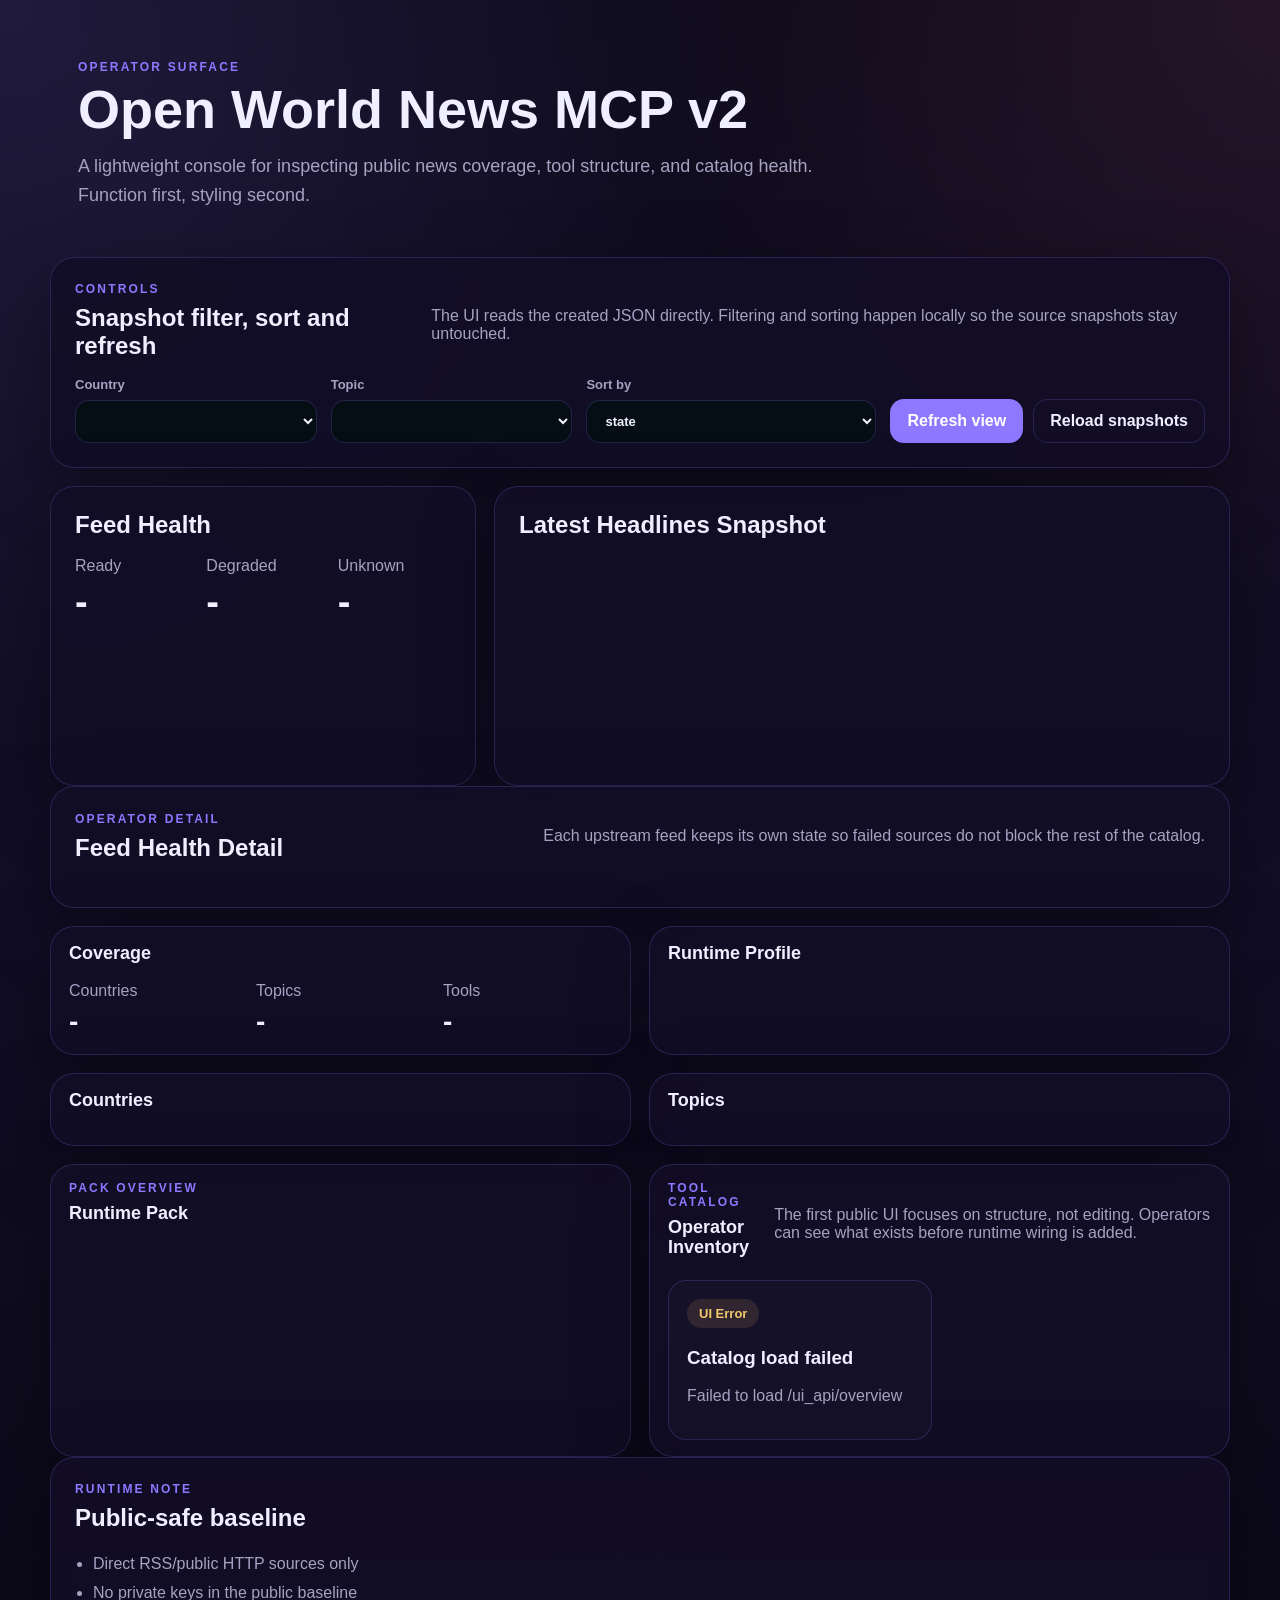
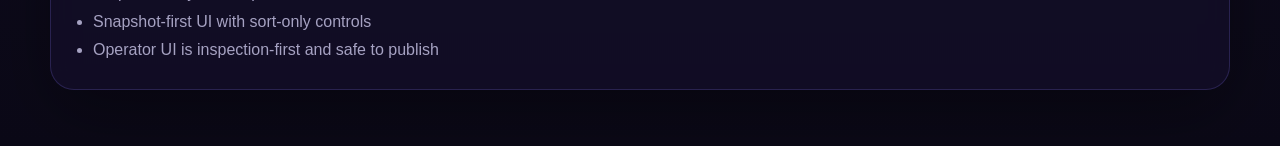
==== site/index.html @ a444a915 "Initialize Open World News MCP Public Showcase repository with Docs, Site, and Tool Stubs" ====
<!DOCTYPE html>
<html lang="en">
  <head>
    <meta charset="utf-8" />
    <meta name="viewport" content="width=device-width, initial-scale=1" />
    <title>Open World News MCP v2 Operator UI</title>
    <link rel="stylesheet" href="styles.css?v=2.0.1" />
  </head>
  <body>
    <main class="shell">
      <section class="hero">
        <p class="eyebrow">Operator Surface</p>
        <h1>Open World News MCP v2</h1>
        <p class="lede">
          A lightweight console for inspecting public news coverage, tool structure,
          and catalog health. Function first, styling second.
        </p>
      </section>

      <section class="panel panel-controls">
        <div class="section-head">
          <div>
            <p class="eyebrow">Controls</p>
            <h2>Snapshot filter, sort and refresh</h2>
          </div>
          <p class="section-copy">
            The UI reads the created JSON directly. Filtering and sorting happen
            locally so the source snapshots stay untouched.
          </p>
        </div>
        <div class="control-grid">
          <label class="control-field">
            <span>Country</span>
            <select id="country-filter"></select>
          </label>
          <label class="control-field">
            <span>Topic</span>
            <select id="topic-filter"></select>
          </label>
          <label class="control-field control-span">
            <span>Sort by</span>
            <select id="sort-mode">
              <option value="state">state</option>
              <option value="country">country</option>
              <option value="topic">topic</option>
              <option value="source">source</option>
              <option value="latest">latest update</option>
            </select>
          </label>
          <div class="control-actions">
            <button id="refresh-button" type="button">Refresh view</button>
            <button id="status-button" type="button" class="secondary">Reload snapshots</button>
          </div>
        </div>
      </section>

      <section class="grid grid-live">
        <article class="panel panel-live">
          <h2>Feed Health</h2>
          <div class="stat-row">
            <div>
              <span class="label">Ready</span>
              <strong id="feed-ready-count">-</strong>
            </div>
            <div>
              <span class="label">Degraded</span>
              <strong id="feed-degraded-count">-</strong>
            </div>
            <div>
              <span class="label">Unknown</span>
              <strong id="feed-unknown-count">-</strong>
            </div>
          </div>
          <div id="feed-status-meta" class="meta-strip"></div>
        </article>

        <article class="panel panel-live">
          <h2>Latest Headlines Snapshot</h2>
          <div id="headline-status-meta" class="meta-strip"></div>
          <div id="headline-preview" class="stack"></div>
        </article>
      </section>

      <section class="panel">
        <div class="section-head">
          <div>
            <p class="eyebrow">Operator Detail</p>
            <h2>Feed Health Detail</h2>
          </div>
          <p class="section-copy">
            Each upstream feed keeps its own state so failed sources do not block the
            rest of the catalog.
          </p>
        </div>
        <div id="feed-detail" class="feed-detail"></div>
      </section>

      <section class="grid">
        <article class="panel panel-compact">
          <h2>Coverage</h2>
          <div class="stat-row">
            <div>
              <span class="label">Countries</span>
              <strong id="country-count">-</strong>
            </div>
            <div>
              <span class="label">Topics</span>
              <strong id="topic-count">-</strong>
            </div>
            <div>
              <span class="label">Tools</span>
              <strong id="tool-count">-</strong>
            </div>
          </div>
        </article>

        <article class="panel panel-compact">
          <h2>Runtime Profile</h2>
          <div id="runtime-profile" class="stack"></div>
        </article>
      </section>

      <section class="grid">
        <article class="panel panel-compact">
          <h2>Countries</h2>
          <div id="countries" class="chip-list"></div>
        </article>

        <article class="panel panel-compact">
          <h2>Topics</h2>
          <div id="topics" class="chip-list"></div>
        </article>
      </section>

      <section class="grid">
        <article class="panel panel-compact">
          <div class="section-head">
            <div>
              <p class="eyebrow">Pack Overview</p>
              <h2>Runtime Pack</h2>
            </div>
          </div>
          <div id="pack-summary" class="stack"></div>
        </article>

        <article class="panel panel-compact">
          <div class="section-head">
            <div>
              <p class="eyebrow">Tool Catalog</p>
              <h2>Operator Inventory</h2>
            </div>
            <p class="section-copy">
              The first public UI focuses on structure, not editing. Operators can see
              what exists before runtime wiring is added.
            </p>
          </div>
          <div id="tool-cards" class="card-grid"></div>
        </article>
      </section>

      <section class="panel">
        <div class="section-head">
          <div>
            <p class="eyebrow">Runtime Note</p>
            <h2>Public-safe baseline</h2>
          </div>
        </div>
        <ul class="plain-list">
          <li>Direct RSS/public HTTP sources only</li>
          <li>No private keys in the public baseline</li>
          <li>Snapshot-first UI with sort-only controls</li>
          <li>Operator UI is inspection-first and safe to publish</li>
        </ul>
      </section>
    </main>

    <script src="app.js"></script>
  </body>
</html>
---- site/styles.css ----
:root {
  --bg: #0d0a1a;
  --bg-soft: #16122b;
  --panel: rgba(18, 14, 38, 0.9);
  --panel-strong: rgba(22, 17, 46, 0.98);
  --line: rgba(142, 120, 255, 0.2);
  --text: #f0efff;
  --muted: #a6a2c2;
  --accent: #8e78ff;
  --accent-soft: rgba(142, 120, 255, 0.15);
  --warn: #f2c76e;
  --shadow: 0 24px 70px rgba(0, 0, 0, 0.35);
}

* {
  box-sizing: border-box;
}

body {
  margin: 0;
  min-height: 100vh;
  font-family: "Segoe UI", "Helvetica Neue", Arial, sans-serif;
  color: var(--text);
  background:
    radial-gradient(circle at top left, rgba(142, 120, 255, 0.15), transparent 35%),
    radial-gradient(circle at top right, rgba(255, 112, 164, 0.1), transparent 30%),
    linear-gradient(180deg, #0d0a1a 0%, #120e26 48%, #0b0917 100%);
}

.shell {
  width: min(1180px, calc(100% - 32px));
  margin: 0 auto;
  padding: 36px 0 56px;
}

.hero {
  padding: 24px 28px 10px;
}

.eyebrow {
  margin: 0 0 8px;
  color: var(--accent);
  font-size: 12px;
  font-weight: 700;
  letter-spacing: 0.18em;
  text-transform: uppercase;
}

h1,
h2 {
  margin: 0;
}

h1 {
  font-size: clamp(34px, 5vw, 54px);
  line-height: 1.03;
}

h2 {
  font-size: 24px;
  line-height: 1.15;
}

.lede,
.section-copy,
.label,
.pack-note,
.tool-meta,
.tool-status {
  color: var(--muted);
}

.lede {
  max-width: 760px;
  margin-top: 14px;
  font-size: 18px;
  line-height: 1.65;
}

.grid {
  display: grid;
  grid-template-columns: repeat(2, minmax(0, 1fr));
  gap: 18px;
  margin-top: 18px;
}

.grid-live {
  grid-template-columns: 1.1fr 1.9fr;
}

.panel {
  padding: 24px;
  border: 1px solid var(--line);
  border-radius: 24px;
  background: var(--panel);
  box-shadow: var(--shadow);
  backdrop-filter: blur(12px);
}

.panel-controls {
  margin-top: 18px;
}

.panel-live {
  min-height: 300px;
}

.panel-compact {
  padding: 16px 18px;
}

.panel-compact h2 {
  font-size: 18px;
}

.panel-compact .stat-row strong {
  font-size: 28px;
}

.panel-compact .chip {
  padding: 8px 10px;
  font-size: 13px;
}

.panel-accent {
  background:
    linear-gradient(135deg, rgba(95, 208, 165, 0.12), transparent 46%),
    var(--panel-strong);
}

.stat-row {
  display: grid;
  grid-template-columns: repeat(3, minmax(0, 1fr));
  gap: 18px;
  margin-top: 18px;
}

.stat-row strong {
  display: block;
  margin-top: 6px;
  font-size: 38px;
}

.stack {
  display: grid;
  gap: 14px;
  margin-top: 18px;
}

.pack-card,
.tool-card {
  padding: 18px;
  border: 1px solid var(--line);
  border-radius: 18px;
  background: rgba(255, 255, 255, 0.02);
}

.headline-card {
  padding: 14px 16px;
  border-radius: 16px;
  border: 1px solid var(--line);
  background: rgba(255, 255, 255, 0.025);
}

.headline-card h3 {
  margin: 0 0 8px;
  font-size: 16px;
  line-height: 1.4;
}

.headline-title {
  margin: 0 0 8px;
  font-size: 16px;
  line-height: 1.4;
}

.headline-title a {
  color: var(--text);
  text-decoration: none;
}

.headline-title a:hover {
  color: var(--accent);
  text-decoration: underline;
}

.headline-meta {
  color: var(--muted);
  font-size: 13px;
}

.headline-summary {
  margin: 10px 0 0;
  color: var(--text);
  font-size: 14px;
  line-height: 1.6;
}

.headline-url {
  margin: 10px 0 0;
  font-size: 12px;
  line-height: 1.5;
  display: flex;
  flex-wrap: wrap;
  gap: 8px;
  align-items: baseline;
}

.headline-url a {
  color: var(--accent);
  text-decoration: none;
}

.headline-url a:hover {
  text-decoration: underline;
}

.headline-url-sep {
  color: var(--muted);
}

.headline-url-text {
  font-family: Consolas, "Courier New", monospace;
  word-break: break-all;
}

.chip-list {
  display: flex;
  flex-wrap: wrap;
  gap: 10px;
  margin-top: 18px;
}

.chip {
  padding: 10px 14px;
  border-radius: 999px;
  border: 1px solid var(--line);
  background: rgba(255, 255, 255, 0.03);
  color: var(--text);
  font-size: 14px;
}

.card-grid {
  display: grid;
  grid-template-columns: repeat(2, minmax(0, 1fr));
  gap: 16px;
  margin-top: 22px;
}

.section-head {
  display: flex;
  gap: 18px;
  justify-content: space-between;
  align-items: end;
}

.control-grid {
  display: grid;
  grid-template-columns: 1fr 1fr 1.2fr auto;
  gap: 14px;
  margin-top: 18px;
  align-items: end;
}

.control-span {
  min-width: 240px;
}

.control-field {
  display: grid;
  gap: 8px;
  color: var(--muted);
  font-size: 13px;
  font-weight: 700;
}

.control-field select,
.control-field input {
  width: 100%;
  padding: 12px 14px;
  border: 1px solid var(--line);
  border-radius: 14px;
  background: rgba(4, 14, 20, 0.88);
  color: var(--text);
  font: inherit;
}

.control-field select option {
  background: #07141d;
  color: var(--text);
}

.control-actions {
  display: flex;
  flex-wrap: wrap;
  gap: 10px;
  justify-content: flex-end;
}

.control-actions button {
  border: 1px solid transparent;
  border-radius: 14px;
  padding: 12px 16px;
  background: var(--accent);
  color: #ffffff;
  font: inherit;
  font-weight: 800;
  cursor: pointer;
}

.control-actions button.secondary {
  background: transparent;
  border-color: var(--line);
  color: var(--text);
}

.plain-list {
  margin: 18px 0 0;
  padding-left: 18px;
  color: var(--muted);
  line-height: 1.8;
}

.meta-strip {
  margin-top: 18px;
  color: var(--muted);
  font-size: 14px;
  line-height: 1.7;
}

.runtime-card {
  padding: 18px;
  border: 1px solid var(--line);
  border-radius: 18px;
  background: rgba(255, 255, 255, 0.025);
}

.runtime-grid {
  display: grid;
  gap: 10px;
  margin-top: 14px;
}

.runtime-grid span {
  color: var(--muted);
}

.feed-detail {
  margin-top: 22px;
  display: grid;
  gap: 12px;
}

.feed-row {
  padding: 16px 18px;
  border-radius: 18px;
  border: 1px solid var(--line);
  background: rgba(255, 255, 255, 0.02);
}

.feed-row-top {
  display: flex;
  gap: 16px;
  justify-content: space-between;
  align-items: start;
}

.feed-row h3 {
  margin: 0 0 6px;
  font-size: 17px;
}

.feed-subtitle,
.feed-note {
  color: var(--muted);
  font-size: 14px;
  line-height: 1.6;
}

.feed-note {
  margin-top: 10px;
}

.feed-tags {
  display: flex;
  flex-wrap: wrap;
  gap: 8px;
  margin-top: 12px;
}

.feed-tag {
  padding: 8px 10px;
  border-radius: 999px;
  border: 1px solid var(--line);
  background: rgba(255, 255, 255, 0.025);
  color: var(--muted);
  font-size: 12px;
}

.status-pill {
  display: inline-flex;
  align-items: center;
  gap: 8px;
  padding: 7px 12px;
  border-radius: 999px;
  background: var(--accent-soft);
  color: var(--accent);
  font-size: 13px;
  font-weight: 700;
}

.status-pill.planned {
  background: rgba(242, 199, 110, 0.12);
  color: var(--warn);
}

.status-pill.ready {
  background: rgba(95, 208, 165, 0.12);
  color: var(--accent);
}

.status-pill.live {
  background: rgba(95, 208, 165, 0.12);
  color: var(--accent);
}

.status-pill.degraded {
  background: rgba(242, 199, 110, 0.12);
  color: var(--warn);
}

.status-pill.failed {
  background: rgba(240, 107, 116, 0.12);
  color: #f06b74;
}

.status-pill.unknown {
  background: rgba(154, 172, 190, 0.12);
  color: var(--muted);
}

@media (max-width: 900px) {
  .grid,
  .card-grid,
  .stat-row,
  .control-grid {
    grid-template-columns: 1fr;
  }

  .grid-live {
    grid-template-columns: 1fr;
  }

  .control-actions {
    justify-content: flex-start;
  }

  .section-head {
    flex-direction: column;
    align-items: start;
  }

  .feed-row-top {
    flex-direction: column;
  }
}
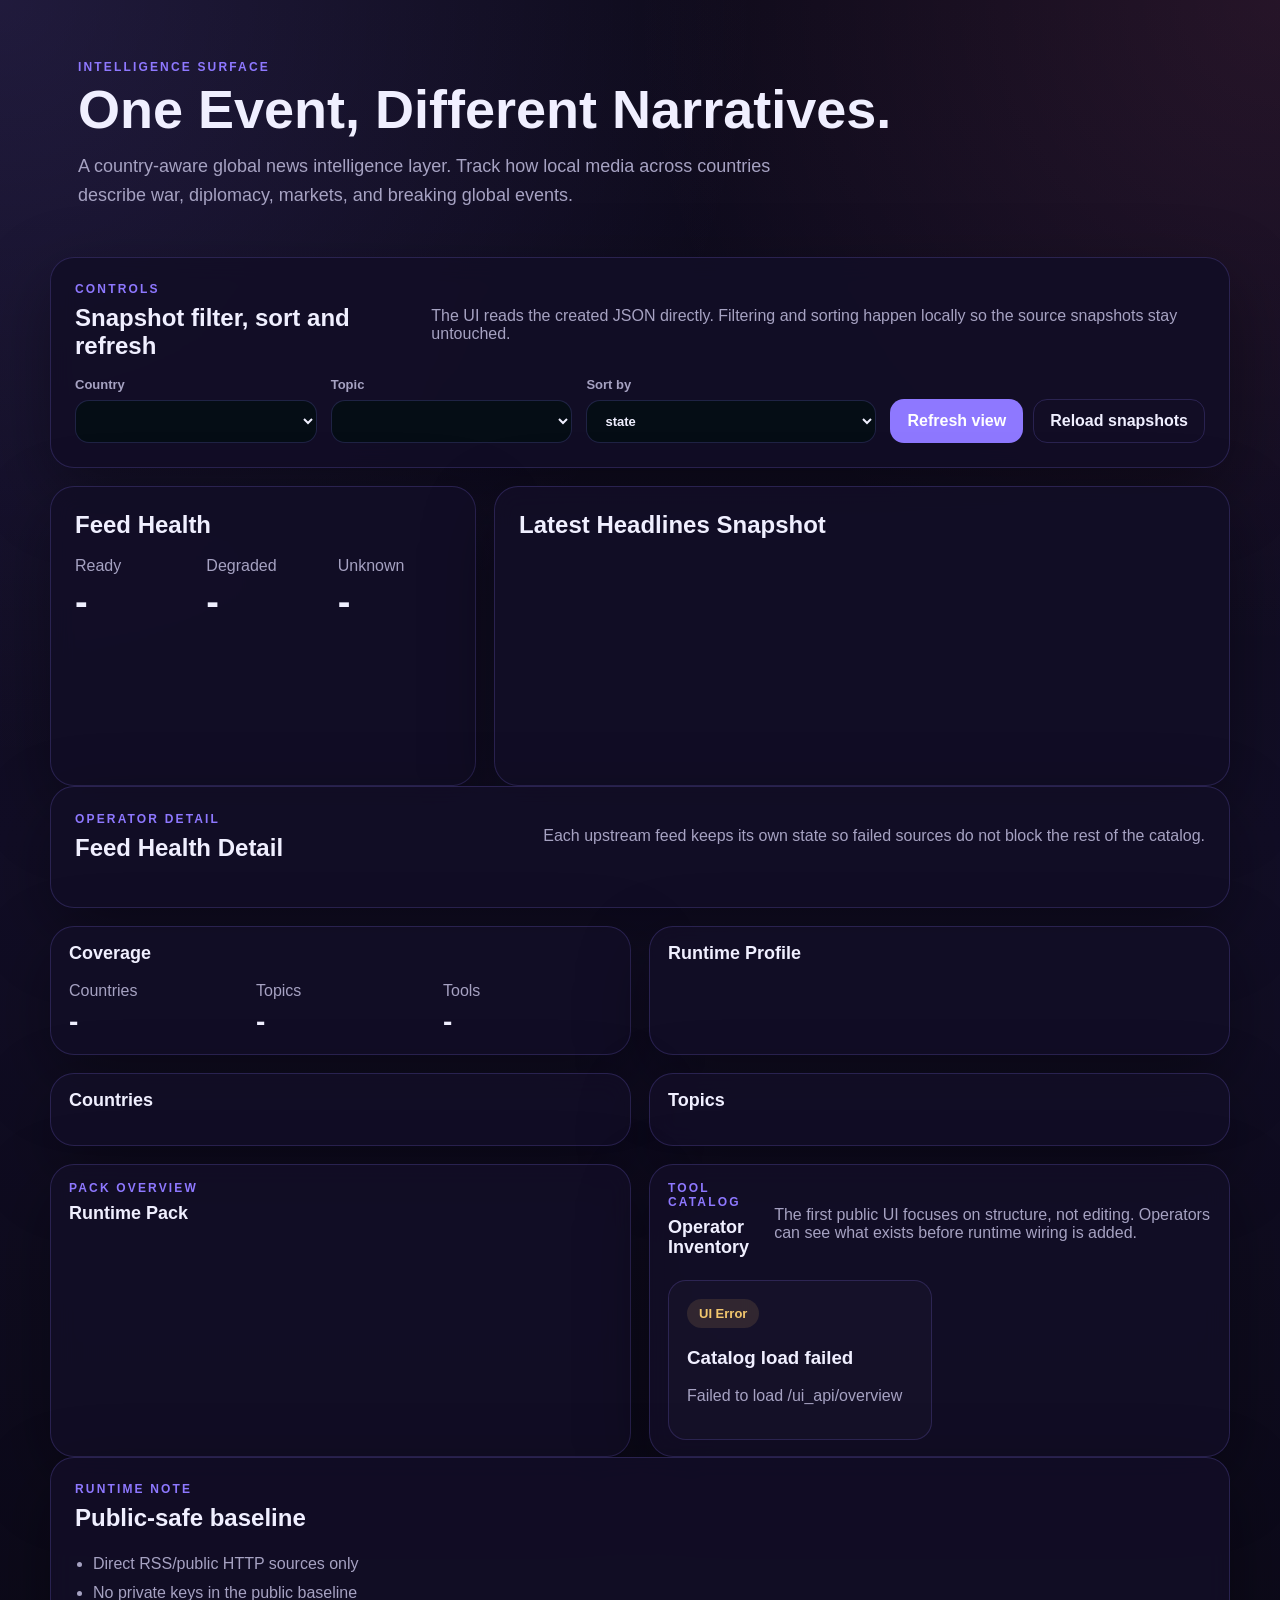
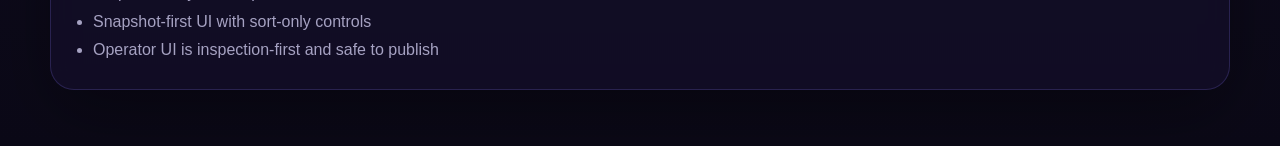
==== commit 76dac791: "Strategic Refinement: Positioned as Global Intelligence Interface for comparing national narratives" ====
--- a/site/index.html
+++ b/site/index.html
@@ -3,17 +3,17 @@
   <head>
     <meta charset="utf-8" />
     <meta name="viewport" content="width=device-width, initial-scale=1" />
-    <title>Open World News MCP v2 Operator UI</title>
+    <title>Open World News MCP: Global Intelligence Interface</title>
     <link rel="stylesheet" href="styles.css?v=2.0.1" />
   </head>
   <body>
     <main class="shell">
       <section class="hero">
-        <p class="eyebrow">Operator Surface</p>
-        <h1>Open World News MCP v2</h1>
+        <p class="eyebrow">Intelligence Surface</p>
+        <h1>One Event, Different Narratives.</h1>
         <p class="lede">
-          A lightweight console for inspecting public news coverage, tool structure,
-          and catalog health. Function first, styling second.
+          A country-aware global news intelligence layer. Track how local media across 
+          countries describe war, diplomacy, markets, and breaking global events.
         </p>
       </section>
 
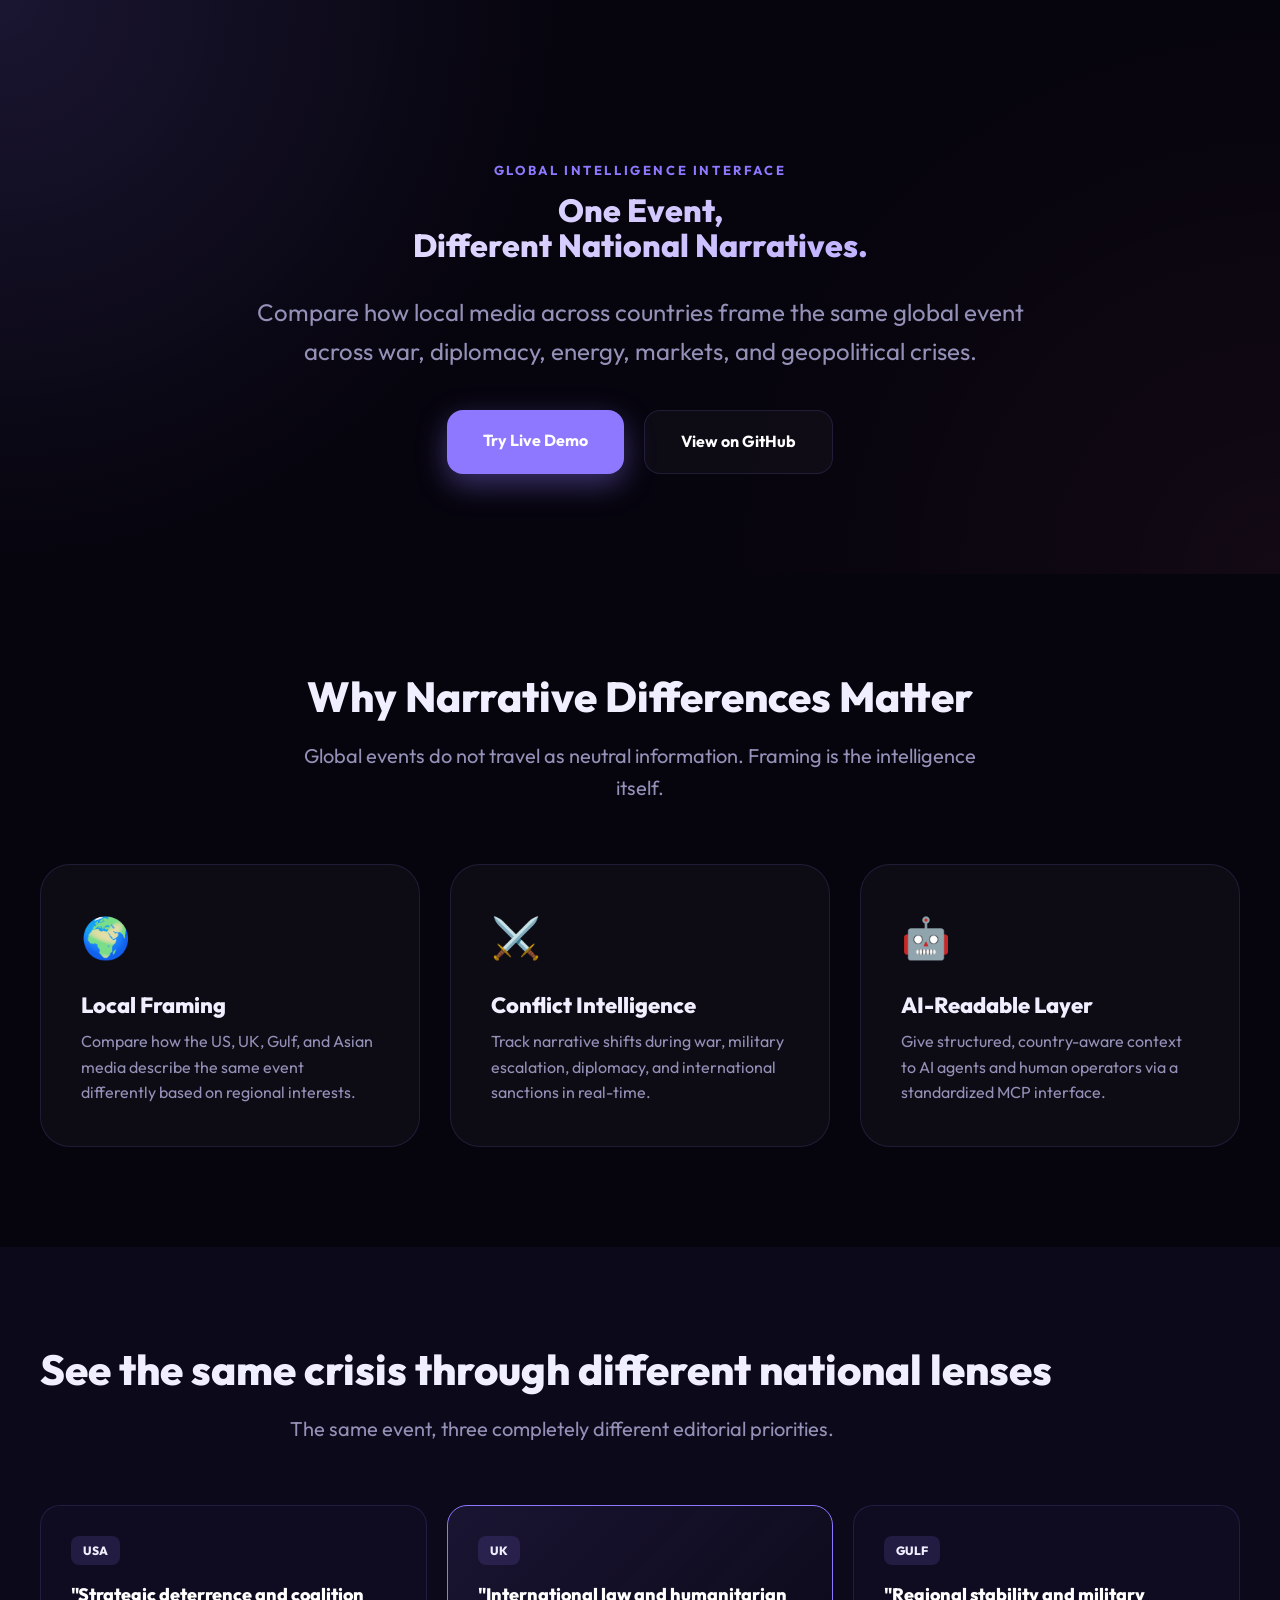
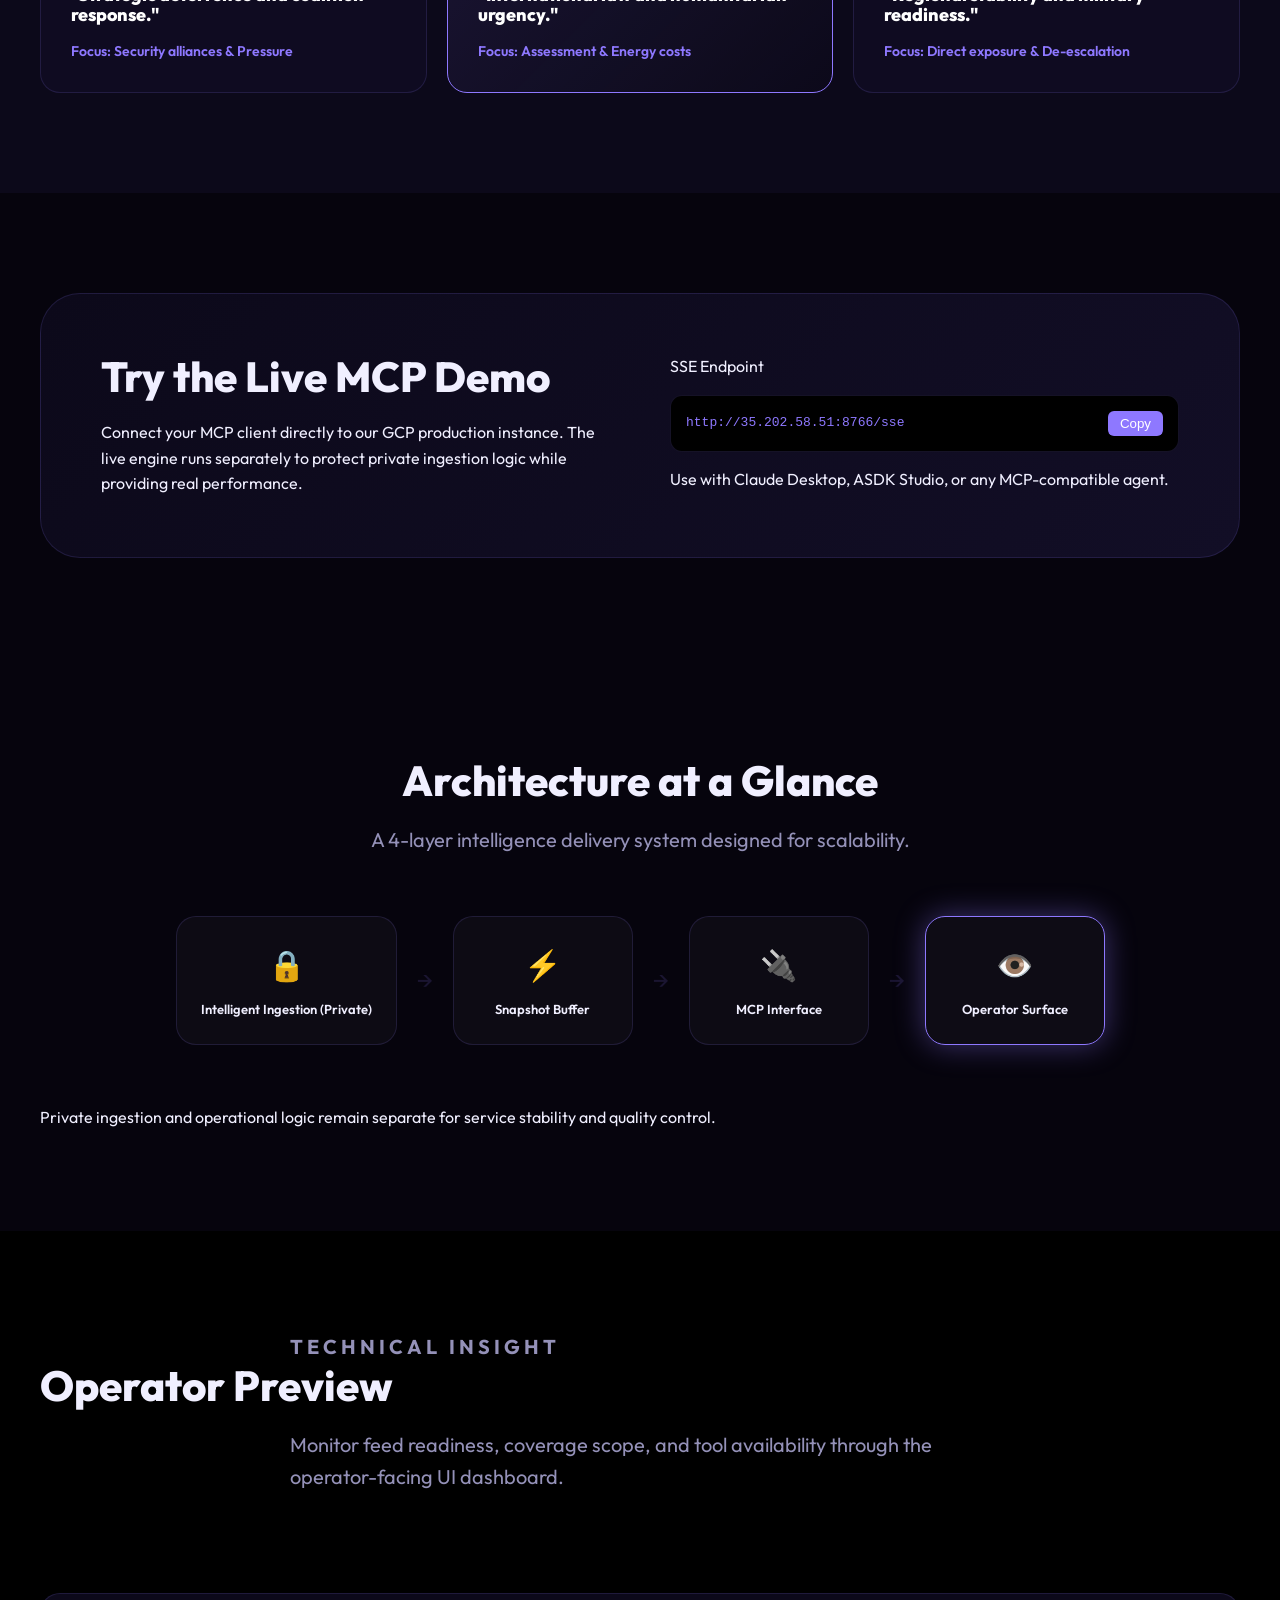
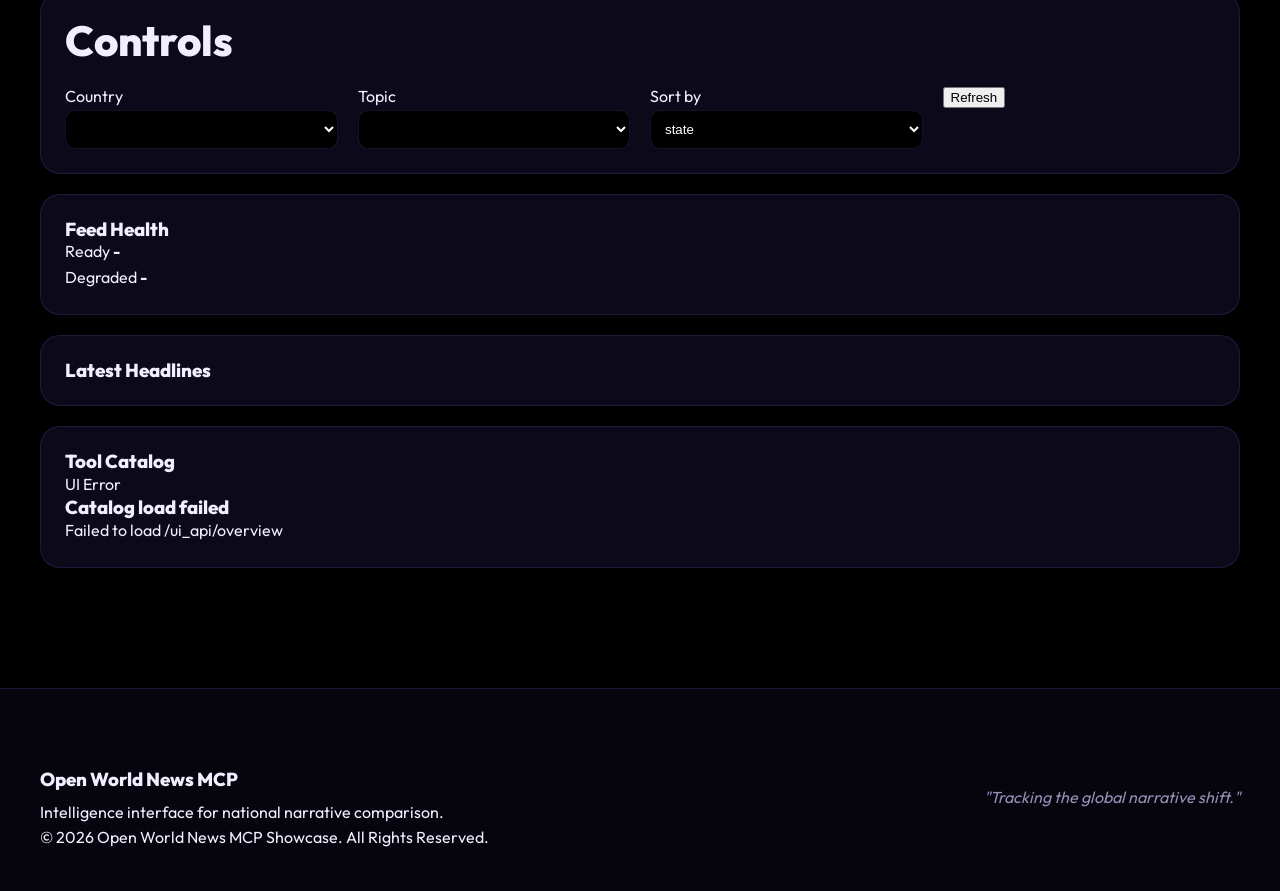
==== commit d2405e49: "Strategic Overhaul: Transformed site into a premium marketing landing page highlighting Intelligence" ====
--- a/site/index.html
+++ b/site/index.html
@@ -3,176 +3,217 @@
   <head>
     <meta charset="utf-8" />
     <meta name="viewport" content="width=device-width, initial-scale=1" />
-    <title>Open World News MCP: Global Intelligence Interface</title>
-    <link rel="stylesheet" href="styles.css?v=2.0.1" />
+    <title>Open World News MCP | Global Intelligence Interface</title>
+    <link rel="stylesheet" href="styles.css?v=2.2.0" />
+    <link rel="preconnect" href="https://fonts.googleapis.com">
+    <link rel="preconnect" href="https://fonts.gstatic.com" crossorigin>
+    <link href="https://fonts.googleapis.com/css2?family=Outfit:wght@300;400;600;800&display=swap" rel="stylesheet">
   </head>
   <body>
-    <main class="shell">
-      <section class="hero">
-        <p class="eyebrow">Intelligence Surface</p>
-        <h1>One Event, Different Narratives.</h1>
-        <p class="lede">
-          A country-aware global news intelligence layer. Track how local media across 
-          countries describe war, diplomacy, markets, and breaking global events.
+    <!-- Landing Page: Hero Section -->
+    <header class="hero-landing">
+      <div class="container">
+        <p class="eyebrow highlight">Global Intelligence Interface</p>
+        <h1 class="gradient-text">One Event,<br>Different National Narratives.</h1>
+        <p class="lede-marketing">
+          Compare how local media across countries frame the same global event across 
+          war, diplomacy, energy, markets, and geopolitical crises.
         </p>
-      </section>
-
-      <section class="panel panel-controls">
-        <div class="section-head">
-          <div>
-            <p class="eyebrow">Controls</p>
-            <h2>Snapshot filter, sort and refresh</h2>
-          </div>
-          <p class="section-copy">
-            The UI reads the created JSON directly. Filtering and sorting happen
-            locally so the source snapshots stay untouched.
-          </p>
-        </div>
-        <div class="control-grid">
-          <label class="control-field">
-            <span>Country</span>
-            <select id="country-filter"></select>
-          </label>
-          <label class="control-field">
-            <span>Topic</span>
-            <select id="topic-filter"></select>
-          </label>
-          <label class="control-field control-span">
-            <span>Sort by</span>
-            <select id="sort-mode">
-              <option value="state">state</option>
-              <option value="country">country</option>
-              <option value="topic">topic</option>
-              <option value="source">source</option>
-              <option value="latest">latest update</option>
-            </select>
-          </label>
-          <div class="control-actions">
-            <button id="refresh-button" type="button">Refresh view</button>
-            <button id="status-button" type="button" class="secondary">Reload snapshots</button>
-          </div>
-        </div>
-      </section>
-
-      <section class="grid grid-live">
-        <article class="panel panel-live">
-          <h2>Feed Health</h2>
-          <div class="stat-row">
-            <div>
-              <span class="label">Ready</span>
-              <strong id="feed-ready-count">-</strong>
+        <div class="cta-group">
+          <a href="#demo" class="btn btn-primary">Try Live Demo</a>
+          <a href="https://github.com/lim-asdk/open-world-news-mcp" target="_blank" class="btn btn-secondary">View on GitHub</a>
+        </div>
+      </div>
+    </header>
+
+    <!-- Value Proposition -->
+    <section class="section section-why">
+      <div class="container">
+        <div class="section-header center">
+          <h2>Why Narrative Differences Matter</h2>
+          <p>Global events do not travel as neutral information. Framing is the intelligence itself.</p>
+        </div>
+        <div class="card-grid-marketing">
+          <article class="feature-card">
+            <div class="icon">🌍</div>
+            <h3>Local Framing</h3>
+            <p>Compare how the US, UK, Gulf, and Asian media describe the same event differently based on regional interests.</p>
+          </article>
+          <article class="feature-card">
+            <div class="icon">⚔️</div>
+            <h3>Conflict Intelligence</h3>
+            <p>Track narrative shifts during war, military escalation, diplomacy, and international sanctions in real-time.</p>
+          </article>
+          <article class="feature-card">
+            <div class="icon">🤖</div>
+            <h3>AI-Readable Layer</h3>
+            <p>Give structured, country-aware context to AI agents and human operators via a standardized MCP interface.</p>
+          </article>
+        </div>
+      </div>
+    </section>
+
+    <!-- Comparison Example -->
+    <section class="section section-compare bg-soft">
+      <div class="container">
+        <div class="section-header">
+          <h2>See the same crisis through different national lenses</h2>
+          <p>The same event, three completely different editorial priorities.</p>
+        </div>
+        <div class="comparison-grid">
+          <div class="compare-card">
+            <div class="card-tag">USA</div>
+            <h4>"Strategic deterrence and coalition response."</h4>
+            <p class="card-footer">Focus: Security alliances & Pressure</p>
+          </div>
+          <div class="compare-card highlight">
+            <div class="card-tag">UK</div>
+            <h4>"International law and humanitarian urgency."</h4>
+            <p class="card-footer">Focus: Assessment & Energy costs</p>
+          </div>
+          <div class="compare-card">
+            <div class="card-tag">GULF</div>
+            <h4>"Regional stability and military readiness."</h4>
+            <p class="card-footer">Focus: Direct exposure & De-escalation</p>
+          </div>
+        </div>
+      </div>
+    </section>
+
+    <!-- Live Demo -->
+    <section id="demo" class="section section-demo">
+      <div class="container">
+        <div class="demo-box glass">
+          <div class="demo-info">
+            <h2>Try the Live MCP Demo</h2>
+            <p>Connect your MCP client directly to our GCP production instance. The live engine runs separately to protect private ingestion logic while providing real performance.</p>
+          </div>
+          <div class="demo-endpoint">
+            <label>SSE Endpoint</label>
+            <div class="url-bar">
+              <code id="endpoint-url">http://35.202.58.51:8766/sse</code>
+              <button onclick="navigator.clipboard.writeText('http://35.202.58.51:8766/sse')" class="btn-copy">Copy</button>
             </div>
-            <div>
-              <span class="label">Degraded</span>
-              <strong id="feed-degraded-count">-</strong>
+            <p class="hint">Use with Claude Desktop, ASDK Studio, or any MCP-compatible agent.</p>
+          </div>
+        </div>
+      </div>
+    </section>
+
+    <!-- Architecture -->
+    <section class="section section-arch">
+      <div class="container">
+        <div class="section-header center">
+          <h2>Architecture at a Glance</h2>
+          <p>A 4-layer intelligence delivery system designed for scalability.</p>
+        </div>
+        <div class="arch-visual">
+          <div class="arch-step">
+            <div class="step-icon">🔒</div>
+            <div class="step-label">Intelligent Ingestion (Private)</div>
+          </div>
+          <div class="arch-arrow">→</div>
+          <div class="arch-step">
+            <div class="step-icon">⚡</div>
+            <div class="step-label">Snapshot Buffer</div>
+          </div>
+          <div class="arch-arrow">→</div>
+          <div class="arch-step">
+            <div class="step-icon">🔌</div>
+            <div class="step-label">MCP Interface</div>
+          </div>
+          <div class="arch-arrow">→</div>
+          <div class="arch-step highlight">
+            <div class="step-icon">👁️</div>
+            <div class="step-label">Operator Surface</div>
+          </div>
+        </div>
+        <p class="arch-note center">Private ingestion and operational logic remain separate for service stability and quality control.</p>
+      </div>
+    </section>
+
+    <!-- Technical Preview (Old Dashboard) -->
+    <section class="section section-preview bg-black">
+      <div class="container">
+        <div class="section-header">
+          <p class="eyebrow">Technical Insight</p>
+          <h2>Operator Preview</h2>
+          <p>Monitor feed readiness, coverage scope, and tool availability through the operator-facing UI dashboard.</p>
+        </div>
+        
+        <!-- Original Dashboard Content: nested -->
+        <main class="shell operator-ui">
+          <section class="panel panel-controls">
+            <div class="section-head">
+              <div>
+                <h2>Controls</h2>
+              </div>
             </div>
-            <div>
-              <span class="label">Unknown</span>
-              <strong id="feed-unknown-count">-</strong>
+            <div class="control-grid">
+              <label class="control-field">
+                <span>Country</span>
+                <select id="country-filter"></select>
+              </label>
+              <label class="control-field">
+                <span>Topic</span>
+                <select id="topic-filter"></select>
+              </label>
+              <label class="control-field control-span">
+                <span>Sort by</span>
+                <select id="sort-mode">
+                  <option value="state">state</option>
+                  <option value="country">country</option>
+                  <option value="topic">topic</option>
+                  <option value="source">source</option>
+                  <option value="latest">latest update</option>
+                </select>
+              </label>
+              <div class="control-actions">
+                <button id="refresh-button" type="button">Refresh</button>
+              </div>
             </div>
-          </div>
-          <div id="feed-status-meta" class="meta-strip"></div>
-        </article>
-
-        <article class="panel panel-live">
-          <h2>Latest Headlines Snapshot</h2>
-          <div id="headline-status-meta" class="meta-strip"></div>
-          <div id="headline-preview" class="stack"></div>
-        </article>
-      </section>
-
-      <section class="panel">
-        <div class="section-head">
-          <div>
-            <p class="eyebrow">Operator Detail</p>
-            <h2>Feed Health Detail</h2>
-          </div>
-          <p class="section-copy">
-            Each upstream feed keeps its own state so failed sources do not block the
-            rest of the catalog.
-          </p>
-        </div>
-        <div id="feed-detail" class="feed-detail"></div>
-      </section>
-
-      <section class="grid">
-        <article class="panel panel-compact">
-          <h2>Coverage</h2>
-          <div class="stat-row">
-            <div>
-              <span class="label">Countries</span>
-              <strong id="country-count">-</strong>
-            </div>
-            <div>
-              <span class="label">Topics</span>
-              <strong id="topic-count">-</strong>
-            </div>
-            <div>
-              <span class="label">Tools</span>
-              <strong id="tool-count">-</strong>
-            </div>
-          </div>
-        </article>
-
-        <article class="panel panel-compact">
-          <h2>Runtime Profile</h2>
-          <div id="runtime-profile" class="stack"></div>
-        </article>
-      </section>
-
-      <section class="grid">
-        <article class="panel panel-compact">
-          <h2>Countries</h2>
-          <div id="countries" class="chip-list"></div>
-        </article>
-
-        <article class="panel panel-compact">
-          <h2>Topics</h2>
-          <div id="topics" class="chip-list"></div>
-        </article>
-      </section>
-
-      <section class="grid">
-        <article class="panel panel-compact">
-          <div class="section-head">
-            <div>
-              <p class="eyebrow">Pack Overview</p>
-              <h2>Runtime Pack</h2>
-            </div>
-          </div>
-          <div id="pack-summary" class="stack"></div>
-        </article>
-
-        <article class="panel panel-compact">
-          <div class="section-head">
-            <div>
-              <p class="eyebrow">Tool Catalog</p>
-              <h2>Operator Inventory</h2>
-            </div>
-            <p class="section-copy">
-              The first public UI focuses on structure, not editing. Operators can see
-              what exists before runtime wiring is added.
-            </p>
-          </div>
-          <div id="tool-cards" class="card-grid"></div>
-        </article>
-      </section>
-
-      <section class="panel">
-        <div class="section-head">
-          <div>
-            <p class="eyebrow">Runtime Note</p>
-            <h2>Public-safe baseline</h2>
-          </div>
-        </div>
-        <ul class="plain-list">
-          <li>Direct RSS/public HTTP sources only</li>
-          <li>No private keys in the public baseline</li>
-          <li>Snapshot-first UI with sort-only controls</li>
-          <li>Operator UI is inspection-first and safe to publish</li>
-        </ul>
-      </section>
-    </main>
+          </section>
+
+          <section class="grid grid-live">
+            <article class="panel panel-live">
+              <h3>Feed Health</h3>
+              <div class="stat-row-compact">
+                <div><span class="label">Ready</span> <strong id="feed-ready-count">-</strong></div>
+                <div><span class="label">Degraded</span> <strong id="feed-degraded-count">-</strong></div>
+              </div>
+              <div id="feed-status-meta" class="meta-strip"></div>
+            </article>
+
+            <article class="panel panel-live">
+              <h3>Latest Headlines</h3>
+              <div id="headline-preview" class="stack"></div>
+            </article>
+          </section>
+
+          <article class="panel panel-compact mt-20">
+            <h3>Tool Catalog</h3>
+            <div id="tool-cards" class="card-grid"></div>
+          </article>
+        </main>
+      </div>
+    </section>
+
+    <footer class="footer">
+      <div class="container">
+        <div class="footer-content">
+          <div class="footer-brand">
+            <h3>Open World News MCP</h3>
+            <p>Intelligence interface for national narrative comparison.</p>
+          </div>
+          <div class="footer-quote">
+            <p>"Tracking the global narrative shift."</p>
+          </div>
+        </div>
+        <div class="footer-bottom">
+          <p>&copy; 2026 Open World News MCP Showcase. All Rights Reserved.</p>
+        </div>
+      </div>
+    </footer>
 
     <script src="app.js"></script>
   </body>
--- a/site/styles.css
+++ b/site/styles.css
@@ -1,466 +1,281 @@
+@import url('https://fonts.googleapis.com/css2?family=Outfit:wght@300;400;600;800&display=swap');
+
 :root {
-  --bg: #0d0a1a;
-  --bg-soft: #16122b;
-  --panel: rgba(18, 14, 38, 0.9);
-  --panel-strong: rgba(22, 17, 46, 0.98);
-  --line: rgba(142, 120, 255, 0.2);
+  --bg: #06040d;
+  --bg-soft: #0c091a;
+  --accent: #8e78ff;
+  --accent-glow: rgba(142, 120, 255, 0.4);
   --text: #f0efff;
-  --muted: #a6a2c2;
-  --accent: #8e78ff;
-  --accent-soft: rgba(142, 120, 255, 0.15);
-  --warn: #f2c76e;
-  --shadow: 0 24px 70px rgba(0, 0, 0, 0.35);
+  --muted: #9491b8;
+  --line: rgba(142, 120, 255, 0.15);
+  --panel: rgba(18, 14, 38, 0.7);
+  --glass: rgba(255, 255, 255, 0.03);
+  --shadow: 0 30px 60px rgba(0, 0, 0, 0.5);
 }
 
 * {
   box-sizing: border-box;
 }
 
+html {
+  scroll-behavior: smooth;
+}
+
 body {
   margin: 0;
-  min-height: 100vh;
-  font-family: "Segoe UI", "Helvetica Neue", Arial, sans-serif;
+  font-family: 'Outfit', sans-serif;
   color: var(--text);
-  background:
-    radial-gradient(circle at top left, rgba(142, 120, 255, 0.15), transparent 35%),
-    radial-gradient(circle at top right, rgba(255, 112, 164, 0.1), transparent 30%),
-    linear-gradient(180deg, #0d0a1a 0%, #120e26 48%, #0b0917 100%);
-}
-
-.shell {
-  width: min(1180px, calc(100% - 32px));
+  background: var(--bg);
+  line-height: 1.6;
+  overflow-x: hidden;
+}
+
+.container {
+  width: min(1200px, calc(100% - 40px));
   margin: 0 auto;
-  padding: 36px 0 56px;
-}
-
-.hero {
-  padding: 24px 28px 10px;
+}
+
+.bg-soft { background: var(--bg-soft); }
+.bg-black { background: #000; }
+.mt-20 { margin-top: 20px; }
+
+/* Typography */
+h1, h2, h3, h4 { margin: 0; font-weight: 800; line-height: 1.1; }
+h2 { font-size: clamp(28px, 4vw, 42px); margin-bottom: 20px; }
+p { margin: 0; }
+
+.gradient-text {
+  background: linear-gradient(135deg, #fff 0%, #a691ff 100%);
+  -webkit-background-clip: text;
+  -webkit-text-fill-color: transparent;
 }
 
 .eyebrow {
-  margin: 0 0 8px;
+  font-size: 13px;
+  font-weight: 700;
+  letter-spacing: 0.2em;
+  text-transform: uppercase;
   color: var(--accent);
+  margin-bottom: 12px;
+}
+
+/* Sections */
+.section {
+  padding: 100px 0;
+}
+
+.section-header {
+  margin-bottom: 60px;
+}
+
+.section-header.center {
+  text-align: center;
+}
+
+.section-header p {
+  font-size: 20px;
+  color: var(--muted);
+  max-width: 700px;
+  margin: 0 auto;
+}
+
+/* Hero Landing */
+.hero-landing {
+  padding: 160px 0 100px;
+  background: 
+    radial-gradient(circle at top left, rgba(142, 120, 255, 0.15), transparent 40%),
+    radial-gradient(circle at bottom right, rgba(255, 112, 164, 0.05), transparent 40%);
+  text-align: center;
+}
+
+.lede-marketing {
+  font-size: clamp(18px, 2vw, 24px);
+  color: var(--muted);
+  max-width: 840px;
+  margin: 30px auto 40px;
+}
+
+.cta-group {
+  display: flex;
+  gap: 20px;
+  justify-content: center;
+}
+
+/* Buttons */
+.btn {
+  padding: 18px 36px;
+  border-radius: 16px;
+  font-weight: 700;
+  text-decoration: none;
+  font-size: 16px;
+  transition: all 0.3s ease;
+  cursor: pointer;
+  display: inline-block;
+}
+
+.btn-primary {
+  background: var(--accent);
+  color: #fff;
+  box-shadow: 0 10px 30px var(--accent-glow);
+}
+
+.btn-primary:hover {
+  transform: translateY(-3px);
+  box-shadow: 0 15px 40px var(--accent-glow);
+}
+
+.btn-secondary {
+  border: 1px solid var(--line);
+  color: #fff;
+  background: var(--glass);
+}
+
+.btn-secondary:hover {
+  background: var(--line);
+}
+
+/* Feature Cards */
+.card-grid-marketing {
+  display: grid;
+  grid-template-columns: repeat(3, 1fr);
+  gap: 30px;
+}
+
+.feature-card {
+  padding: 40px;
+  border-radius: 30px;
+  border: 1px solid var(--line);
+  background: var(--glass) ;
+  transition: transform 0.3s ease;
+}
+
+.feature-card:hover { transform: translateY(-10px); }
+
+.feature-card .icon { font-size: 40px; margin-bottom: 24px; }
+.feature-card h3 { font-size: 22px; margin-bottom: 12px; }
+.feature-card p { color: var(--muted); }
+
+/* Comparison Cards */
+.comparison-grid {
+  display: grid;
+  grid-template-columns: repeat(3, 1fr);
+  gap: 20px;
+}
+
+.compare-card {
+  padding: 30px;
+  border-radius: 20px;
+  border: 1px solid var(--line);
+  background: var(--panel);
+}
+
+.compare-card.highlight {
+  border-color: var(--accent);
+  background: linear-gradient(135deg, rgba(142, 120, 255, 0.1), transparent);
+}
+
+.card-tag {
+  display: inline-block;
+  padding: 5px 12px;
+  border-radius: 8px;
+  background: var(--line);
   font-size: 12px;
-  font-weight: 700;
-  letter-spacing: 0.18em;
-  text-transform: uppercase;
-}
-
-h1,
-h2 {
-  margin: 0;
-}
-
-h1 {
-  font-size: clamp(34px, 5vw, 54px);
-  line-height: 1.03;
-}
-
-h2 {
-  font-size: 24px;
-  line-height: 1.15;
-}
-
-.lede,
-.section-copy,
-.label,
-.pack-note,
-.tool-meta,
-.tool-status {
-  color: var(--muted);
-}
-
-.lede {
-  max-width: 760px;
-  margin-top: 14px;
-  font-size: 18px;
-  line-height: 1.65;
-}
-
-.grid {
-  display: grid;
-  grid-template-columns: repeat(2, minmax(0, 1fr));
-  gap: 18px;
-  margin-top: 18px;
-}
-
-.grid-live {
-  grid-template-columns: 1.1fr 1.9fr;
+  font-weight: 800;
+  margin-bottom: 20px;
+}
+
+.compare-card h4 { font-size: 18px; margin-bottom: 15px; color: #fff; }
+.card-footer { font-size: 14px; color: var(--accent); font-weight: 600; }
+
+/* Demo Box */
+.demo-box {
+  display: grid;
+  grid-template-columns: 1fr 1fr;
+  gap: 60px;
+  padding: 60px;
+  border-radius: 40px;
+  border: 1px solid var(--line);
+  background: linear-gradient(135deg, var(--bg-soft), #120e26);
+}
+
+.url-bar {
+  display: flex;
+  background: #000;
+  padding: 15px;
+  border-radius: 12px;
+  border: 1px solid var(--line);
+  align-items: center;
+  margin: 15px 0;
+}
+
+.url-bar code { flex: 1; color: var(--accent); font-family: monospace; }
+.btn-copy { background: var(--accent); border: none; color: #fff; padding: 5px 12px; border-radius: 6px; cursor: pointer; }
+
+/* Architecture */
+.arch-visual {
+  display: flex;
+  align-items: center;
+  justify-content: center;
+  gap: 20px;
+  margin: 60px 0;
+}
+
+.arch-step {
+  padding: 24px;
+  border-radius: 20px;
+  background: var(--glass);
+  border: 1px solid var(--line);
+  text-align: center;
+  min-width: 180px;
+}
+
+.arch-step.highlight { border-color: var(--accent); box-shadow: 0 0 30px var(--accent-glow); }
+.step-icon { font-size: 30px; margin-bottom: 10px; }
+.step-label { font-size: 13px; font-weight: 600; }
+.arch-arrow { font-size: 24px; color: var(--line); }
+
+/* Operator UI (Reset for nesting) */
+.operator-ui {
+  padding-top: 40px;
 }
 
 .panel {
   padding: 24px;
   border: 1px solid var(--line);
-  border-radius: 24px;
+  border-radius: 20px;
   background: var(--panel);
-  box-shadow: var(--shadow);
-  backdrop-filter: blur(12px);
-}
-
-.panel-controls {
-  margin-top: 18px;
-}
-
-.panel-live {
-  min-height: 300px;
-}
-
-.panel-compact {
-  padding: 16px 18px;
-}
-
-.panel-compact h2 {
-  font-size: 18px;
-}
-
-.panel-compact .stat-row strong {
-  font-size: 28px;
-}
-
-.panel-compact .chip {
-  padding: 8px 10px;
-  font-size: 13px;
-}
-
-.panel-accent {
-  background:
-    linear-gradient(135deg, rgba(95, 208, 165, 0.12), transparent 46%),
-    var(--panel-strong);
-}
-
-.stat-row {
-  display: grid;
-  grid-template-columns: repeat(3, minmax(0, 1fr));
-  gap: 18px;
-  margin-top: 18px;
-}
-
-.stat-row strong {
-  display: block;
-  margin-top: 6px;
-  font-size: 38px;
-}
-
-.stack {
-  display: grid;
-  gap: 14px;
-  margin-top: 18px;
-}
-
-.pack-card,
-.tool-card {
-  padding: 18px;
-  border: 1px solid var(--line);
-  border-radius: 18px;
-  background: rgba(255, 255, 255, 0.02);
-}
-
-.headline-card {
-  padding: 14px 16px;
-  border-radius: 16px;
-  border: 1px solid var(--line);
-  background: rgba(255, 255, 255, 0.025);
-}
-
-.headline-card h3 {
-  margin: 0 0 8px;
-  font-size: 16px;
-  line-height: 1.4;
-}
-
-.headline-title {
-  margin: 0 0 8px;
-  font-size: 16px;
-  line-height: 1.4;
-}
-
-.headline-title a {
-  color: var(--text);
-  text-decoration: none;
-}
-
-.headline-title a:hover {
-  color: var(--accent);
-  text-decoration: underline;
-}
-
-.headline-meta {
-  color: var(--muted);
-  font-size: 13px;
-}
-
-.headline-summary {
-  margin: 10px 0 0;
-  color: var(--text);
-  font-size: 14px;
-  line-height: 1.6;
-}
-
-.headline-url {
-  margin: 10px 0 0;
-  font-size: 12px;
-  line-height: 1.5;
-  display: flex;
-  flex-wrap: wrap;
-  gap: 8px;
-  align-items: baseline;
-}
-
-.headline-url a {
-  color: var(--accent);
-  text-decoration: none;
-}
-
-.headline-url a:hover {
-  text-decoration: underline;
-}
-
-.headline-url-sep {
-  color: var(--muted);
-}
-
-.headline-url-text {
-  font-family: Consolas, "Courier New", monospace;
-  word-break: break-all;
-}
-
-.chip-list {
-  display: flex;
-  flex-wrap: wrap;
-  gap: 10px;
-  margin-top: 18px;
-}
-
-.chip {
-  padding: 10px 14px;
-  border-radius: 999px;
-  border: 1px solid var(--line);
-  background: rgba(255, 255, 255, 0.03);
-  color: var(--text);
-  font-size: 14px;
-}
-
-.card-grid {
-  display: grid;
-  grid-template-columns: repeat(2, minmax(0, 1fr));
-  gap: 16px;
-  margin-top: 22px;
-}
-
-.section-head {
-  display: flex;
-  gap: 18px;
+  margin-bottom: 20px;
+}
+
+.control-grid {
+  display: grid;
+  grid-template-columns: repeat(auto-fit, minmax(200px, 1fr));
+  gap: 20px;
+  margin-top: 20px;
+}
+
+.control-field select {
+  width: 100%; padding: 10px; border-radius: 10px; border: 1px solid var(--line); background: #000; color: #fff;
+}
+
+/* Footer */
+.footer {
+  padding: 80px 0 40px;
+  border-top: 1px solid var(--line);
+}
+
+.footer-content {
+  display: flex;
   justify-content: space-between;
-  align-items: end;
-}
-
-.control-grid {
-  display: grid;
-  grid-template-columns: 1fr 1fr 1.2fr auto;
-  gap: 14px;
-  margin-top: 18px;
-  align-items: end;
-}
-
-.control-span {
-  min-width: 240px;
-}
-
-.control-field {
-  display: grid;
-  gap: 8px;
-  color: var(--muted);
-  font-size: 13px;
-  font-weight: 700;
-}
-
-.control-field select,
-.control-field input {
-  width: 100%;
-  padding: 12px 14px;
-  border: 1px solid var(--line);
-  border-radius: 14px;
-  background: rgba(4, 14, 20, 0.88);
-  color: var(--text);
-  font: inherit;
-}
-
-.control-field select option {
-  background: #07141d;
-  color: var(--text);
-}
-
-.control-actions {
-  display: flex;
-  flex-wrap: wrap;
-  gap: 10px;
-  justify-content: flex-end;
-}
-
-.control-actions button {
-  border: 1px solid transparent;
-  border-radius: 14px;
-  padding: 12px 16px;
-  background: var(--accent);
-  color: #ffffff;
-  font: inherit;
-  font-weight: 800;
-  cursor: pointer;
-}
-
-.control-actions button.secondary {
-  background: transparent;
-  border-color: var(--line);
-  color: var(--text);
-}
-
-.plain-list {
-  margin: 18px 0 0;
-  padding-left: 18px;
-  color: var(--muted);
-  line-height: 1.8;
-}
-
-.meta-strip {
-  margin-top: 18px;
-  color: var(--muted);
-  font-size: 14px;
-  line-height: 1.7;
-}
-
-.runtime-card {
-  padding: 18px;
-  border: 1px solid var(--line);
-  border-radius: 18px;
-  background: rgba(255, 255, 255, 0.025);
-}
-
-.runtime-grid {
-  display: grid;
-  gap: 10px;
-  margin-top: 14px;
-}
-
-.runtime-grid span {
-  color: var(--muted);
-}
-
-.feed-detail {
-  margin-top: 22px;
-  display: grid;
-  gap: 12px;
-}
-
-.feed-row {
-  padding: 16px 18px;
-  border-radius: 18px;
-  border: 1px solid var(--line);
-  background: rgba(255, 255, 255, 0.02);
-}
-
-.feed-row-top {
-  display: flex;
-  gap: 16px;
-  justify-content: space-between;
-  align-items: start;
-}
-
-.feed-row h3 {
-  margin: 0 0 6px;
-  font-size: 17px;
-}
-
-.feed-subtitle,
-.feed-note {
-  color: var(--muted);
-  font-size: 14px;
-  line-height: 1.6;
-}
-
-.feed-note {
-  margin-top: 10px;
-}
-
-.feed-tags {
-  display: flex;
-  flex-wrap: wrap;
-  gap: 8px;
-  margin-top: 12px;
-}
-
-.feed-tag {
-  padding: 8px 10px;
-  border-radius: 999px;
-  border: 1px solid var(--line);
-  background: rgba(255, 255, 255, 0.025);
-  color: var(--muted);
-  font-size: 12px;
-}
-
-.status-pill {
-  display: inline-flex;
   align-items: center;
-  gap: 8px;
-  padding: 7px 12px;
-  border-radius: 999px;
-  background: var(--accent-soft);
-  color: var(--accent);
-  font-size: 13px;
-  font-weight: 700;
-}
-
-.status-pill.planned {
-  background: rgba(242, 199, 110, 0.12);
-  color: var(--warn);
-}
-
-.status-pill.ready {
-  background: rgba(95, 208, 165, 0.12);
-  color: var(--accent);
-}
-
-.status-pill.live {
-  background: rgba(95, 208, 165, 0.12);
-  color: var(--accent);
-}
-
-.status-pill.degraded {
-  background: rgba(242, 199, 110, 0.12);
-  color: var(--warn);
-}
-
-.status-pill.failed {
-  background: rgba(240, 107, 116, 0.12);
-  color: #f06b74;
-}
-
-.status-pill.unknown {
-  background: rgba(154, 172, 190, 0.12);
-  color: var(--muted);
-}
-
-@media (max-width: 900px) {
-  .grid,
-  .card-grid,
-  .stat-row,
-  .control-grid {
+}
+
+.footer-brand h3 { margin-bottom: 10px; }
+.footer-quote { color: var(--muted); font-style: italic; }
+
+@media (max-width: 1000px) {
+  .card-grid-marketing, .comparison-grid, .demo-box, .arch-visual {
     grid-template-columns: 1fr;
-  }
-
-  .grid-live {
-    grid-template-columns: 1fr;
-  }
-
-  .control-actions {
-    justify-content: flex-start;
-  }
-
-  .section-head {
-    flex-direction: column;
-    align-items: start;
-  }
-
-  .feed-row-top {
     flex-direction: column;
   }
 }
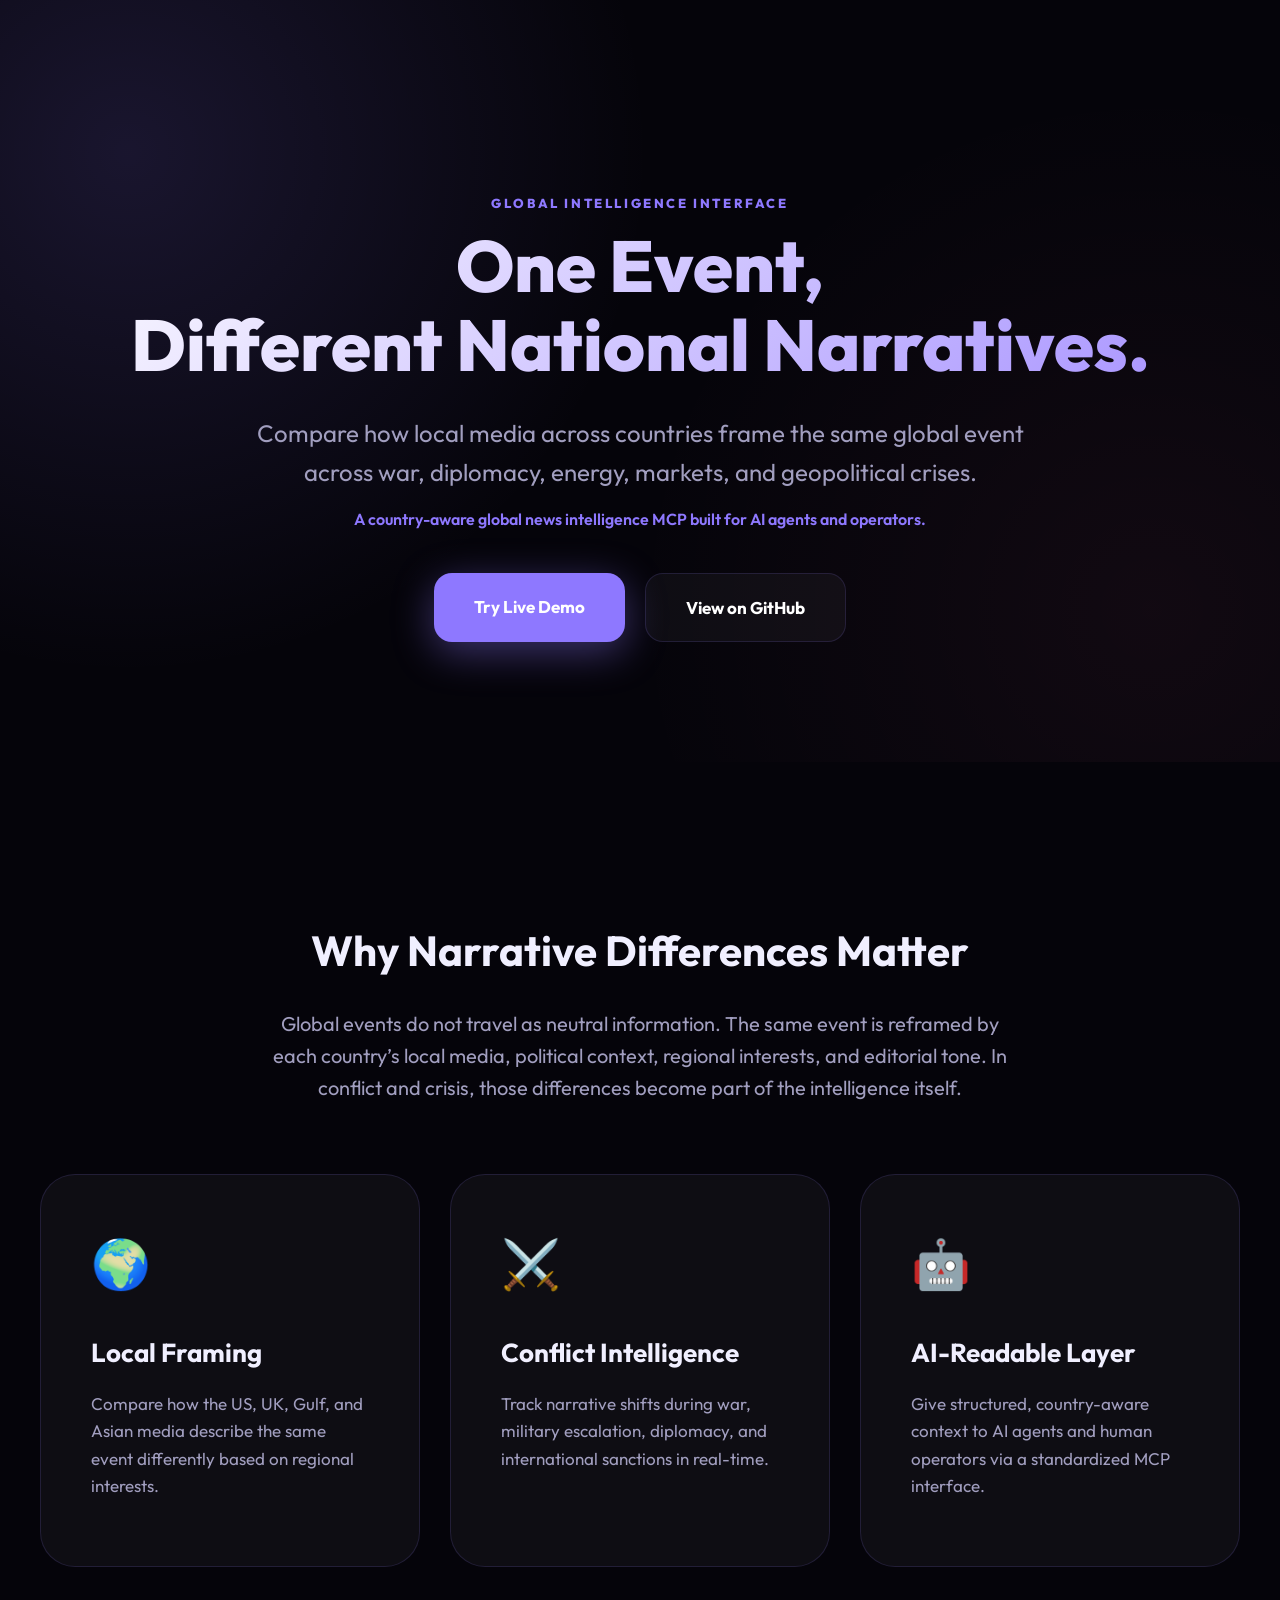
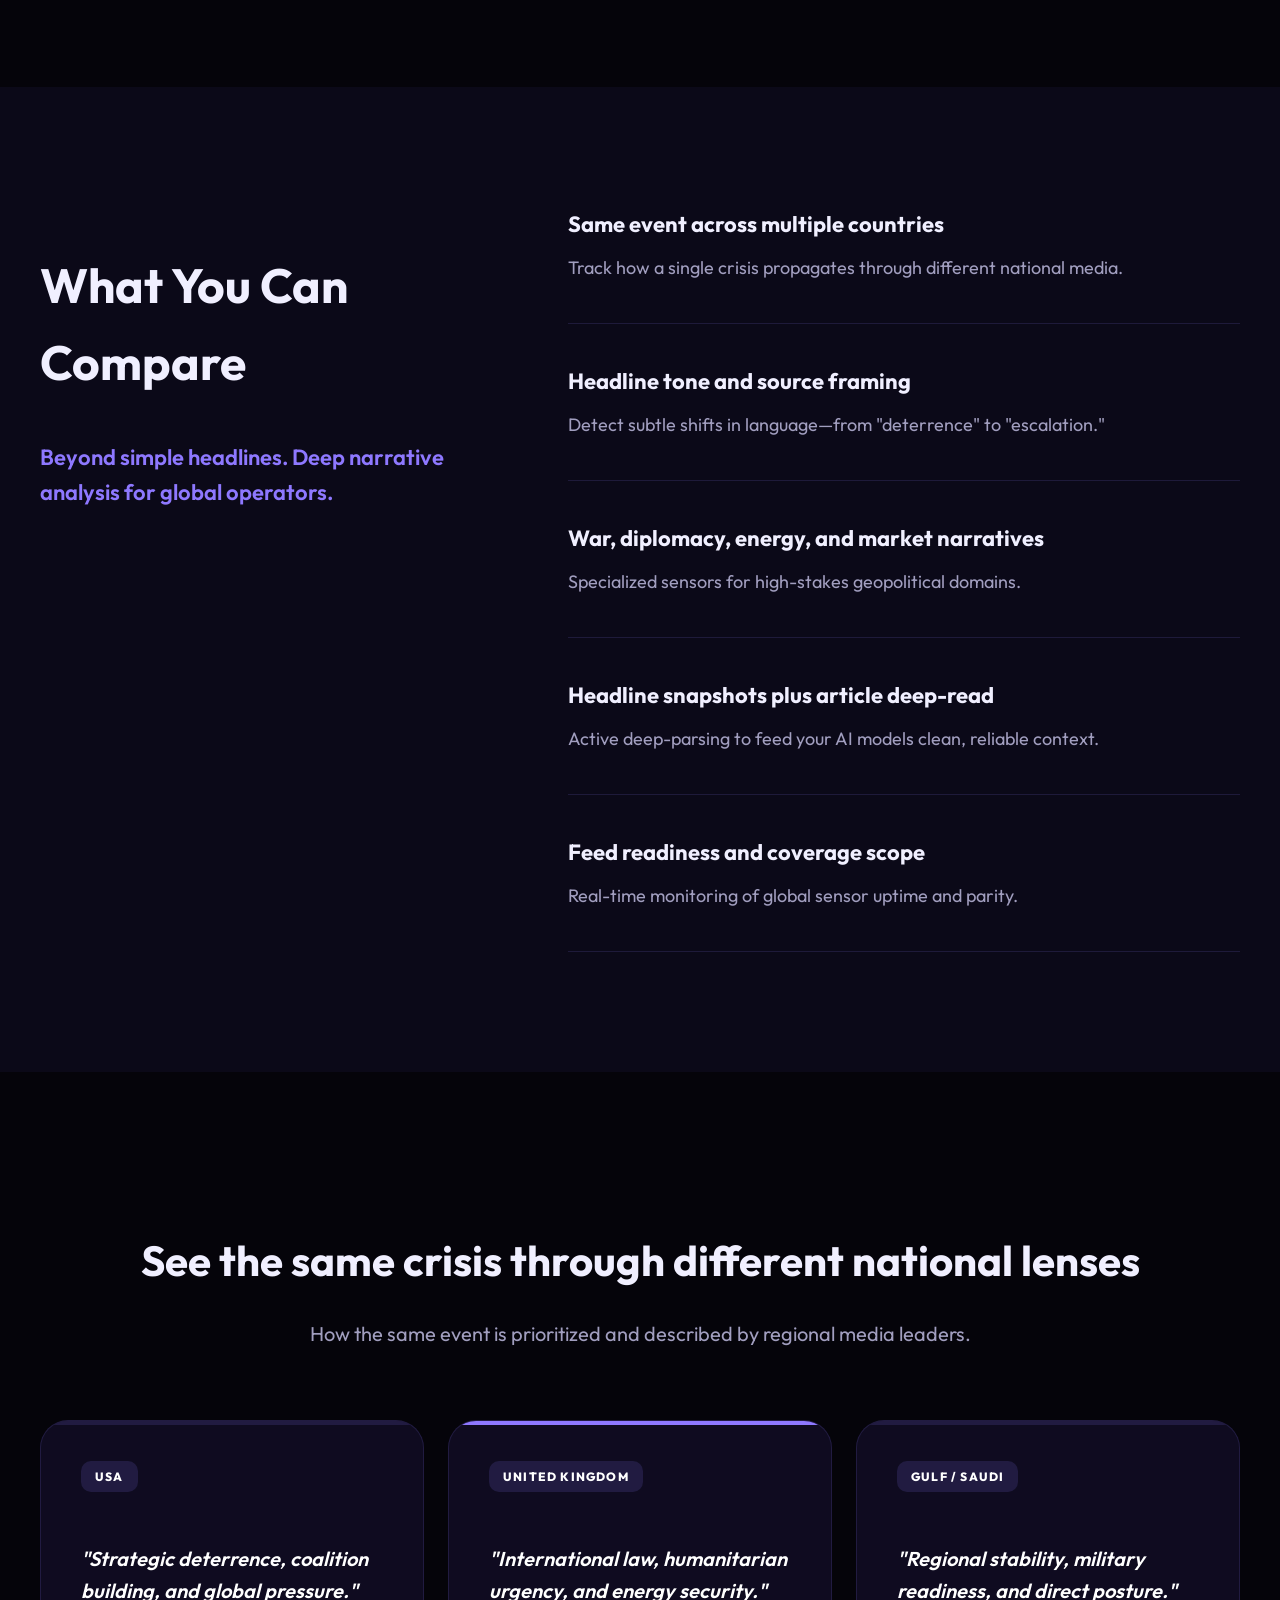
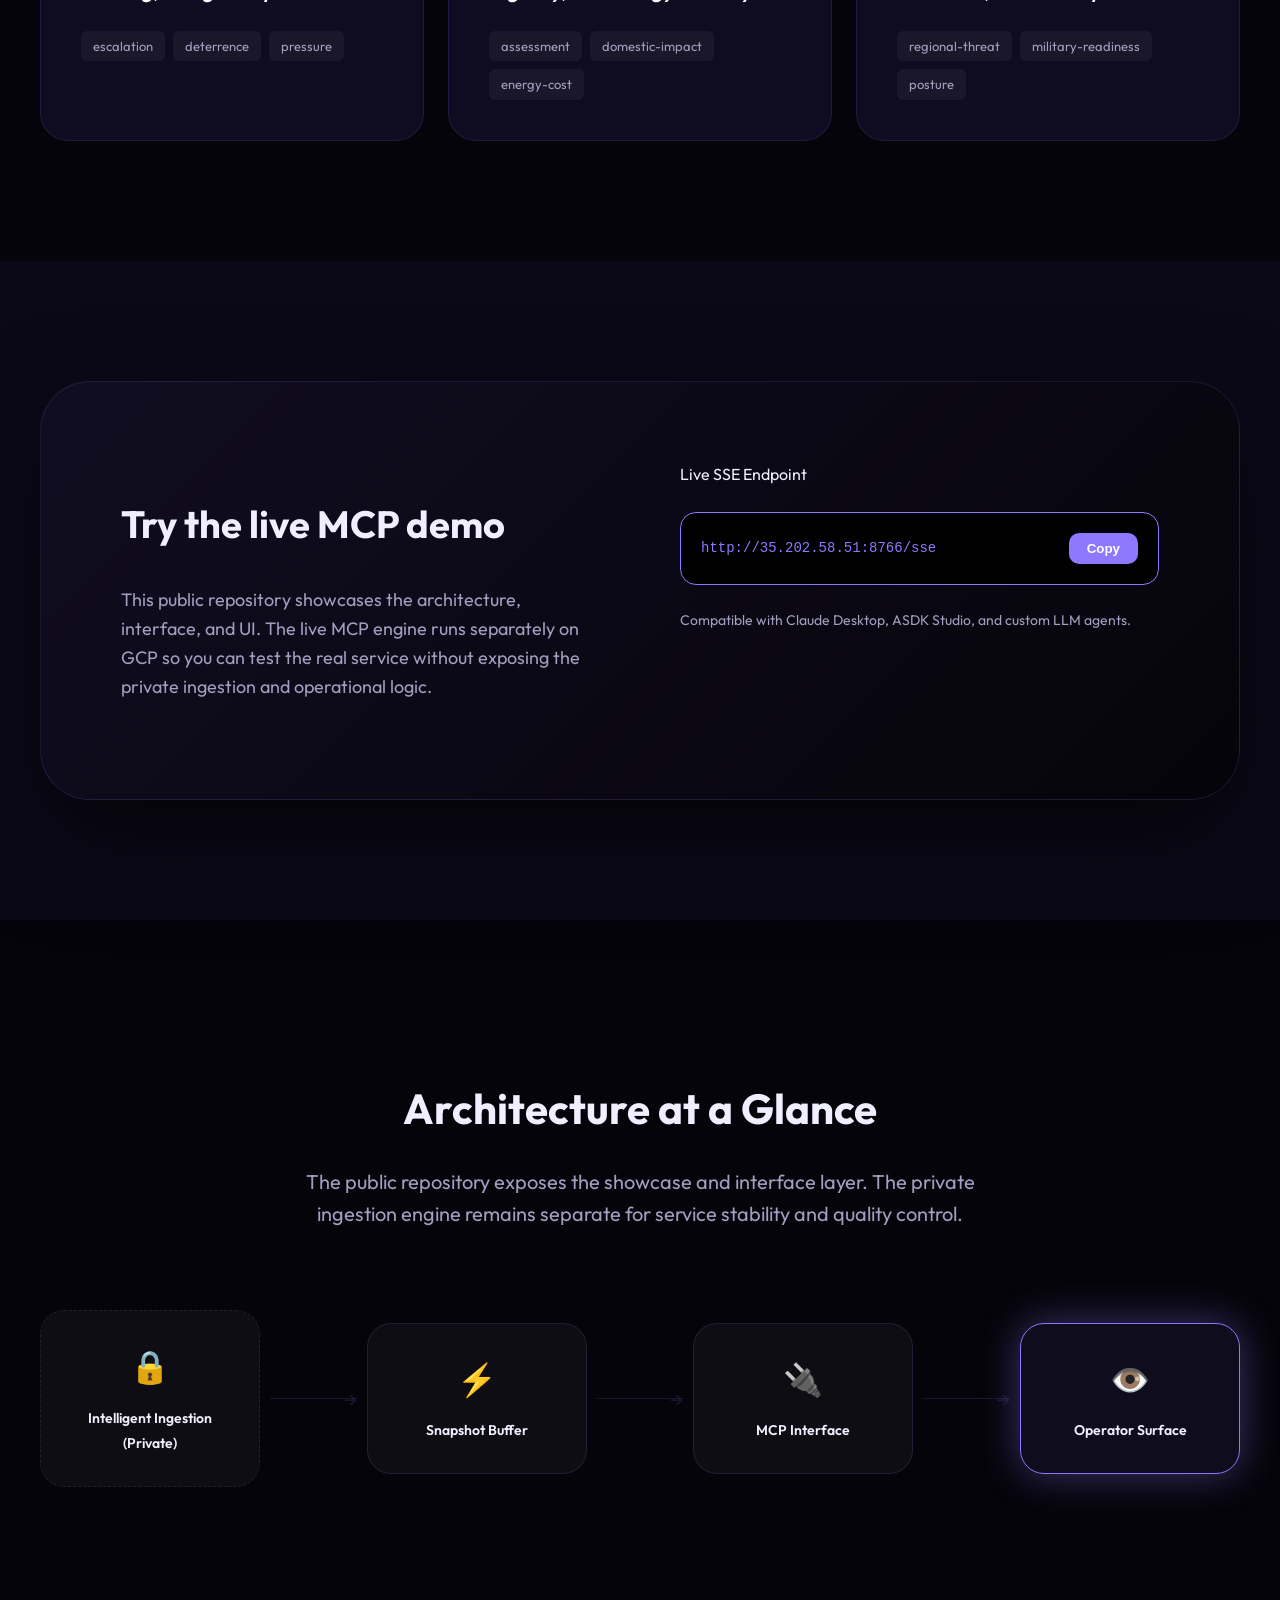
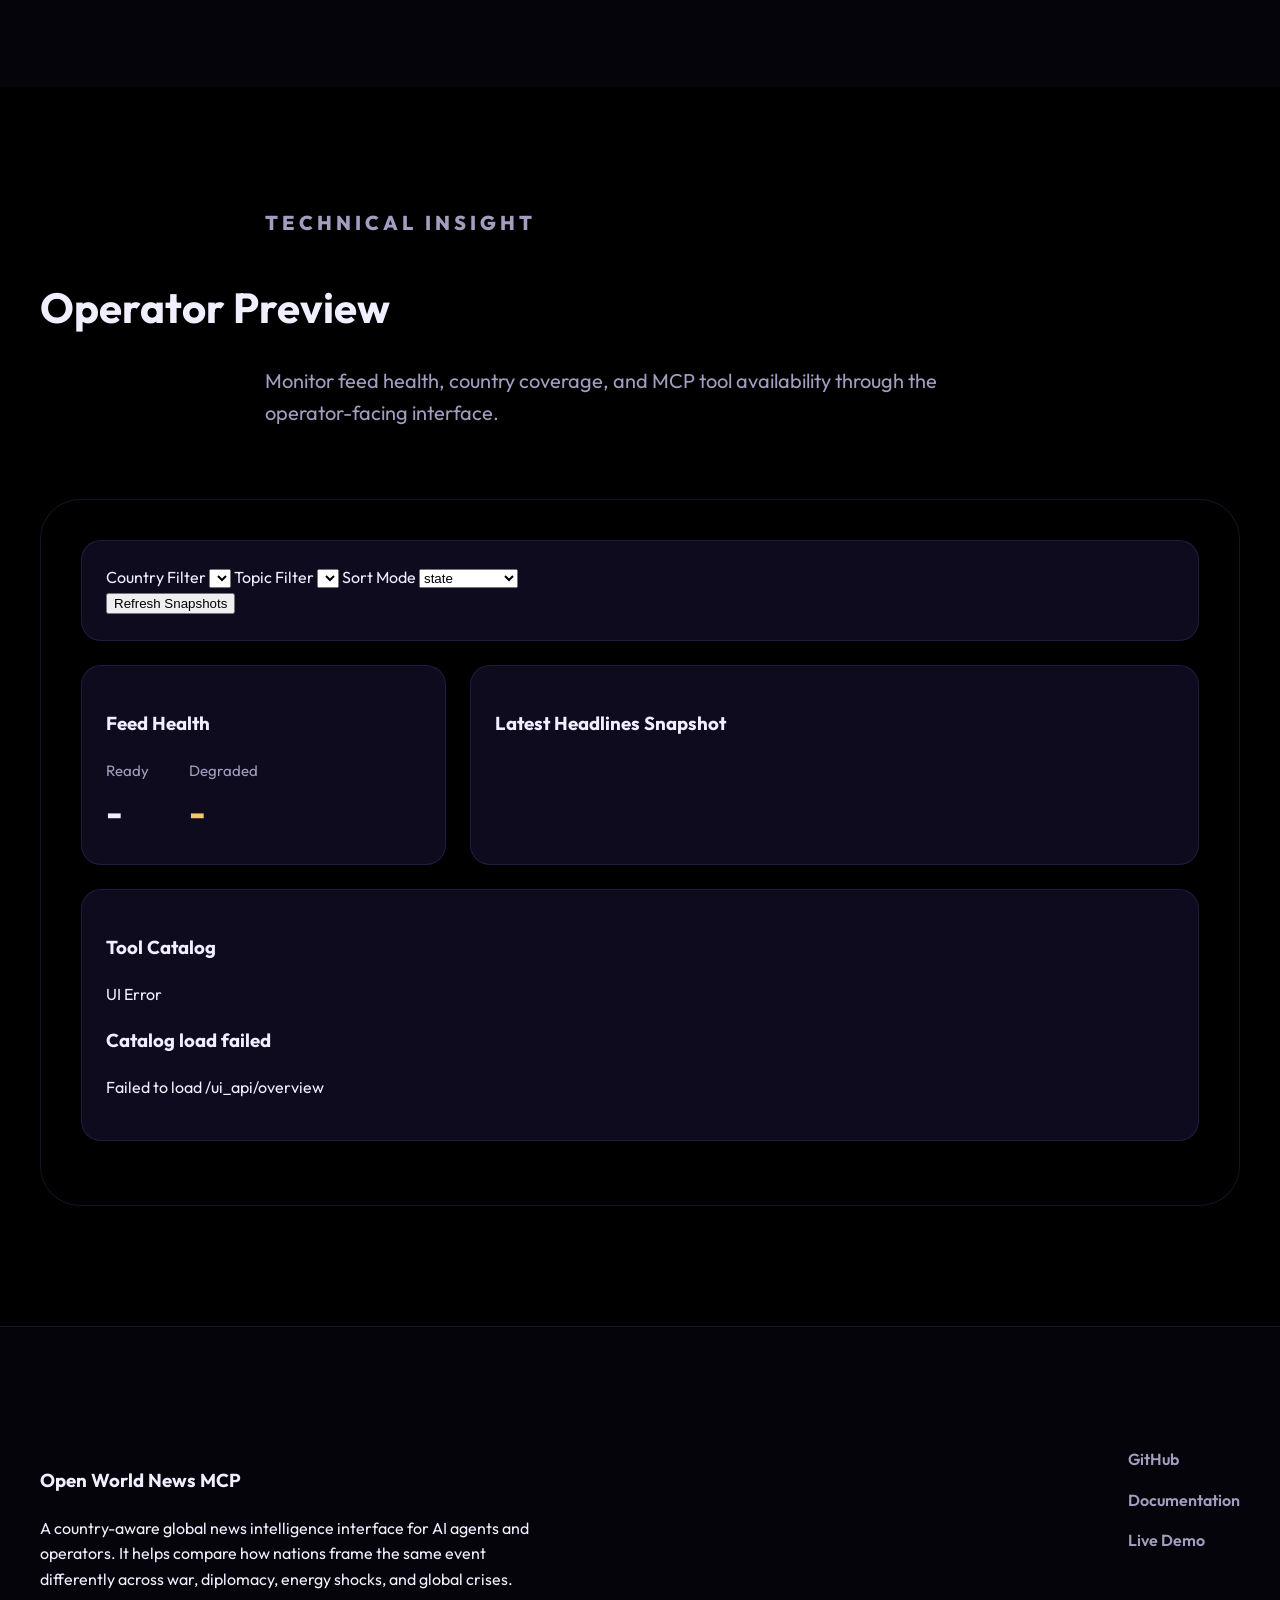
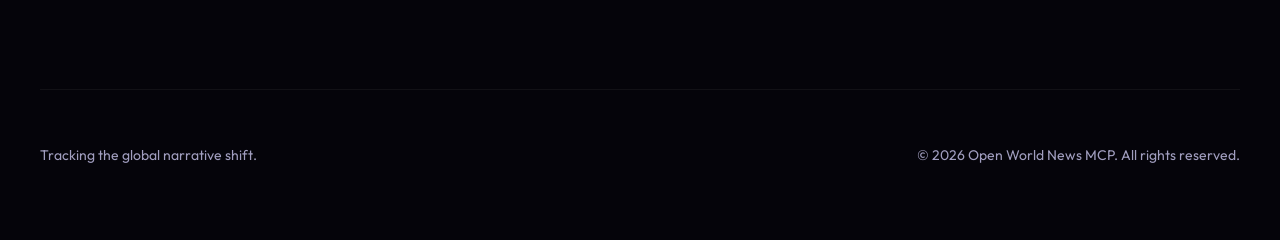
==== commit 39b17827: "Final Polish: Transformed into a full-scale Premium Intelligence Landing Page with narrative compari" ====
--- a/site/index.html
+++ b/site/index.html
@@ -4,13 +4,14 @@
     <meta charset="utf-8" />
     <meta name="viewport" content="width=device-width, initial-scale=1" />
     <title>Open World News MCP | Global Intelligence Interface</title>
-    <link rel="stylesheet" href="styles.css?v=2.2.0" />
+    <!-- Use the CSS from the same directory -->
+    <link rel="stylesheet" href="styles.css?v=2.3.5" />
     <link rel="preconnect" href="https://fonts.googleapis.com">
     <link rel="preconnect" href="https://fonts.gstatic.com" crossorigin>
     <link href="https://fonts.googleapis.com/css2?family=Outfit:wght@300;400;600;800&display=swap" rel="stylesheet">
   </head>
   <body>
-    <!-- Landing Page: Hero Section -->
+    <!-- [A] Hero Section -->
     <header class="hero-landing">
       <div class="container">
         <p class="eyebrow highlight">Global Intelligence Interface</p>
@@ -19,6 +20,7 @@
           Compare how local media across countries frame the same global event across 
           war, diplomacy, energy, markets, and geopolitical crises.
         </p>
+        <p class="sub-lede">A country-aware global news intelligence MCP built for AI agents and operators.</p>
         <div class="cta-group">
           <a href="#demo" class="btn btn-primary">Try Live Demo</a>
           <a href="https://github.com/lim-asdk/open-world-news-mcp" target="_blank" class="btn btn-secondary">View on GitHub</a>
@@ -26,12 +28,12 @@
       </div>
     </header>
 
-    <!-- Value Proposition -->
+    <!-- [B] Why This Matters -->
     <section class="section section-why">
       <div class="container">
         <div class="section-header center">
           <h2>Why Narrative Differences Matter</h2>
-          <p>Global events do not travel as neutral information. Framing is the intelligence itself.</p>
+          <p>Global events do not travel as neutral information. The same event is reframed by each country’s local media, political context, regional interests, and editorial tone. In conflict and crisis, those differences become part of the intelligence itself.</p>
         </div>
         <div class="card-grid-marketing">
           <article class="feature-card">
@@ -53,113 +55,151 @@
       </div>
     </section>
 
-    <!-- Comparison Example -->
-    <section class="section section-compare bg-soft">
-      <div class="container">
-        <div class="section-header">
+    <!-- [C] What You Can Compare -->
+    <section class="section section-benefits bg-soft">
+      <div class="container">
+        <div class="split-layout">
+          <div class="sticky-side">
+            <h2>What You Can Compare</h2>
+            <p>Beyond simple headlines. Deep narrative analysis for global operators.</p>
+          </div>
+          <ul class="benefit-list">
+            <li>
+              <strong>Same event across multiple countries</strong>
+              <span>Track how a single crisis propagates through different national media.</span>
+            </li>
+            <li>
+              <strong>Headline tone and source framing</strong>
+              <span>Detect subtle shifts in language—from "deterrence" to "escalation."</span>
+            </li>
+            <li>
+              <strong>War, diplomacy, energy, and market narratives</strong>
+              <span>Specialized sensors for high-stakes geopolitical domains.</span>
+            </li>
+            <li>
+              <strong>Headline snapshots plus article deep-read</strong>
+              <span>Active deep-parsing to feed your AI models clean, reliable context.</span>
+            </li>
+            <li>
+              <strong>Feed readiness and coverage scope</strong>
+              <span>Real-time monitoring of global sensor uptime and parity.</span>
+            </li>
+          </ul>
+        </div>
+      </div>
+    </section>
+
+    <!-- [D] Example Narratives (Ge Ge Geo-Policy Comparison) -->
+    <section class="section section-compare">
+      <div class="container">
+        <div class="section-header center">
           <h2>See the same crisis through different national lenses</h2>
-          <p>The same event, three completely different editorial priorities.</p>
+          <p>How the same event is prioritized and described by regional media leaders.</p>
         </div>
         <div class="comparison-grid">
-          <div class="compare-card">
+          <div class="compare-card country-usa">
             <div class="card-tag">USA</div>
-            <h4>"Strategic deterrence and coalition response."</h4>
-            <p class="card-footer">Focus: Security alliances & Pressure</p>
-          </div>
-          <div class="compare-card highlight">
-            <div class="card-tag">UK</div>
-            <h4>"International law and humanitarian urgency."</h4>
-            <p class="card-footer">Focus: Assessment & Energy costs</p>
-          </div>
-          <div class="compare-card">
-            <div class="card-tag">GULF</div>
-            <h4>"Regional stability and military readiness."</h4>
-            <p class="card-footer">Focus: Direct exposure & De-escalation</p>
-          </div>
-        </div>
-      </div>
-    </section>
-
-    <!-- Live Demo -->
-    <section id="demo" class="section section-demo">
+            <h4>"Strategic deterrence, coalition building, and global pressure."</h4>
+            <div class="keywords">
+              <span>escalation</span> <span>deterrence</span> <span>pressure</span>
+            </div>
+          </div>
+          <div class="compare-card country-uk highlight">
+            <div class="card-tag">UNITED KINGDOM</div>
+            <h4>"International law, humanitarian urgency, and energy security."</h4>
+            <div class="keywords">
+              <span>assessment</span> <span>domestic-impact</span> <span>energy-cost</span>
+            </div>
+          </div>
+          <div class="compare-card country-gulf">
+            <div class="card-tag">GULF / SAUDI</div>
+            <h4>"Regional stability, military readiness, and direct posture."</h4>
+            <div class="keywords">
+              <span>regional-threat</span> <span>military-readiness</span> <span>posture</span>
+            </div>
+          </div>
+        </div>
+      </div>
+    </section>
+
+    <!-- [E] Live Demo -->
+    <section id="demo" class="section section-demo bg-soft">
       <div class="container">
         <div class="demo-box glass">
           <div class="demo-info">
-            <h2>Try the Live MCP Demo</h2>
-            <p>Connect your MCP client directly to our GCP production instance. The live engine runs separately to protect private ingestion logic while providing real performance.</p>
+            <h2>Try the live MCP demo</h2>
+            <p>
+              This public repository showcases the architecture, interface, and UI. 
+              The live MCP engine runs separately on GCP so you can test the real service 
+              without exposing the private ingestion and operational logic.
+            </p>
           </div>
           <div class="demo-endpoint">
-            <label>SSE Endpoint</label>
+            <label>Live SSE Endpoint</label>
             <div class="url-bar">
               <code id="endpoint-url">http://35.202.58.51:8766/sse</code>
               <button onclick="navigator.clipboard.writeText('http://35.202.58.51:8766/sse')" class="btn-copy">Copy</button>
             </div>
-            <p class="hint">Use with Claude Desktop, ASDK Studio, or any MCP-compatible agent.</p>
-          </div>
-        </div>
-      </div>
-    </section>
-
-    <!-- Architecture -->
+            <p class="hint">Compatible with Claude Desktop, ASDK Studio, and custom LLM agents.</p>
+          </div>
+        </div>
+      </div>
+    </section>
+
+    <!-- [F] Architecture -->
     <section class="section section-arch">
       <div class="container">
         <div class="section-header center">
           <h2>Architecture at a Glance</h2>
-          <p>A 4-layer intelligence delivery system designed for scalability.</p>
-        </div>
-        <div class="arch-visual">
-          <div class="arch-step">
-            <div class="step-icon">🔒</div>
-            <div class="step-label">Intelligent Ingestion (Private)</div>
-          </div>
-          <div class="arch-arrow">→</div>
-          <div class="arch-step">
-            <div class="step-icon">⚡</div>
-            <div class="step-label">Snapshot Buffer</div>
-          </div>
-          <div class="arch-arrow">→</div>
-          <div class="arch-step">
-            <div class="step-icon">🔌</div>
-            <div class="step-label">MCP Interface</div>
-          </div>
-          <div class="arch-arrow">→</div>
-          <div class="arch-step highlight">
-            <div class="step-icon">👁️</div>
-            <div class="step-label">Operator Surface</div>
-          </div>
-        </div>
-        <p class="arch-note center">Private ingestion and operational logic remain separate for service stability and quality control.</p>
-      </div>
-    </section>
-
-    <!-- Technical Preview (Old Dashboard) -->
-    <section class="section section-preview bg-black">
+          <p>The public repository exposes the showcase and interface layer. The private ingestion engine remains separate for service stability and quality control.</p>
+        </div>
+        <div class="arch-visual-modern">
+          <div class="arch-box private">
+            <div class="arch-icon">🔒</div>
+            <span class="arch-label">Intelligent Ingestion<br>(Private)</span>
+          </div>
+          <div class="arch-line"></div>
+          <div class="arch-box">
+            <div class="arch-icon">⚡</div>
+            <span class="arch-label">Snapshot Buffer</span>
+          </div>
+          <div class="arch-line"></div>
+          <div class="arch-box">
+            <div class="arch-icon">🔌</div>
+            <span class="arch-label">MCP Interface</span>
+          </div>
+          <div class="arch-line"></div>
+          <div class="arch-box active">
+            <div class="arch-icon">👁️</div>
+            <span class="arch-label">Operator Surface</span>
+          </div>
+        </div>
+      </div>
+    </section>
+
+    <!-- [G] Operator Preview (Original UI moved here) -->
+    <section id="preview" class="section section-preview bg-black">
       <div class="container">
         <div class="section-header">
           <p class="eyebrow">Technical Insight</p>
           <h2>Operator Preview</h2>
-          <p>Monitor feed readiness, coverage scope, and tool availability through the operator-facing UI dashboard.</p>
+          <p>Monitor feed health, country coverage, and MCP tool availability through the operator-facing interface.</p>
         </div>
         
-        <!-- Original Dashboard Content: nested -->
-        <main class="shell operator-ui">
-          <section class="panel panel-controls">
-            <div class="section-head">
-              <div>
-                <h2>Controls</h2>
-              </div>
-            </div>
+        <div class="operator-ui-wrapper">
+          <!-- Nested Original Logic -->
+          <div class="panel panel-controls">
             <div class="control-grid">
               <label class="control-field">
-                <span>Country</span>
+                <span>Country Filter</span>
                 <select id="country-filter"></select>
               </label>
               <label class="control-field">
-                <span>Topic</span>
+                <span>Topic Filter</span>
                 <select id="topic-filter"></select>
               </label>
-              <label class="control-field control-span">
-                <span>Sort by</span>
+              <label class="control-field">
+                <span>Sort Mode</span>
                 <select id="sort-mode">
                   <option value="state">state</option>
                   <option value="country">country</option>
@@ -169,48 +209,51 @@
                 </select>
               </label>
               <div class="control-actions">
-                <button id="refresh-button" type="button">Refresh</button>
+                <button id="refresh-button" type="button">Refresh Snapshots</button>
               </div>
             </div>
-          </section>
-
-          <section class="grid grid-live">
-            <article class="panel panel-live">
+          </div>
+
+          <div class="grid-preview">
+            <div class="panel">
               <h3>Feed Health</h3>
-              <div class="stat-row-compact">
-                <div><span class="label">Ready</span> <strong id="feed-ready-count">-</strong></div>
-                <div><span class="label">Degraded</span> <strong id="feed-degraded-count">-</strong></div>
+              <div class="stat-group">
+                <div class="stat">Ready <strong id="feed-ready-count">-</strong></div>
+                <div class="stat degraded">Degraded <strong id="feed-degraded-count">-</strong></div>
               </div>
               <div id="feed-status-meta" class="meta-strip"></div>
-            </article>
-
-            <article class="panel panel-live">
-              <h3>Latest Headlines</h3>
+            </div>
+            <div class="panel">
+              <h3>Latest Headlines Snapshot</h3>
               <div id="headline-preview" class="stack"></div>
-            </article>
-          </section>
-
-          <article class="panel panel-compact mt-20">
+            </div>
+          </div>
+
+          <div class="panel">
             <h3>Tool Catalog</h3>
-            <div id="tool-cards" class="card-grid"></div>
-          </article>
-        </main>
-      </div>
-    </section>
-
+            <div id="tool-cards" class="card-grid-small"></div>
+          </div>
+        </div>
+      </div>
+    </section>
+
+    <!-- [H] Footer -->
     <footer class="footer">
       <div class="container">
-        <div class="footer-content">
-          <div class="footer-brand">
+        <div class="footer-main">
+          <div class="footer-about">
             <h3>Open World News MCP</h3>
-            <p>Intelligence interface for national narrative comparison.</p>
-          </div>
-          <div class="footer-quote">
-            <p>"Tracking the global narrative shift."</p>
+            <p>A country-aware global news intelligence interface for AI agents and operators. It helps compare how nations frame the same event differently across war, diplomacy, energy shocks, and global crises.</p>
+          </div>
+          <div class="footer-links">
+            <a href="https://github.com/lim-asdk/open-world-news-mcp">GitHub</a>
+            <a href="https://github.com/lim-asdk/open-world-news-mcp/tree/master/docs">Documentation</a>
+            <a href="#demo">Live Demo</a>
           </div>
         </div>
         <div class="footer-bottom">
-          <p>&copy; 2026 Open World News MCP Showcase. All Rights Reserved.</p>
+          <p>Tracking the global narrative shift.</p>
+          <p>&copy; 2026 Open World News MCP. All rights reserved.</p>
         </div>
       </div>
     </footer>
--- a/site/styles.css
+++ b/site/styles.css
@@ -1,281 +1,134 @@
 @import url('https://fonts.googleapis.com/css2?family=Outfit:wght@300;400;600;800&display=swap');
 
 :root {
-  --bg: #06040d;
-  --bg-soft: #0c091a;
+  --bg: #05040a;
+  --bg-soft: #0b0918;
   --accent: #8e78ff;
   --accent-glow: rgba(142, 120, 255, 0.4);
   --text: #f0efff;
-  --muted: #9491b8;
+  --muted: #a19ebf;
   --line: rgba(142, 120, 255, 0.15);
-  --panel: rgba(18, 14, 38, 0.7);
-  --glass: rgba(255, 255, 255, 0.03);
-  --shadow: 0 30px 60px rgba(0, 0, 0, 0.5);
+  --panel: rgba(18, 14, 38, 0.8);
+  --glass: rgba(255, 255, 255, 0.04);
+  --shadow: 0 40px 100px rgba(0, 0, 0, 0.6);
 }
 
-* {
-  box-sizing: border-box;
+* { box-sizing: border-box; }
+html { scroll-behavior: smooth; }
+body {
+  margin: 0; font-family: 'Outfit', sans-serif; color: var(--text); background: var(--bg);
+  line-height: 1.6; overflow-x: hidden;
 }
 
-html {
-  scroll-behavior: smooth;
+.container { width: min(1200px, calc(100% - 40px)); margin: 0 auto; }
+.bg-soft { background: var(--bg-soft); }
+.bg-black { background: #000; }
+.eyebrow { font-size: 13px; font-weight: 800; letter-spacing: 0.2em; text-transform: uppercase; color: var(--accent); margin-bottom: 12px; }
+.highlight { position: relative; display: inline-block; padding: 0 5px; }
+
+/* Gradient Text */
+.gradient-text {
+  background: linear-gradient(135deg, #fff 0%, #a691ff 100%);
+  -webkit-background-clip: text; -webkit-text-fill-color: transparent;
 }
 
-body {
-  margin: 0;
-  font-family: 'Outfit', sans-serif;
-  color: var(--text);
-  background: var(--bg);
-  line-height: 1.6;
-  overflow-x: hidden;
-}
-
-.container {
-  width: min(1200px, calc(100% - 40px));
-  margin: 0 auto;
-}
-
-.bg-soft { background: var(--bg-soft); }
-.bg-black { background: #000; }
-.mt-20 { margin-top: 20px; }
-
-/* Typography */
-h1, h2, h3, h4 { margin: 0; font-weight: 800; line-height: 1.1; }
-h2 { font-size: clamp(28px, 4vw, 42px); margin-bottom: 20px; }
-p { margin: 0; }
-
-.gradient-text {
-  background: linear-gradient(135deg, #fff 0%, #a691ff 100%);
-  -webkit-background-clip: text;
-  -webkit-text-fill-color: transparent;
-}
-
-.eyebrow {
-  font-size: 13px;
-  font-weight: 700;
-  letter-spacing: 0.2em;
-  text-transform: uppercase;
-  color: var(--accent);
-  margin-bottom: 12px;
-}
-
-/* Sections */
-.section {
-  padding: 100px 0;
-}
-
-.section-header {
-  margin-bottom: 60px;
-}
-
-.section-header.center {
+/* Hero Section */
+.hero-landing {
+  padding: 180px 0 120px;
+  background: 
+    radial-gradient(circle at 10% 20%, rgba(142, 120, 255, 0.15), transparent 40%),
+    radial-gradient(circle at 90% 80%, rgba(255, 112, 164, 0.05), transparent 40%);
   text-align: center;
 }
 
-.section-header p {
-  font-size: 20px;
-  color: var(--muted);
-  max-width: 700px;
-  margin: 0 auto;
-}
+h1 { font-size: clamp(40px, 6vw, 72px); line-height: 1.1; margin: 0; font-weight: 800; }
+.lede-marketing { font-size: clamp(18px, 2.5vw, 24px); color: var(--muted); max-width: 800px; margin: 30px auto 10px; font-weight: 400; }
+.sub-lede { color: var(--accent); font-weight: 600; margin-bottom: 40px; }
 
-/* Hero Landing */
-.hero-landing {
-  padding: 160px 0 100px;
-  background: 
-    radial-gradient(circle at top left, rgba(142, 120, 255, 0.15), transparent 40%),
-    radial-gradient(circle at bottom right, rgba(255, 112, 164, 0.05), transparent 40%);
-  text-align: center;
-}
+.cta-group { display: flex; gap: 20px; justify-content: center; }
+.btn { padding: 20px 40px; border-radius: 18px; font-weight: 700; text-decoration: none; font-size: 17px; transition: all 0.3s cubic-bezier(0.175, 0.885, 0.32, 1.275); cursor: pointer; }
+.btn-primary { background: var(--accent); color: #fff; box-shadow: 0 10px 40px var(--accent-glow); }
+.btn-primary:hover { transform: translateY(-5px) scale(1.02); box-shadow: 0 20px 50px var(--accent-glow); }
+.btn-secondary { border: 1px solid var(--line); color: #fff; background: var(--glass); }
+.btn-secondary:hover { background: var(--line); }
 
-.lede-marketing {
-  font-size: clamp(18px, 2vw, 24px);
-  color: var(--muted);
-  max-width: 840px;
-  margin: 30px auto 40px;
-}
+/* Section Layouts */
+.section { padding: 120px 0; }
+.section-header { margin-bottom: 70px; }
+.section-header.center { text-align: center; }
+.section-header h2 { font-size: 42px; margin-bottom: 24px; }
+.section-header p { font-size: 20px; color: var(--muted); max-width: 750px; margin: 0 auto; }
 
-.cta-group {
-  display: flex;
-  gap: 20px;
-  justify-content: center;
-}
+/* Card Grid Marketing */
+.card-grid-marketing { display: grid; grid-template-columns: repeat(3, 1fr); gap: 30px; }
+.feature-card { padding: 50px; border-radius: 35px; border: 1px solid var(--line); background: var(--glass); transition: all 0.4s ease; }
+.feature-card:hover { transform: translateY(-15px); border-color: var(--accent); background: rgba(142, 120, 255, 0.05); }
+.feature-card .icon { font-size: 48px; margin-bottom: 30px; }
+.feature-card h3 { font-size: 26px; margin-bottom: 16px; font-weight: 700; }
+.feature-card p { color: var(--muted); font-size: 17px; line-height: 1.6; }
 
-/* Buttons */
-.btn {
-  padding: 18px 36px;
-  border-radius: 16px;
-  font-weight: 700;
-  text-decoration: none;
-  font-size: 16px;
-  transition: all 0.3s ease;
-  cursor: pointer;
-  display: inline-block;
-}
+/* Benefits Split Layout */
+.split-layout { display: grid; grid-template-columns: 1fr 1.5fr; gap: 80px; align-items: start; }
+.sticky-side { position: sticky; top: 100px; }
+.sticky-side h2 { font-size: 48px; }
+.sticky-side p { font-size: 22px; color: var(--accent); font-weight: 600; margin-top: 20px; }
 
-.btn-primary {
-  background: var(--accent);
-  color: #fff;
-  box-shadow: 0 10px 30px var(--accent-glow);
-}
+.benefit-list { list-style: none; padding: 0; margin: 0; display: grid; gap: 40px; }
+.benefit-list li { padding-bottom: 40px; border-bottom: 1px solid var(--line); }
+.benefit-list strong { display: block; font-size: 22px; margin-bottom: 12px; }
+.benefit-list span { color: var(--muted); font-size: 18px; }
 
-.btn-primary:hover {
-  transform: translateY(-3px);
-  box-shadow: 0 15px 40px var(--accent-glow);
-}
-
-.btn-secondary {
-  border: 1px solid var(--line);
-  color: #fff;
-  background: var(--glass);
-}
-
-.btn-secondary:hover {
-  background: var(--line);
-}
-
-/* Feature Cards */
-.card-grid-marketing {
-  display: grid;
-  grid-template-columns: repeat(3, 1fr);
-  gap: 30px;
-}
-
-.feature-card {
-  padding: 40px;
-  border-radius: 30px;
-  border: 1px solid var(--line);
-  background: var(--glass) ;
-  transition: transform 0.3s ease;
-}
-
-.feature-card:hover { transform: translateY(-10px); }
-
-.feature-card .icon { font-size: 40px; margin-bottom: 24px; }
-.feature-card h3 { font-size: 22px; margin-bottom: 12px; }
-.feature-card p { color: var(--muted); }
-
-/* Comparison Cards */
-.comparison-grid {
-  display: grid;
-  grid-template-columns: repeat(3, 1fr);
-  gap: 20px;
-}
-
-.compare-card {
-  padding: 30px;
-  border-radius: 20px;
-  border: 1px solid var(--line);
-  background: var(--panel);
-}
-
-.compare-card.highlight {
-  border-color: var(--accent);
-  background: linear-gradient(135deg, rgba(142, 120, 255, 0.1), transparent);
-}
-
-.card-tag {
-  display: inline-block;
-  padding: 5px 12px;
-  border-radius: 8px;
-  background: var(--line);
-  font-size: 12px;
-  font-weight: 800;
-  margin-bottom: 20px;
-}
-
-.compare-card h4 { font-size: 18px; margin-bottom: 15px; color: #fff; }
-.card-footer { font-size: 14px; color: var(--accent); font-weight: 600; }
+/* Comparison Grid */
+.comparison-grid { display: grid; grid-template-columns: repeat(3, 1fr); gap: 24px; }
+.compare-card { padding: 40px; border-radius: 28px; border: 1px solid var(--line); background: var(--panel); position: relative; overflow: hidden; }
+.compare-card::after { content: ''; position: absolute; top:0; left:0; right:0; height:4px; background: var(--line); }
+.compare-card.highlight::after { background: var(--accent); }
+.card-tag { display: inline-block; padding: 6px 14px; border-radius: 10px; background: var(--line); font-size: 12px; font-weight: 800; margin-bottom: 24px; letter-spacing: 0.1em; color: #fff; }
+.compare-card h4 { font-size: 20px; color: #fff; margin-bottom: 24px; font-weight: 600; font-style: italic; }
+.keywords { display: flex; gap: 8px; flex-wrap: wrap; }
+.keywords span { padding: 5px 12px; border-radius: 6px; background: rgba(255,255,255,0.05); font-size: 13px; color: var(--muted); }
 
 /* Demo Box */
-.demo-box {
-  display: grid;
-  grid-template-columns: 1fr 1fr;
-  gap: 60px;
-  padding: 60px;
-  border-radius: 40px;
-  border: 1px solid var(--line);
-  background: linear-gradient(135deg, var(--bg-soft), #120e26);
-}
+.demo-box { display: grid; grid-template-columns: 1fr 1fr; gap: 80px; padding: 80px; border-radius: 50px; border: 1px solid var(--line); background: linear-gradient(135deg, #110d21, #06040a); box-shadow: var(--shadow); }
+.demo-info h2 { font-size: 38px; }
+.demo-info p { font-size: 18px; color: var(--muted); margin-top: 24px; }
+.url-bar { display: flex; background: #000; padding: 20px; border-radius: 16px; border: 1px solid var(--accent); align-items: center; margin: 24px 0; }
+.url-bar code { flex: 1; color: var(--accent); font-family: 'Consolas', monospace; font-size: 14px; overflow-x: auto; }
+.btn-copy { background: var(--accent); border: none; color: #fff; padding: 8px 18px; border-radius: 10px; cursor: pointer; font-weight: 800; }
+.hint { font-size: 14px; color: var(--muted); }
 
-.url-bar {
-  display: flex;
-  background: #000;
-  padding: 15px;
-  border-radius: 12px;
-  border: 1px solid var(--line);
-  align-items: center;
-  margin: 15px 0;
-}
+/* Architecture Modern */
+.arch-visual-modern { display: flex; align-items: center; justify-content: space-between; gap: 10px; margin: 80px 0; position: relative; }
+.arch-box { width: 220px; padding: 30px; border-radius: 24px; background: var(--glass); border: 1px solid var(--line); text-align: center; }
+.arch-box.private { border-style: dashed; }
+.arch-box.active { border-color: var(--accent); background: rgba(142, 120, 255, 0.08); box-shadow: 0 0 40px var(--accent-glow); }
+.arch-icon { font-size: 32px; margin-bottom: 12px; }
+.arch-label { font-size: 14px; font-weight: 600; line-height: 1.4; }
+.arch-line { flex: 1; height: 1px; background: var(--line); position: relative; }
+.arch-line::after { content: '→'; position: absolute; right: 0; top: -14px; color: var(--line); font-size: 20px; }
 
-.url-bar code { flex: 1; color: var(--accent); font-family: monospace; }
-.btn-copy { background: var(--accent); border: none; color: #fff; padding: 5px 12px; border-radius: 6px; cursor: pointer; }
-
-/* Architecture */
-.arch-visual {
-  display: flex;
-  align-items: center;
-  justify-content: center;
-  gap: 20px;
-  margin: 60px 0;
-}
-
-.arch-step {
-  padding: 24px;
-  border-radius: 20px;
-  background: var(--glass);
-  border: 1px solid var(--line);
-  text-align: center;
-  min-width: 180px;
-}
-
-.arch-step.highlight { border-color: var(--accent); box-shadow: 0 0 30px var(--accent-glow); }
-.step-icon { font-size: 30px; margin-bottom: 10px; }
-.step-label { font-size: 13px; font-weight: 600; }
-.arch-arrow { font-size: 24px; color: var(--line); }
-
-/* Operator UI (Reset for nesting) */
-.operator-ui {
-  padding-top: 40px;
-}
-
-.panel {
-  padding: 24px;
-  border: 1px solid var(--line);
-  border-radius: 20px;
-  background: var(--panel);
-  margin-bottom: 20px;
-}
-
-.control-grid {
-  display: grid;
-  grid-template-columns: repeat(auto-fit, minmax(200px, 1fr));
-  gap: 20px;
-  margin-top: 20px;
-}
-
-.control-field select {
-  width: 100%; padding: 10px; border-radius: 10px; border: 1px solid var(--line); background: #000; color: #fff;
-}
+/* Operator Preview UI Fixes */
+.operator-ui-wrapper { padding: 40px; border-radius: 40px; background: rgba(0,0,0,0.4); border: 1px solid var(--line); }
+.panel { padding: 24px; border-radius: 20px; background: var(--panel); border: 1px solid var(--line); margin-bottom: 24px; }
+.grid-preview { display: grid; grid-template-columns: 1fr 2fr; gap: 24px; }
+.stat-group { display: flex; gap: 40px; margin-top: 20px; }
+.stat { font-size: 15px; color: var(--muted); }
+.stat strong { display: block; font-size: 36px; color: var(--text); }
+.stat.degraded strong { color: #f2c76e; }
 
 /* Footer */
-.footer {
-  padding: 80px 0 40px;
-  border-top: 1px solid var(--line);
-}
-
-.footer-content {
-  display: flex;
-  justify-content: space-between;
-  align-items: center;
-}
-
-.footer-brand h3 { margin-bottom: 10px; }
-.footer-quote { color: var(--muted); font-style: italic; }
+.footer { padding: 120px 0 60px; border-top: 1px solid var(--line); }
+.footer-main { display: flex; justify-content: space-between; gap: 60px; margin-bottom: 80px; }
+.footer-about { max-width: 500px; }
+.footer-about h3 { margin-bottom: 20px; }
+.footer-links { display: flex; flex-direction: column; gap: 15px; }
+.footer-links a { color: var(--muted); text-decoration: none; font-weight: 600; transition: color 0.3s; }
+.footer-links a:hover { color: var(--accent); }
+.footer-bottom { display: flex; justify-content: space-between; padding-top: 40px; border-top: 1px solid rgba(255,255,255,0.05); color: var(--muted); font-size: 14px; }
 
 @media (max-width: 1000px) {
-  .card-grid-marketing, .comparison-grid, .demo-box, .arch-visual {
-    grid-template-columns: 1fr;
-    flex-direction: column;
-  }
+  .card-grid-marketing, .comparison-grid, .demo-box, .split-layout, .grid-preview, .arch-visual-modern { grid-template-columns: 1fr; flex-direction: column; gap: 30px; }
+  .arch-line { display: none; }
+  .sticky-side { position: static; margin-bottom: 40px; }
+  .footer-main { flex-direction: column; }
 }
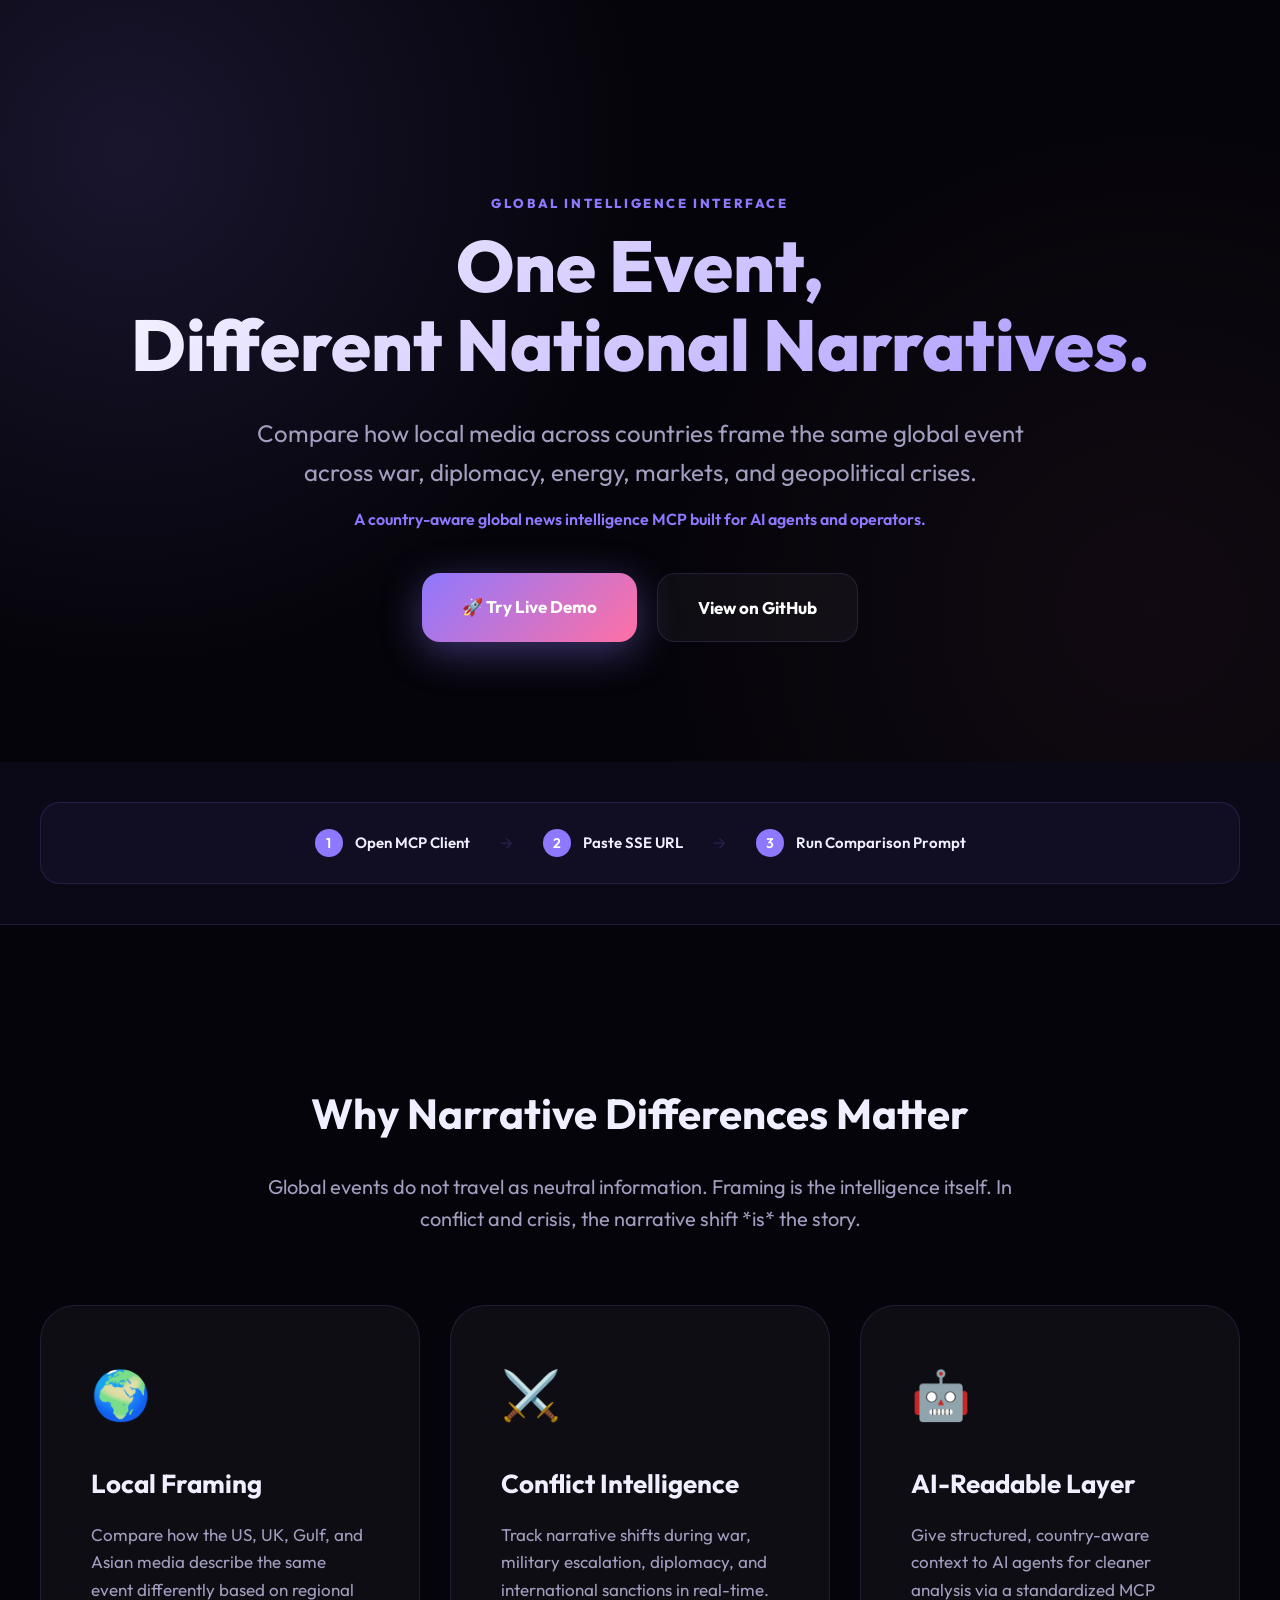
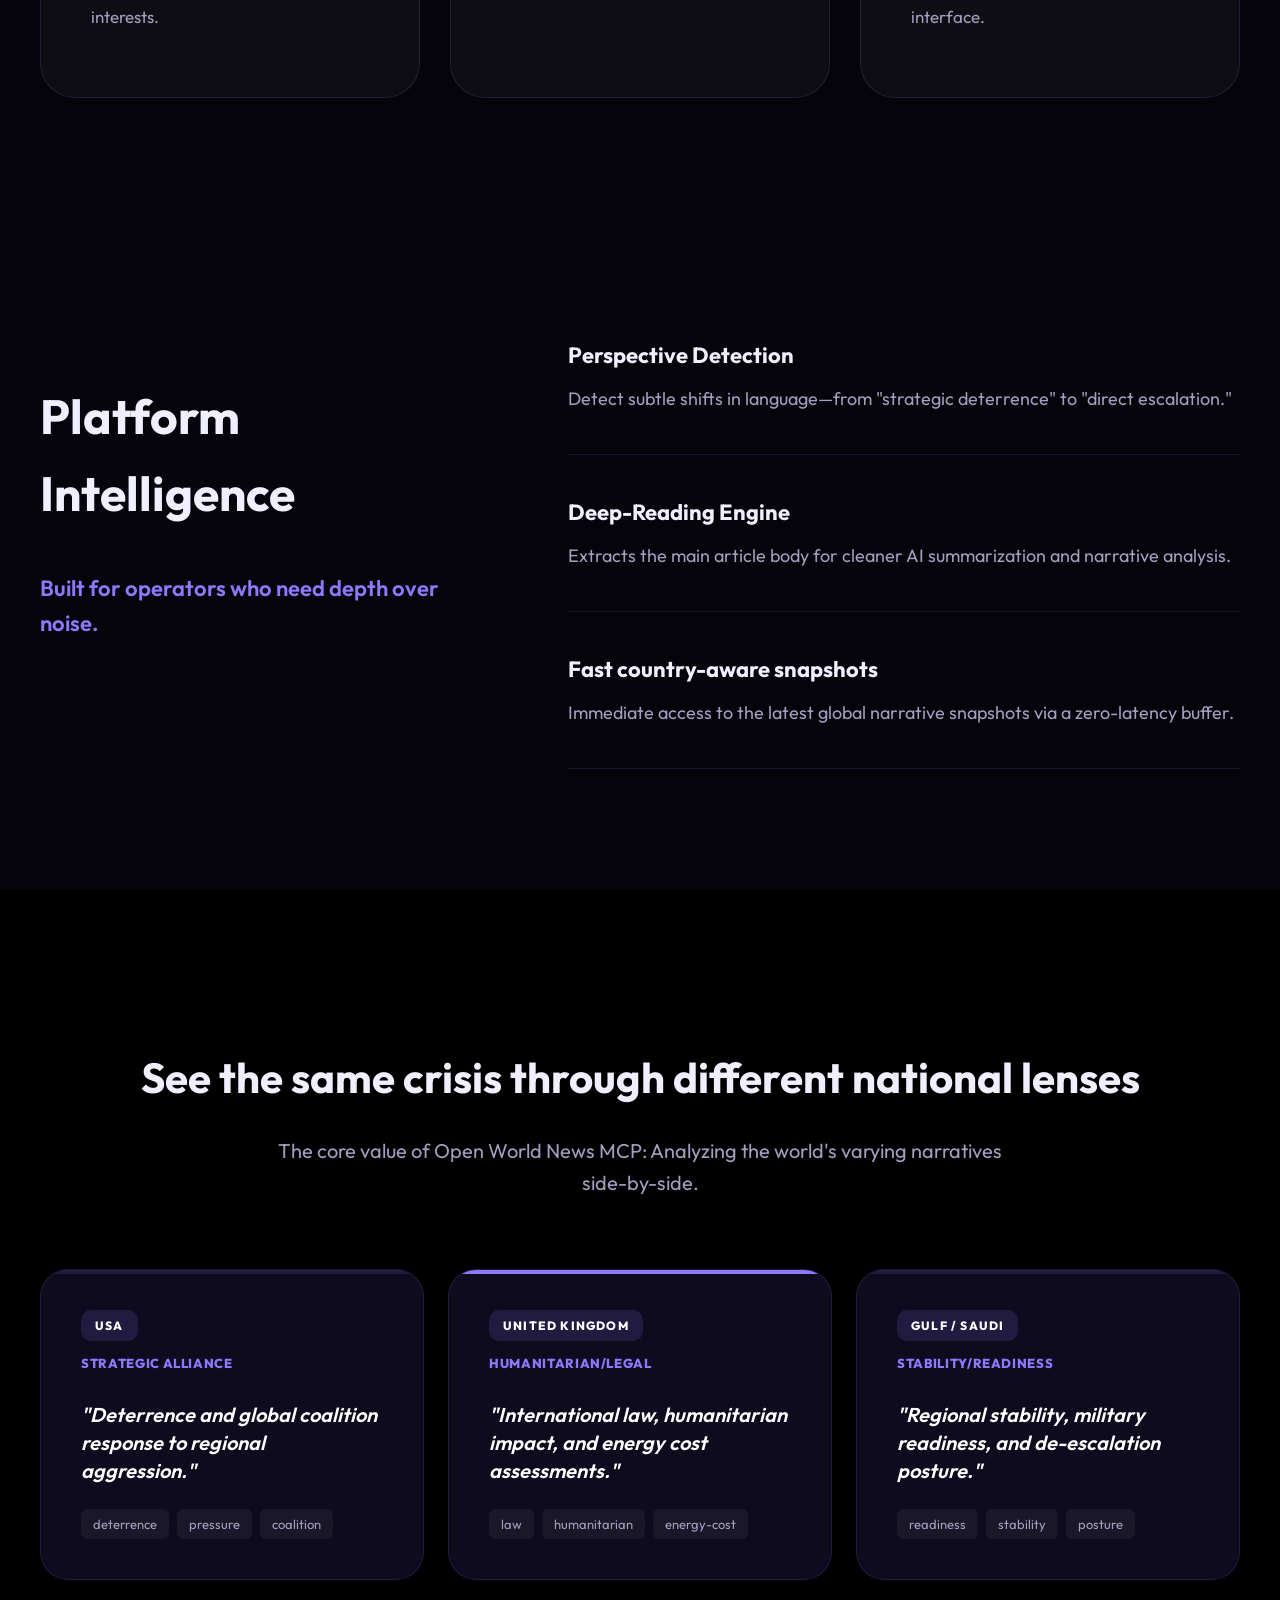
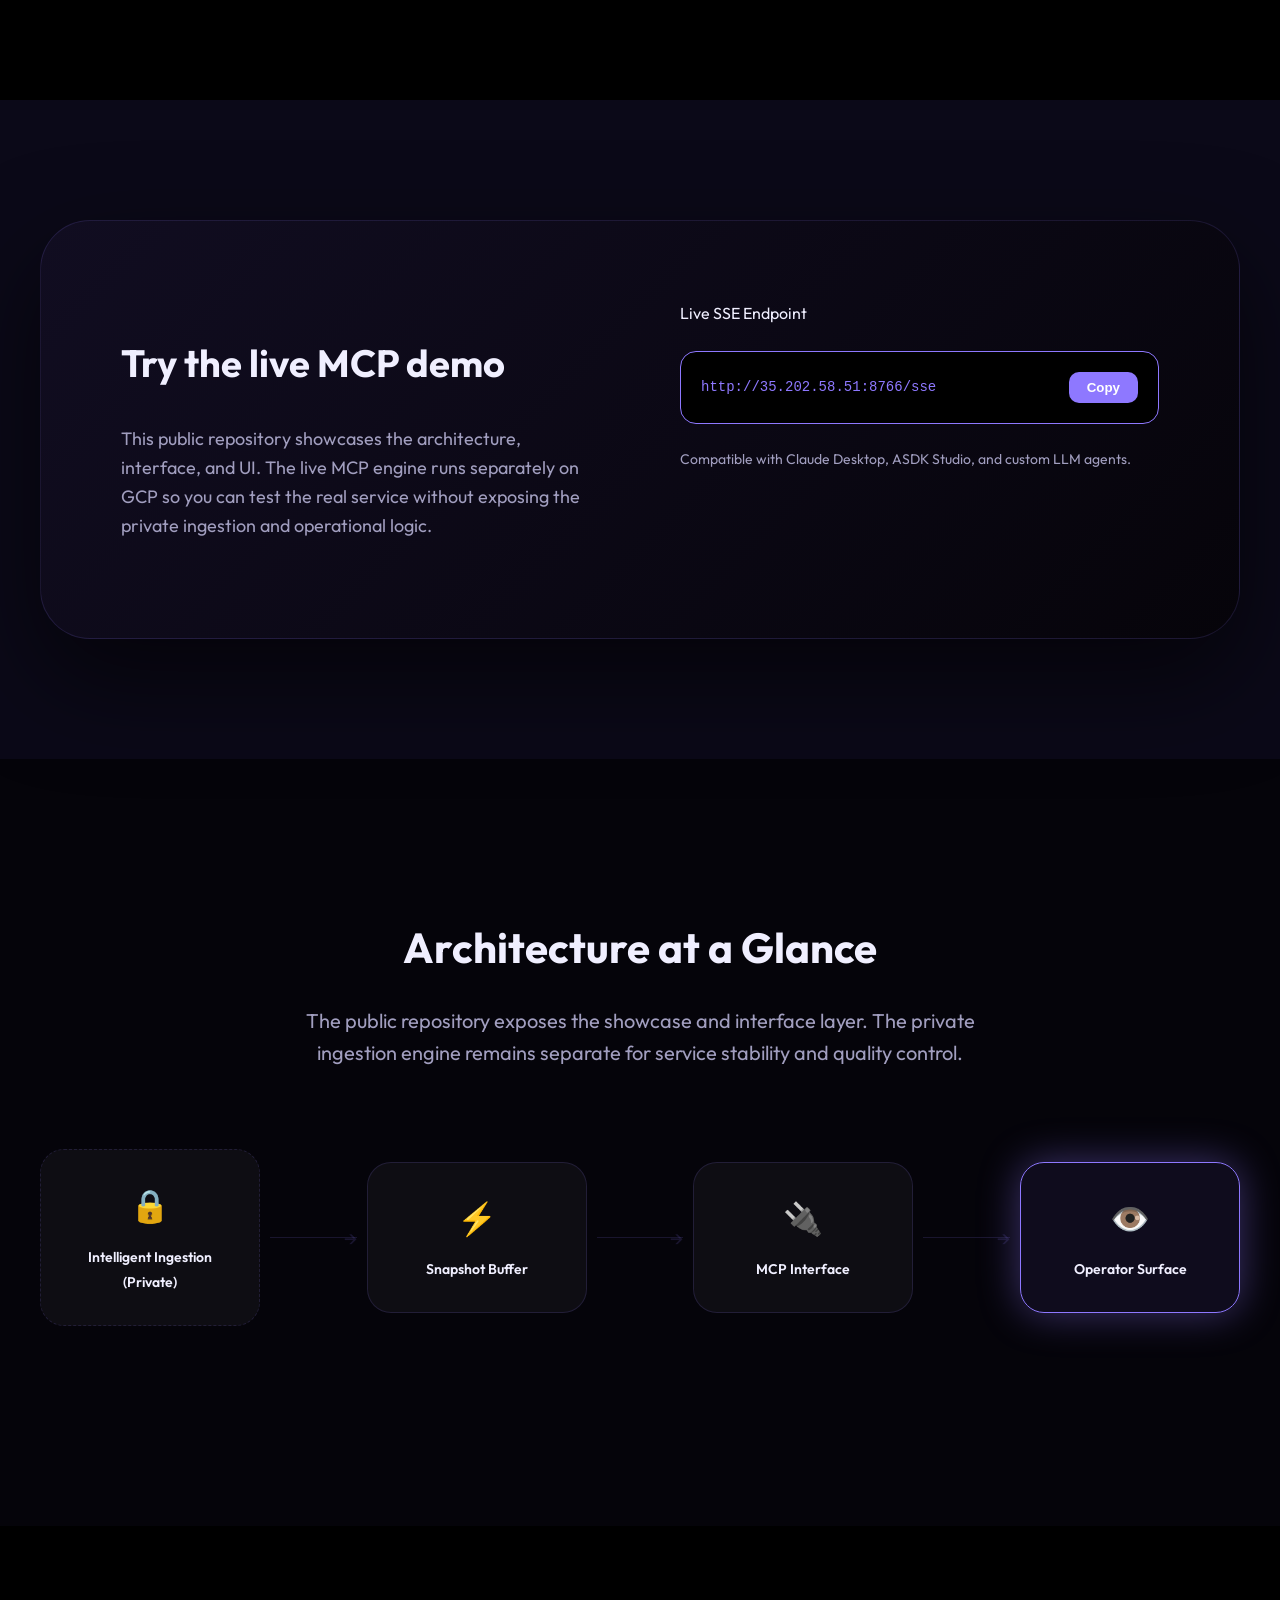
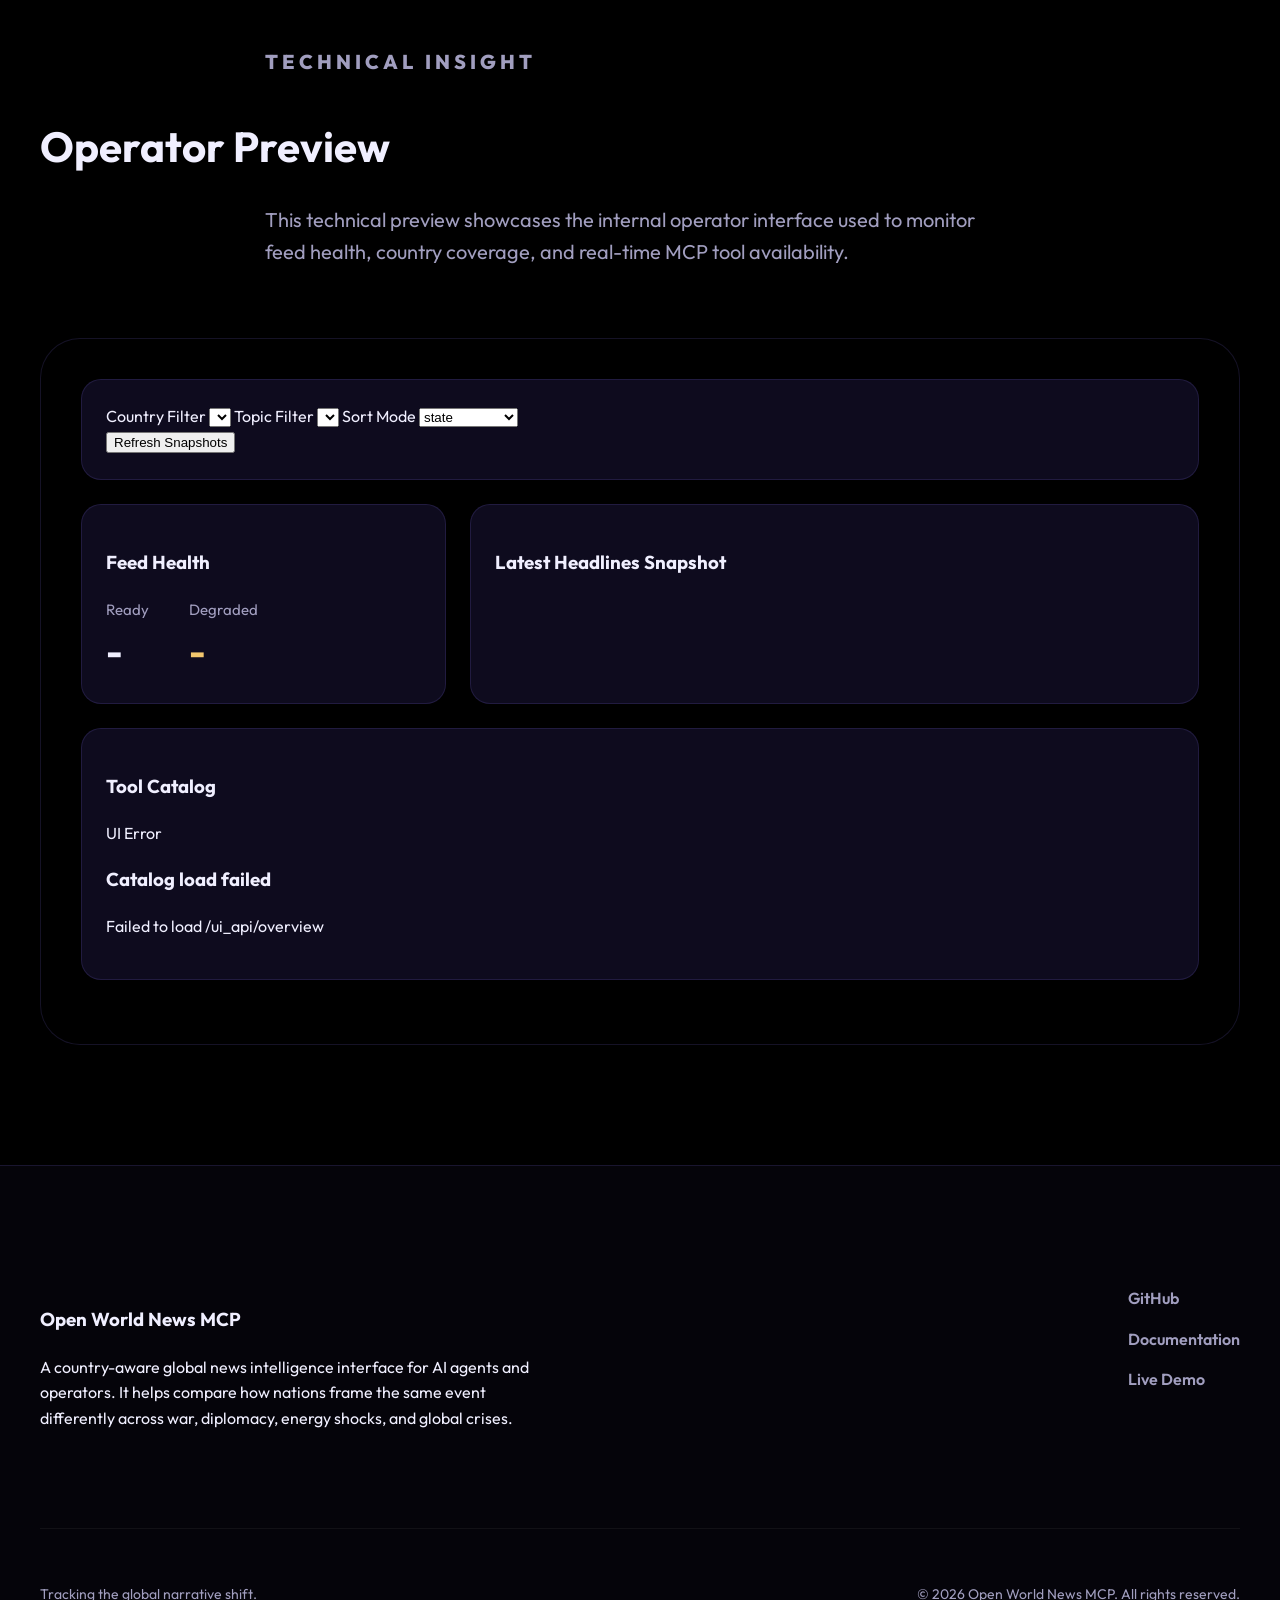
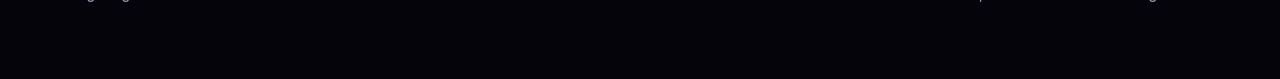
==== commit 041023b4: "UX Polish: Added Quick Start, refined narrative comparison cards, and updated platform intelligence " ====
--- a/site/index.html
+++ b/site/index.html
@@ -22,18 +22,31 @@
         </p>
         <p class="sub-lede">A country-aware global news intelligence MCP built for AI agents and operators.</p>
         <div class="cta-group">
-          <a href="#demo" class="btn btn-primary">Try Live Demo</a>
+          <a href="#demo" class="btn btn-primary highlight-btn">🚀 Try Live Demo</a>
           <a href="https://github.com/lim-asdk/open-world-news-mcp" target="_blank" class="btn btn-secondary">View on GitHub</a>
         </div>
       </div>
     </header>
+
+    <!-- [How to Try Box] -->
+    <section class="section-tiny bg-soft">
+      <div class="container">
+        <div class="try-steps-box">
+          <div class="step"><span>1</span> Open MCP Client</div>
+          <div class="step-arrow">→</div>
+          <div class="step"><span>2</span> Paste SSE URL</div>
+          <div class="step-arrow">→</div>
+          <div class="step"><span>3</span> Run Comparison Prompt</div>
+        </div>
+      </div>
+    </section>
 
     <!-- [B] Why This Matters -->
     <section class="section section-why">
       <div class="container">
         <div class="section-header center">
           <h2>Why Narrative Differences Matter</h2>
-          <p>Global events do not travel as neutral information. The same event is reframed by each country’s local media, political context, regional interests, and editorial tone. In conflict and crisis, those differences become part of the intelligence itself.</p>
+          <p>Global events do not travel as neutral information. Framing is the intelligence itself. In conflict and crisis, the narrative shift *is* the story.</p>
         </div>
         <div class="card-grid-marketing">
           <article class="feature-card">
@@ -49,73 +62,68 @@
           <article class="feature-card">
             <div class="icon">🤖</div>
             <h3>AI-Readable Layer</h3>
-            <p>Give structured, country-aware context to AI agents and human operators via a standardized MCP interface.</p>
+            <p>Give structured, country-aware context to AI agents for cleaner analysis via a standardized MCP interface.</p>
           </article>
         </div>
       </div>
     </section>
 
-    <!-- [C] What You Can Compare -->
-    <section class="section section-benefits bg-soft">
+    <!-- [C] Refined Features -->
+    <section class="section section-benefits">
       <div class="container">
         <div class="split-layout">
           <div class="sticky-side">
-            <h2>What You Can Compare</h2>
-            <p>Beyond simple headlines. Deep narrative analysis for global operators.</p>
+            <h2>Platform Intelligence</h2>
+            <p>Built for operators who need depth over noise.</p>
           </div>
           <ul class="benefit-list">
             <li>
-              <strong>Same event across multiple countries</strong>
-              <span>Track how a single crisis propagates through different national media.</span>
+              <strong>Perspective Detection</strong>
+              <span>Detect subtle shifts in language—from "strategic deterrence" to "direct escalation."</span>
             </li>
             <li>
-              <strong>Headline tone and source framing</strong>
-              <span>Detect subtle shifts in language—from "deterrence" to "escalation."</span>
+              <strong>Deep-Reading Engine</strong>
+              <span>Extracts the main article body for cleaner AI summarization and narrative analysis.</span>
             </li>
             <li>
-              <strong>War, diplomacy, energy, and market narratives</strong>
-              <span>Specialized sensors for high-stakes geopolitical domains.</span>
-            </li>
-            <li>
-              <strong>Headline snapshots plus article deep-read</strong>
-              <span>Active deep-parsing to feed your AI models clean, reliable context.</span>
-            </li>
-            <li>
-              <strong>Feed readiness and coverage scope</strong>
-              <span>Real-time monitoring of global sensor uptime and parity.</span>
+              <strong>Fast country-aware snapshots</strong>
+              <span>Immediate access to the latest global narrative snapshots via a zero-latency buffer.</span>
             </li>
           </ul>
         </div>
       </div>
     </section>
 
-    <!-- [D] Example Narratives (Ge Ge Geo-Policy Comparison) -->
-    <section class="section section-compare">
+    <!-- [D] Example Narratives Card Redesign -->
+    <section class="section section-compare bg-black">
       <div class="container">
         <div class="section-header center">
           <h2>See the same crisis through different national lenses</h2>
-          <p>How the same event is prioritized and described by regional media leaders.</p>
+          <p>The core value of Open World News MCP: Analyzing the world's varying narratives side-by-side.</p>
         </div>
         <div class="comparison-grid">
           <div class="compare-card country-usa">
             <div class="card-tag">USA</div>
-            <h4>"Strategic deterrence, coalition building, and global pressure."</h4>
+            <div class="focus-title">Strategic Alliance</div>
+            <h4>"Deterrence and global coalition response to regional aggression."</h4>
             <div class="keywords">
-              <span>escalation</span> <span>deterrence</span> <span>pressure</span>
-            </div>
-          </div>
-          <div class="compare-card country-uk highlight">
+              <span>deterrence</span> <span>pressure</span> <span>coalition</span>
+            </div>
+          </div>
+          <div class="compare-card highlight country-uk">
             <div class="card-tag">UNITED KINGDOM</div>
-            <h4>"International law, humanitarian urgency, and energy security."</h4>
+            <div class="focus-title">Humanitarian/Legal</div>
+            <h4>"International law, humanitarian impact, and energy cost assessments."</h4>
             <div class="keywords">
-              <span>assessment</span> <span>domestic-impact</span> <span>energy-cost</span>
+              <span>law</span> <span>humanitarian</span> <span>energy-cost</span>
             </div>
           </div>
           <div class="compare-card country-gulf">
             <div class="card-tag">GULF / SAUDI</div>
-            <h4>"Regional stability, military readiness, and direct posture."</h4>
+            <div class="focus-title">Stability/Readiness</div>
+            <h4>"Regional stability, military readiness, and de-escalation posture."</h4>
             <div class="keywords">
-              <span>regional-threat</span> <span>military-readiness</span> <span>posture</span>
+              <span>readiness</span> <span>stability</span> <span>posture</span>
             </div>
           </div>
         </div>
@@ -183,7 +191,7 @@
         <div class="section-header">
           <p class="eyebrow">Technical Insight</p>
           <h2>Operator Preview</h2>
-          <p>Monitor feed health, country coverage, and MCP tool availability through the operator-facing interface.</p>
+          <p>This technical preview showcases the internal operator interface used to monitor feed health, country coverage, and real-time MCP tool availability.</p>
         </div>
         
         <div class="operator-ui-wrapper">
--- a/site/styles.css
+++ b/site/styles.css
@@ -29,7 +29,9 @@
 /* Gradient Text */
 .gradient-text {
   background: linear-gradient(135deg, #fff 0%, #a691ff 100%);
-  -webkit-background-clip: text; -webkit-text-fill-color: transparent;
+  -webkit-background-clip: text;
+  background-clip: text;
+  -webkit-text-fill-color: transparent;
 }
 
 /* Hero Section */
@@ -49,8 +51,16 @@
 .btn { padding: 20px 40px; border-radius: 18px; font-weight: 700; text-decoration: none; font-size: 17px; transition: all 0.3s cubic-bezier(0.175, 0.885, 0.32, 1.275); cursor: pointer; }
 .btn-primary { background: var(--accent); color: #fff; box-shadow: 0 10px 40px var(--accent-glow); }
 .btn-primary:hover { transform: translateY(-5px) scale(1.02); box-shadow: 0 20px 50px var(--accent-glow); }
+.highlight-btn { background: linear-gradient(135deg, var(--accent) 0%, #ff70a4 100%); }
 .btn-secondary { border: 1px solid var(--line); color: #fff; background: var(--glass); }
 .btn-secondary:hover { background: var(--line); }
+
+/* How to Try Box */
+.section-tiny { padding: 40px 0; border-bottom: 1px solid var(--line); }
+.try-steps-box { display: flex; align-items: center; justify-content: center; gap: 30px; background: rgba(142, 120, 255, 0.05); padding: 24px; border-radius: 20px; border: 1px solid var(--line); }
+.step { display: flex; align-items: center; gap: 12px; font-weight: 600; font-size: 15px; }
+.step span { width: 28px; height: 28px; background: var(--accent); border-radius: 50%; display: flex; align-items: center; justify-content: center; font-size: 14px; color: #fff; }
+.step-arrow { color: var(--line); font-size: 20px; }
 
 /* Section Layouts */
 .section { padding: 120px 0; }
@@ -58,6 +68,7 @@
 .section-header.center { text-align: center; }
 .section-header h2 { font-size: 42px; margin-bottom: 24px; }
 .section-header p { font-size: 20px; color: var(--muted); max-width: 750px; margin: 0 auto; }
+.focus-title { font-size: 42px; margin-bottom: 24px; }
 
 /* Card Grid Marketing */
 .card-grid-marketing { display: grid; grid-template-columns: repeat(3, 1fr); gap: 30px; }
@@ -83,8 +94,9 @@
 .compare-card { padding: 40px; border-radius: 28px; border: 1px solid var(--line); background: var(--panel); position: relative; overflow: hidden; }
 .compare-card::after { content: ''; position: absolute; top:0; left:0; right:0; height:4px; background: var(--line); }
 .compare-card.highlight::after { background: var(--accent); }
-.card-tag { display: inline-block; padding: 6px 14px; border-radius: 10px; background: var(--line); font-size: 12px; font-weight: 800; margin-bottom: 24px; letter-spacing: 0.1em; color: #fff; }
-.compare-card h4 { font-size: 20px; color: #fff; margin-bottom: 24px; font-weight: 600; font-style: italic; }
+.card-tag { display: inline-block; padding: 6px 14px; border-radius: 10px; background: var(--line); font-size: 12px; font-weight: 800; margin-bottom: 12px; letter-spacing: 0.1em; color: #fff; }
+.focus-title { color: var(--accent); font-size: 13px; font-weight: 800; text-transform: uppercase; margin-bottom: 16px; letter-spacing: 0.05em; }
+.compare-card h4 { font-size: 20px; color: #fff; margin-bottom: 24px; font-weight: 600; font-style: italic; line-height: 1.4; }
 .keywords { display: flex; gap: 8px; flex-wrap: wrap; }
 .keywords span { padding: 5px 12px; border-radius: 6px; background: rgba(255,255,255,0.05); font-size: 13px; color: var(--muted); }
 
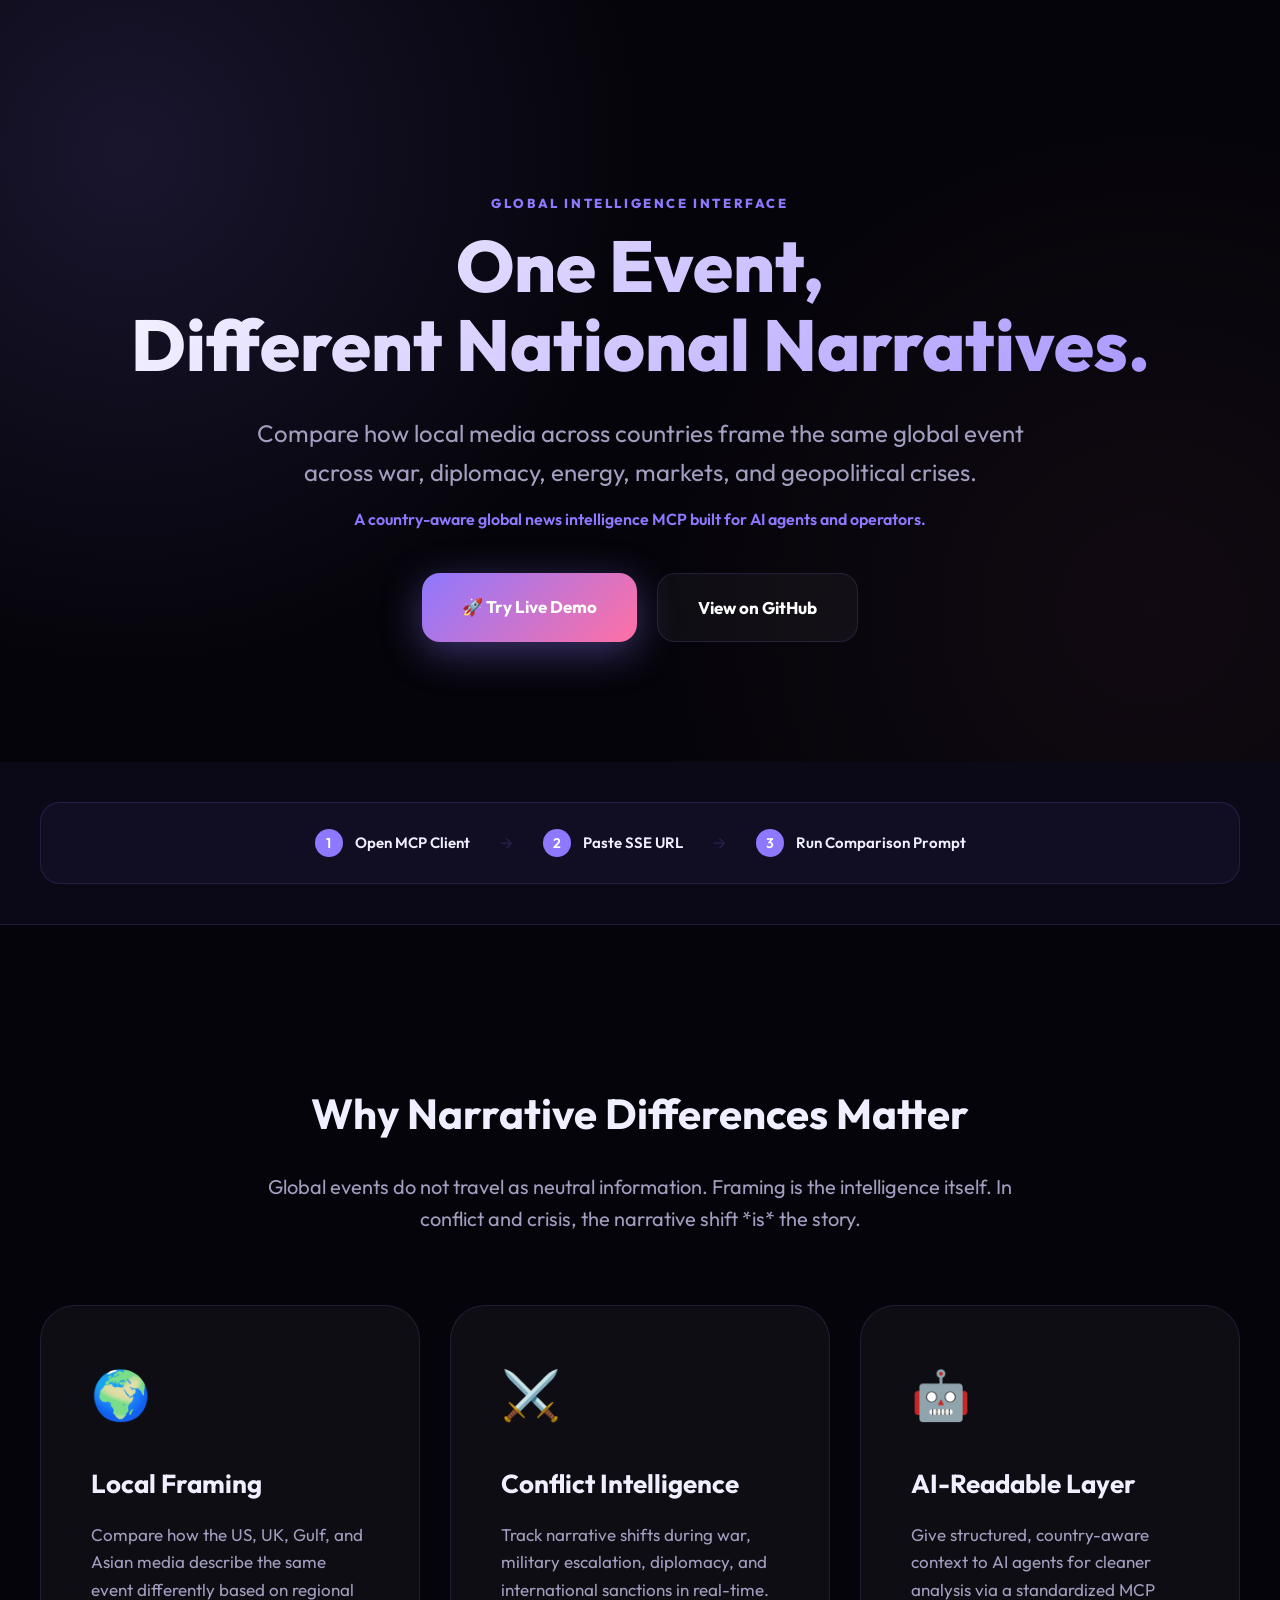
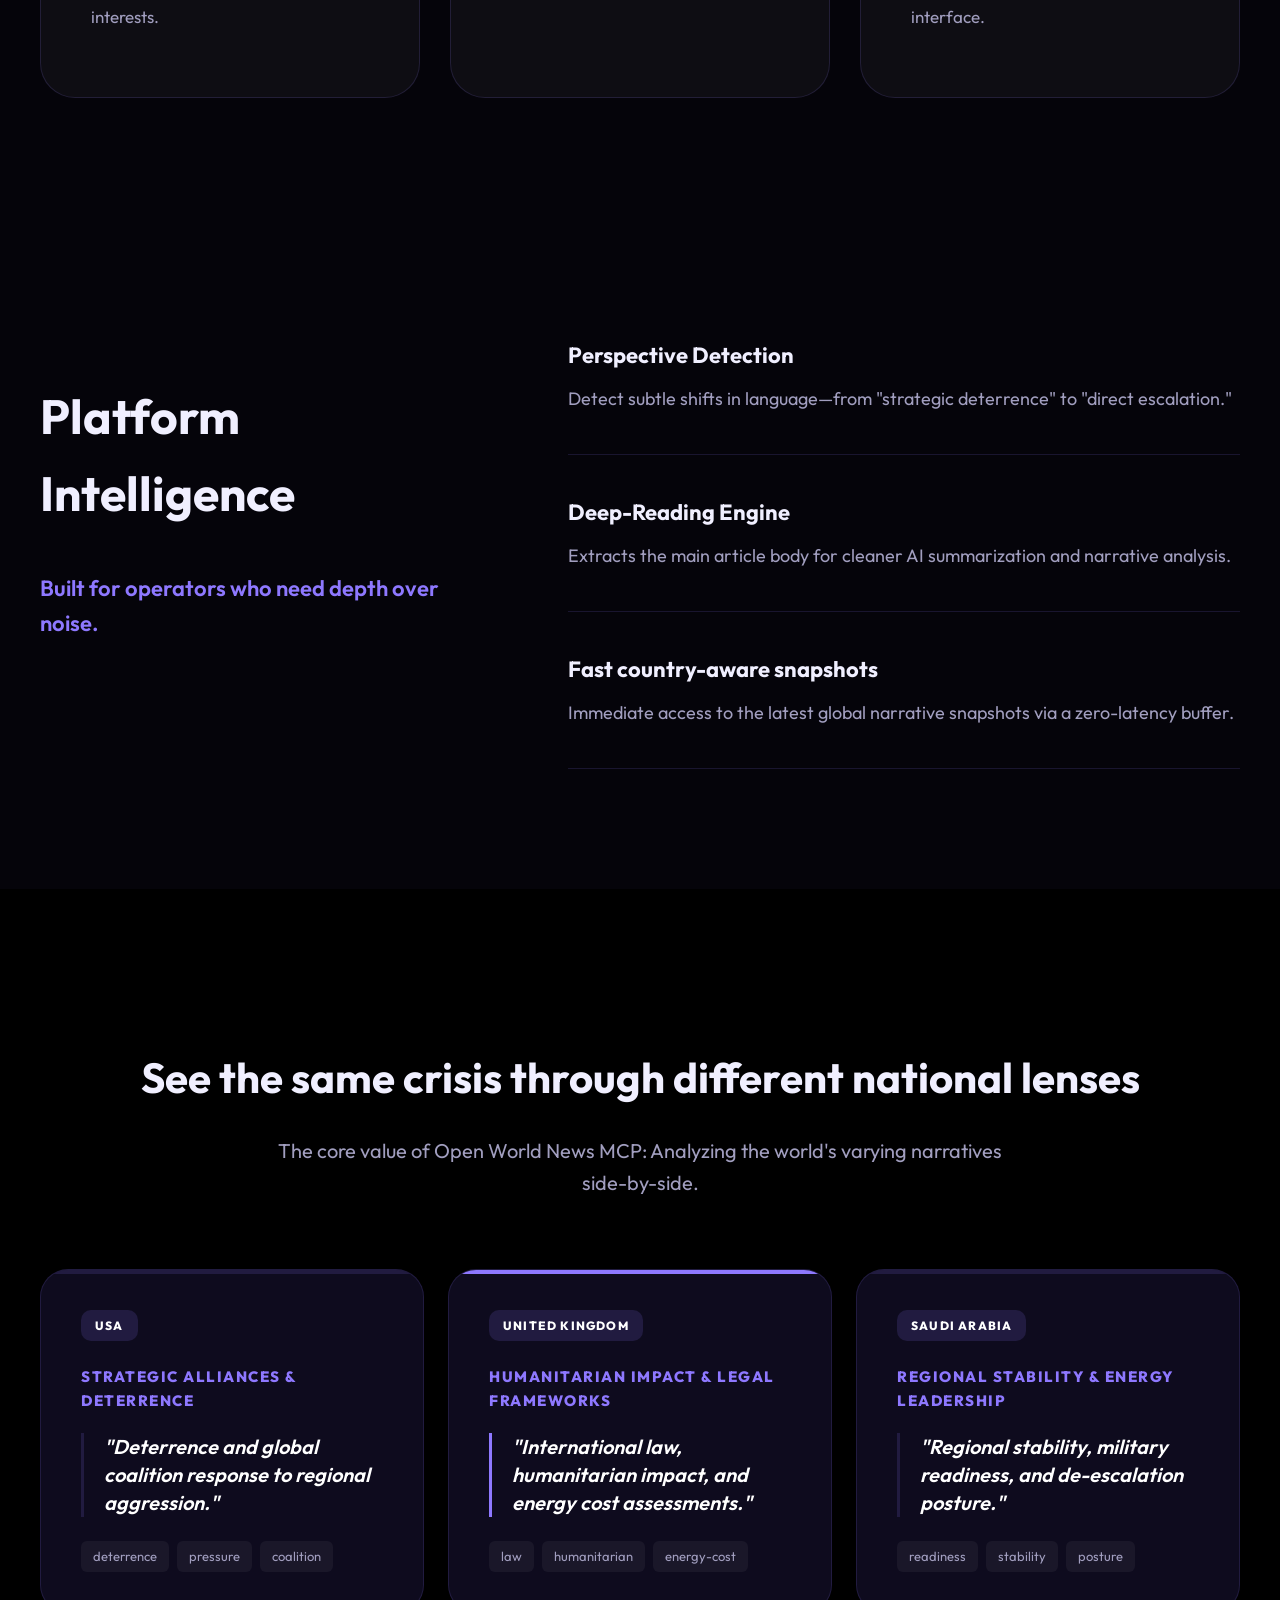
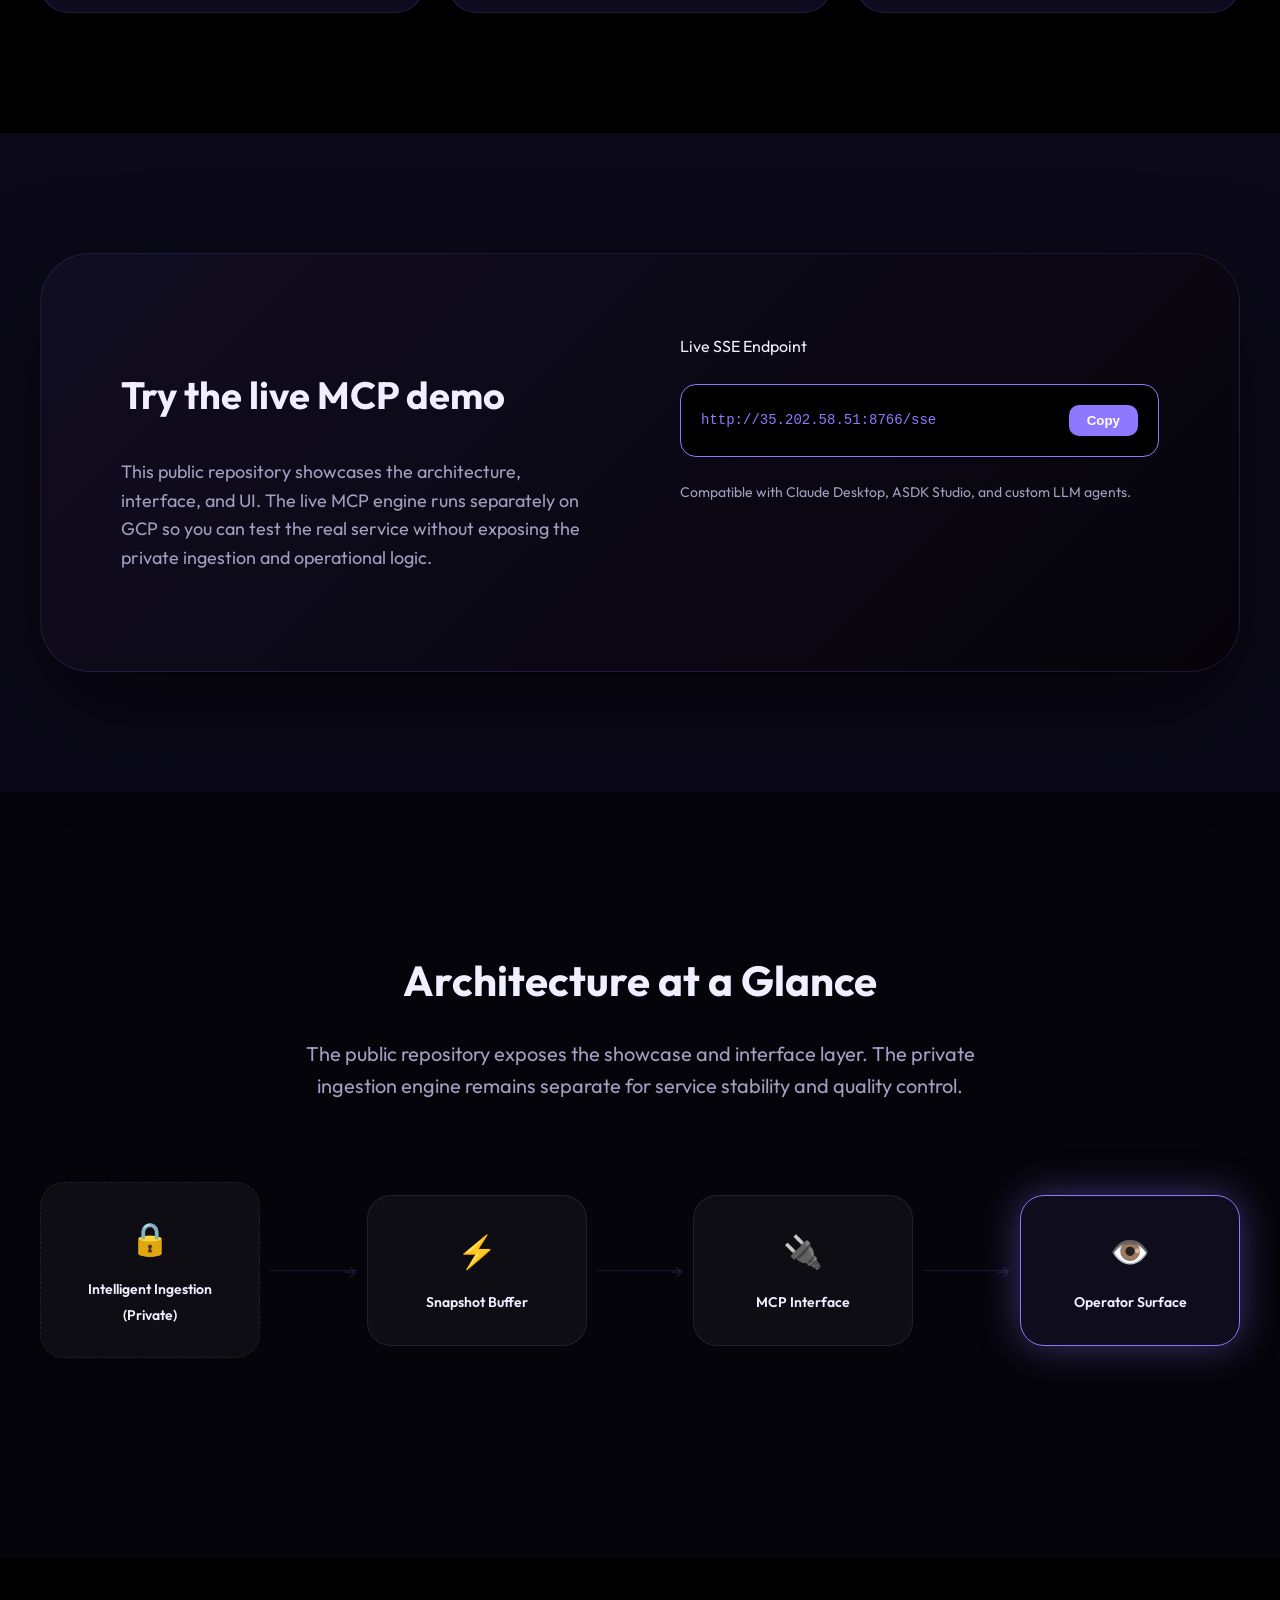
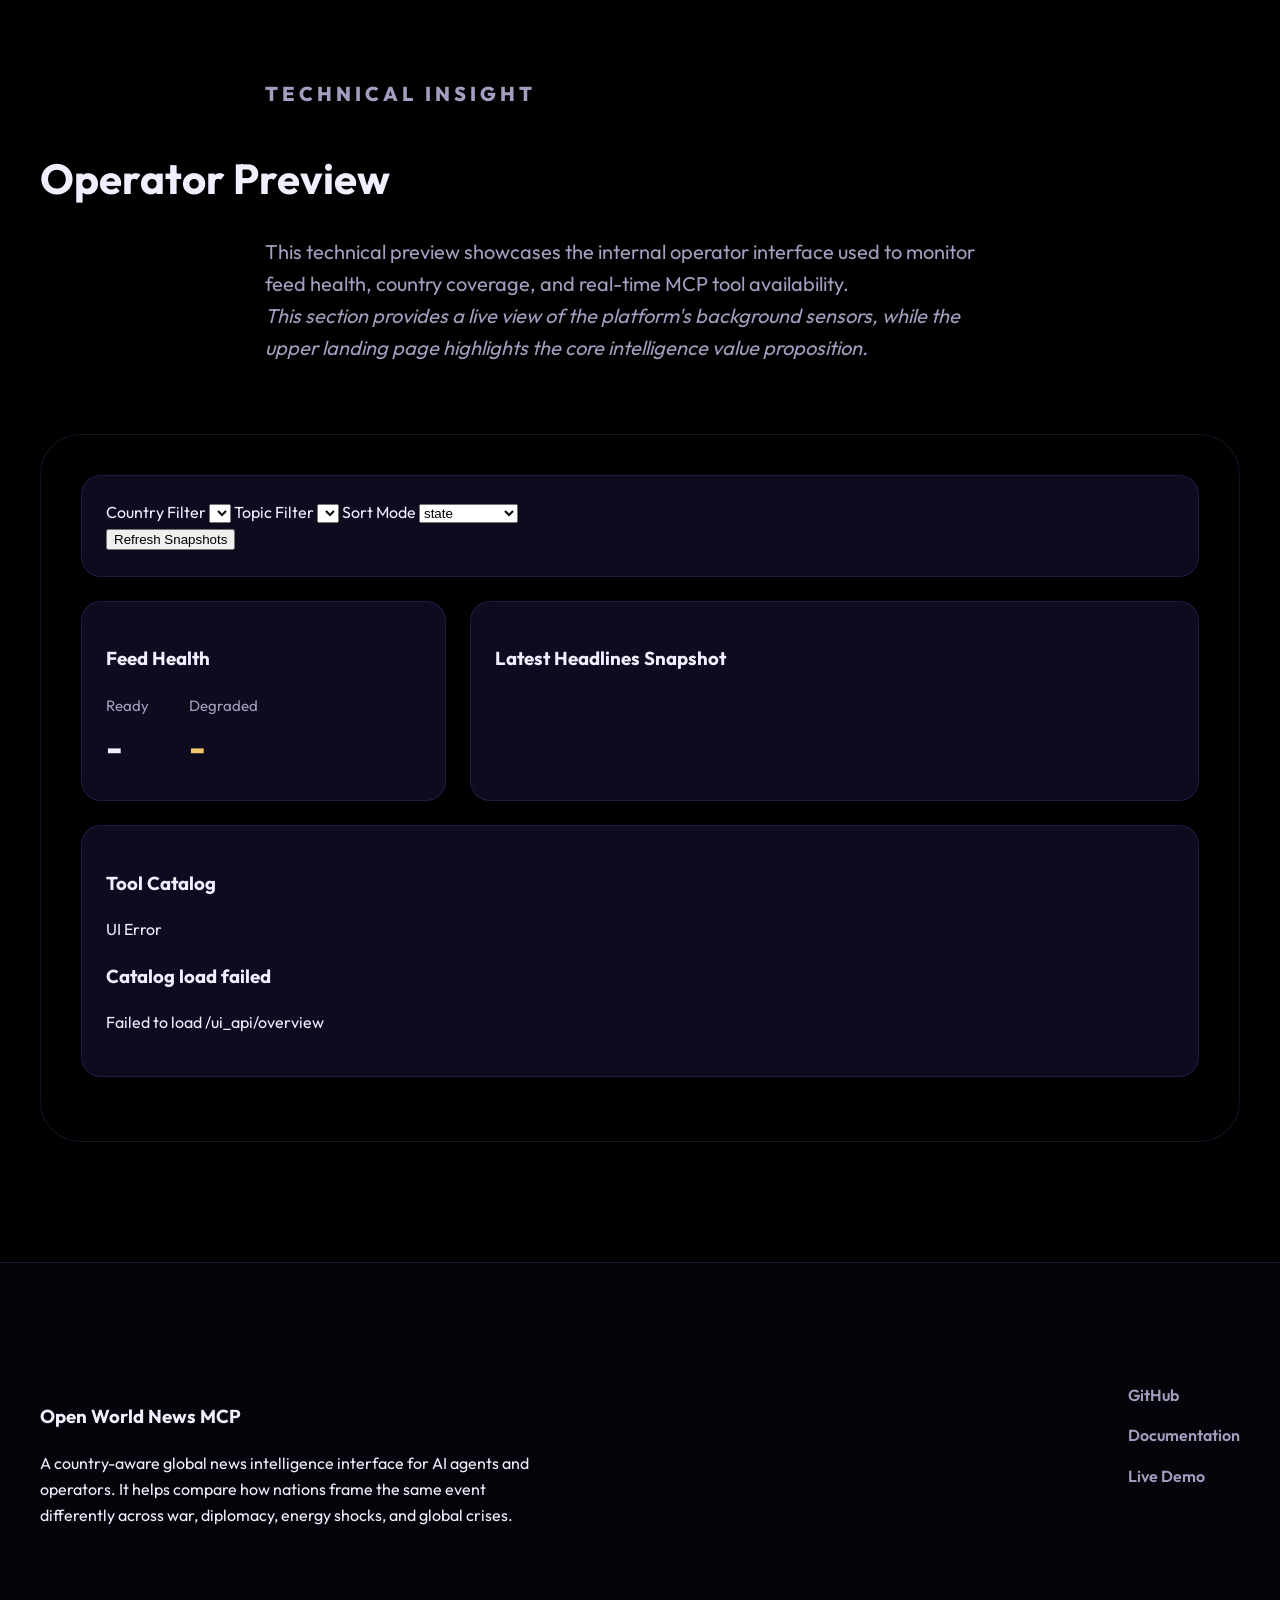
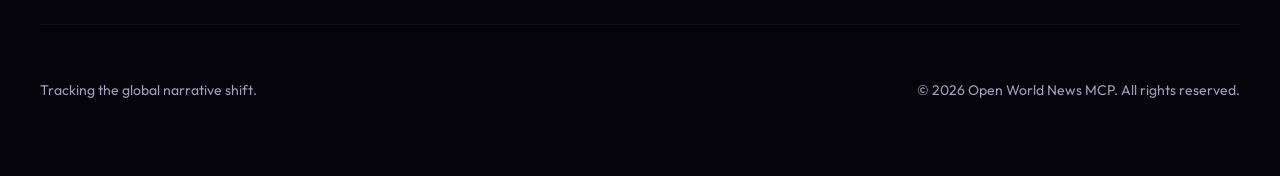
==== commit 6eb12274: "Final UX Polish: High-end narrative cards, operator context, and brand noise removal" ====
--- a/site/index.html
+++ b/site/index.html
@@ -104,24 +104,24 @@
         <div class="comparison-grid">
           <div class="compare-card country-usa">
             <div class="card-tag">USA</div>
-            <div class="focus-title">Strategic Alliance</div>
-            <h4>"Deterrence and global coalition response to regional aggression."</h4>
+            <div class="focus-title">Strategic Alliances & Deterrence</div>
+            <p class="quote">"Deterrence and global coalition response to regional aggression."</p>
             <div class="keywords">
               <span>deterrence</span> <span>pressure</span> <span>coalition</span>
             </div>
           </div>
           <div class="compare-card highlight country-uk">
             <div class="card-tag">UNITED KINGDOM</div>
-            <div class="focus-title">Humanitarian/Legal</div>
-            <h4>"International law, humanitarian impact, and energy cost assessments."</h4>
+            <div class="focus-title">Humanitarian Impact & Legal Frameworks</div>
+            <p class="quote">"International law, humanitarian impact, and energy cost assessments."</p>
             <div class="keywords">
               <span>law</span> <span>humanitarian</span> <span>energy-cost</span>
             </div>
           </div>
           <div class="compare-card country-gulf">
-            <div class="card-tag">GULF / SAUDI</div>
-            <div class="focus-title">Stability/Readiness</div>
-            <h4>"Regional stability, military readiness, and de-escalation posture."</h4>
+            <div class="card-tag">SAUDI ARABIA</div>
+            <div class="focus-title">Regional Stability & Energy Leadership</div>
+            <p class="quote">"Regional stability, military readiness, and de-escalation posture."</p>
             <div class="keywords">
               <span>readiness</span> <span>stability</span> <span>posture</span>
             </div>
@@ -192,6 +192,7 @@
           <p class="eyebrow">Technical Insight</p>
           <h2>Operator Preview</h2>
           <p>This technical preview showcases the internal operator interface used to monitor feed health, country coverage, and real-time MCP tool availability.</p>
+          <p class="context-note">This section provides a live view of the platform's background sensors, while the upper landing page highlights the core intelligence value proposition.</p>
         </div>
         
         <div class="operator-ui-wrapper">
--- a/site/styles.css
+++ b/site/styles.css
@@ -94,9 +94,11 @@
 .compare-card { padding: 40px; border-radius: 28px; border: 1px solid var(--line); background: var(--panel); position: relative; overflow: hidden; }
 .compare-card::after { content: ''; position: absolute; top:0; left:0; right:0; height:4px; background: var(--line); }
 .compare-card.highlight::after { background: var(--accent); }
-.card-tag { display: inline-block; padding: 6px 14px; border-radius: 10px; background: var(--line); font-size: 12px; font-weight: 800; margin-bottom: 12px; letter-spacing: 0.1em; color: #fff; }
-.focus-title { color: var(--accent); font-size: 13px; font-weight: 800; text-transform: uppercase; margin-bottom: 16px; letter-spacing: 0.05em; }
-.compare-card h4 { font-size: 20px; color: #fff; margin-bottom: 24px; font-weight: 600; font-style: italic; line-height: 1.4; }
+.card-tag { display: inline-block; padding: 6px 14px; border-radius: 10px; background: var(--line); font-size: 12px; font-weight: 800; margin-bottom: 24px; letter-spacing: 0.1em; color: #fff; }
+.focus-title { color: var(--accent); font-size: 15px; font-weight: 800; text-transform: uppercase; margin-bottom: 12px; letter-spacing: 0.1em; }
+.compare-card .quote { font-size: 20px; color: #fff; margin-bottom: 24px; font-weight: 600; font-style: italic; line-height: 1.4; border-left: 3px solid var(--line); padding-left: 20px; }
+.compare-card.highlight .quote { border-left-color: var(--accent); }
+.context-note { font-size: 15px; color: var(--accent); margin-top: 10px; font-style: italic; }
 .keywords { display: flex; gap: 8px; flex-wrap: wrap; }
 .keywords span { padding: 5px 12px; border-radius: 6px; background: rgba(255,255,255,0.05); font-size: 13px; color: var(--muted); }
 
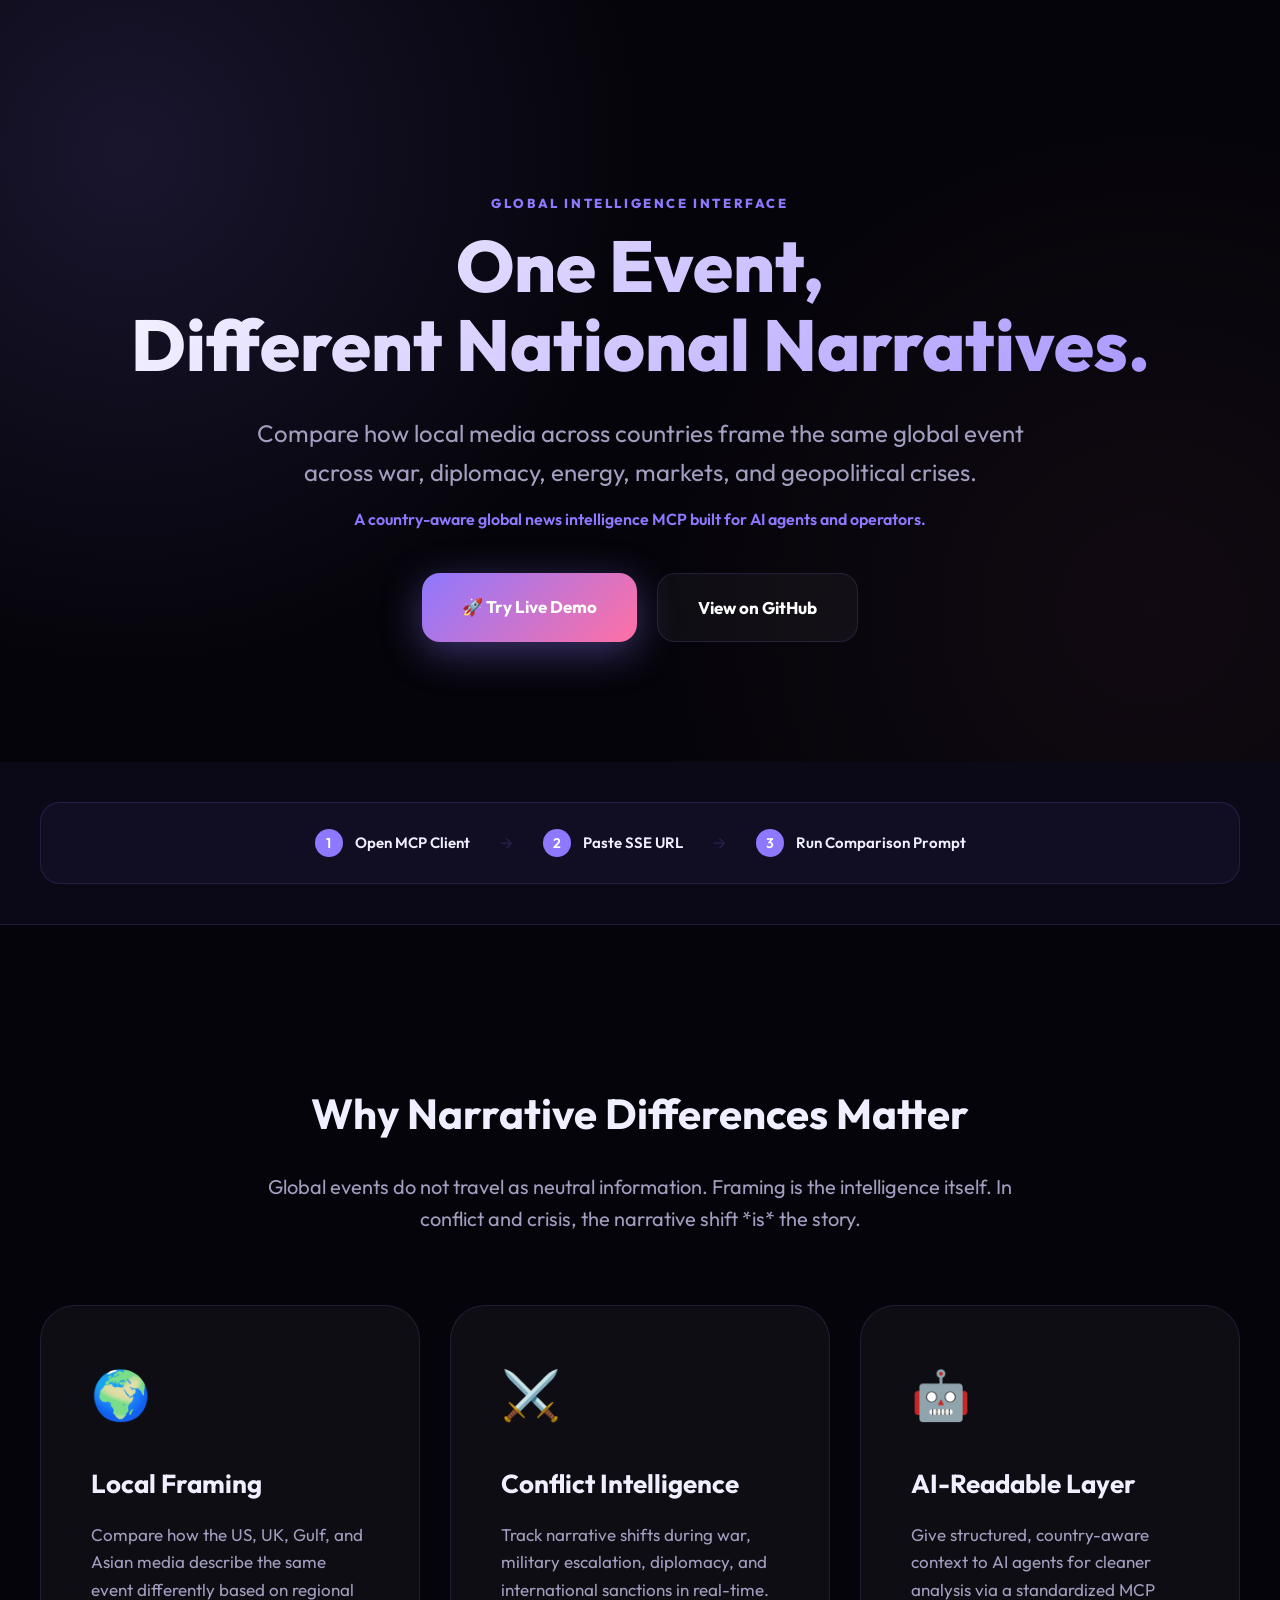
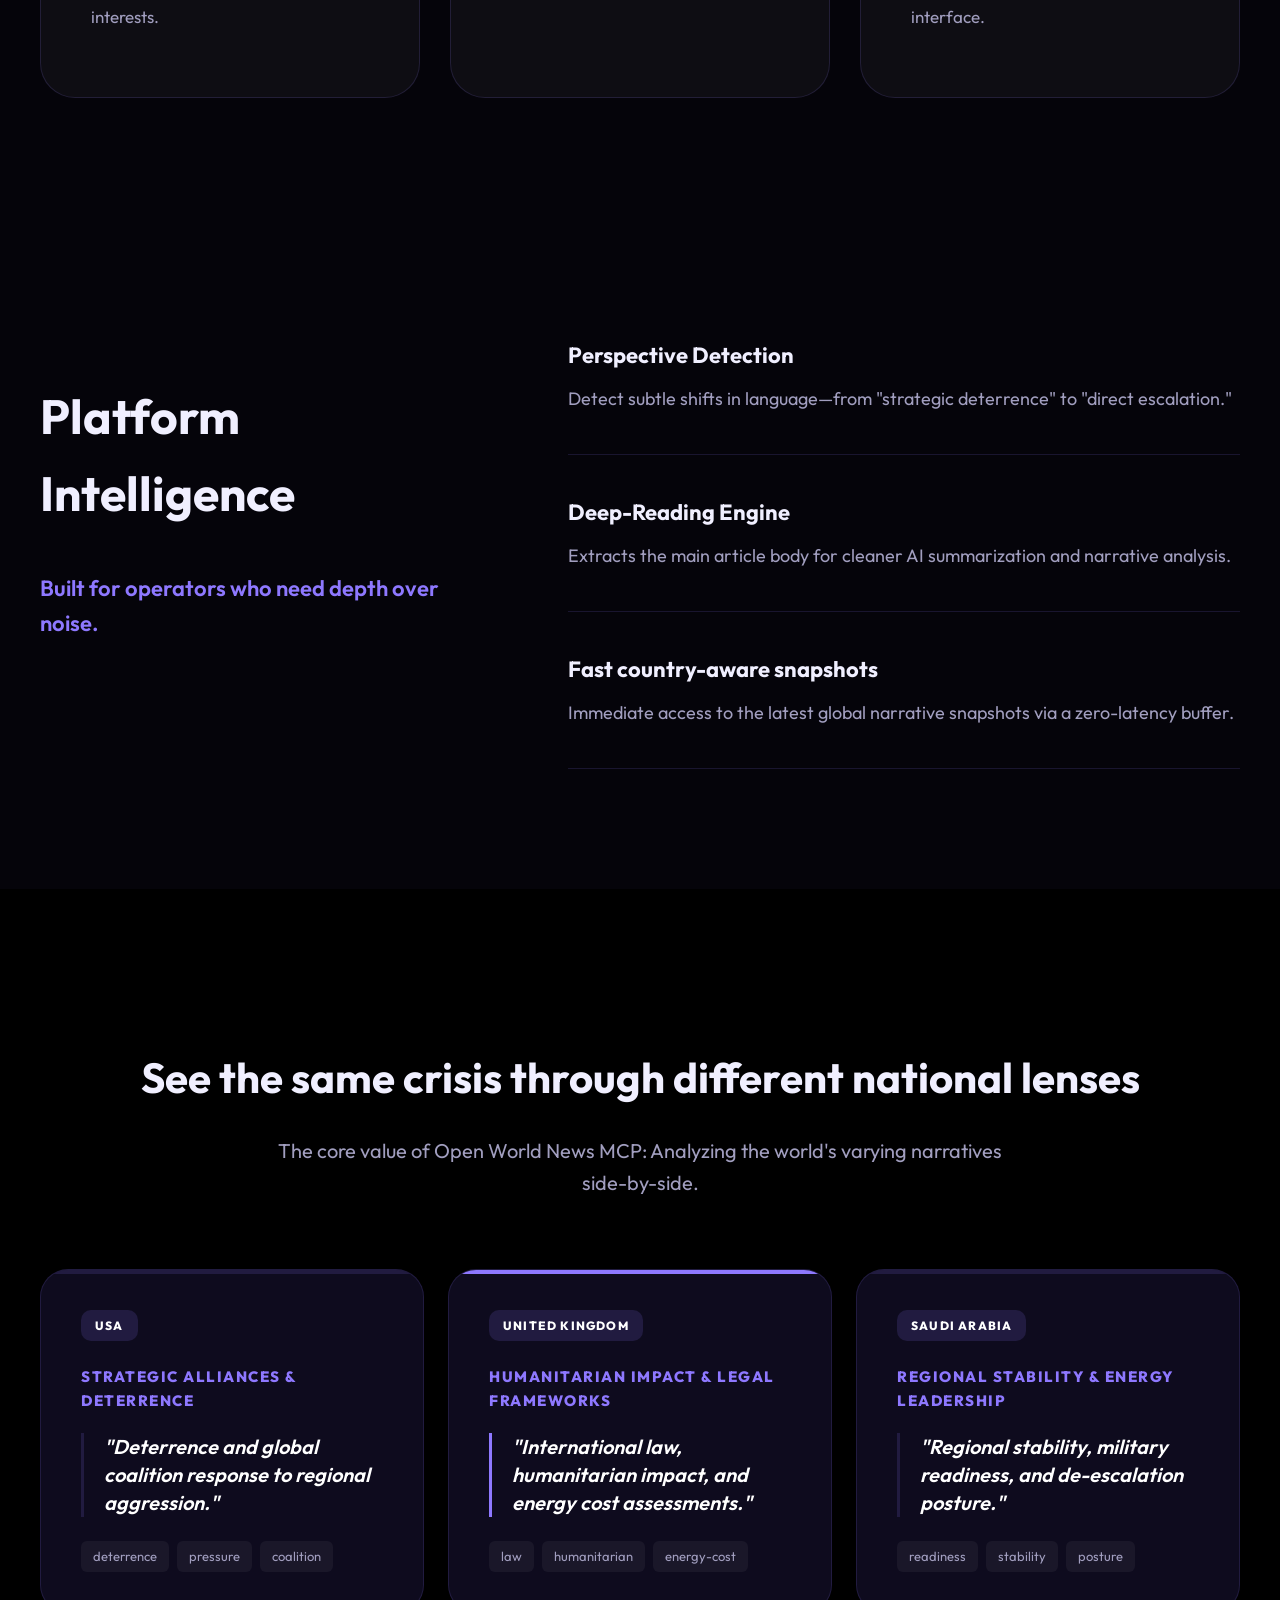
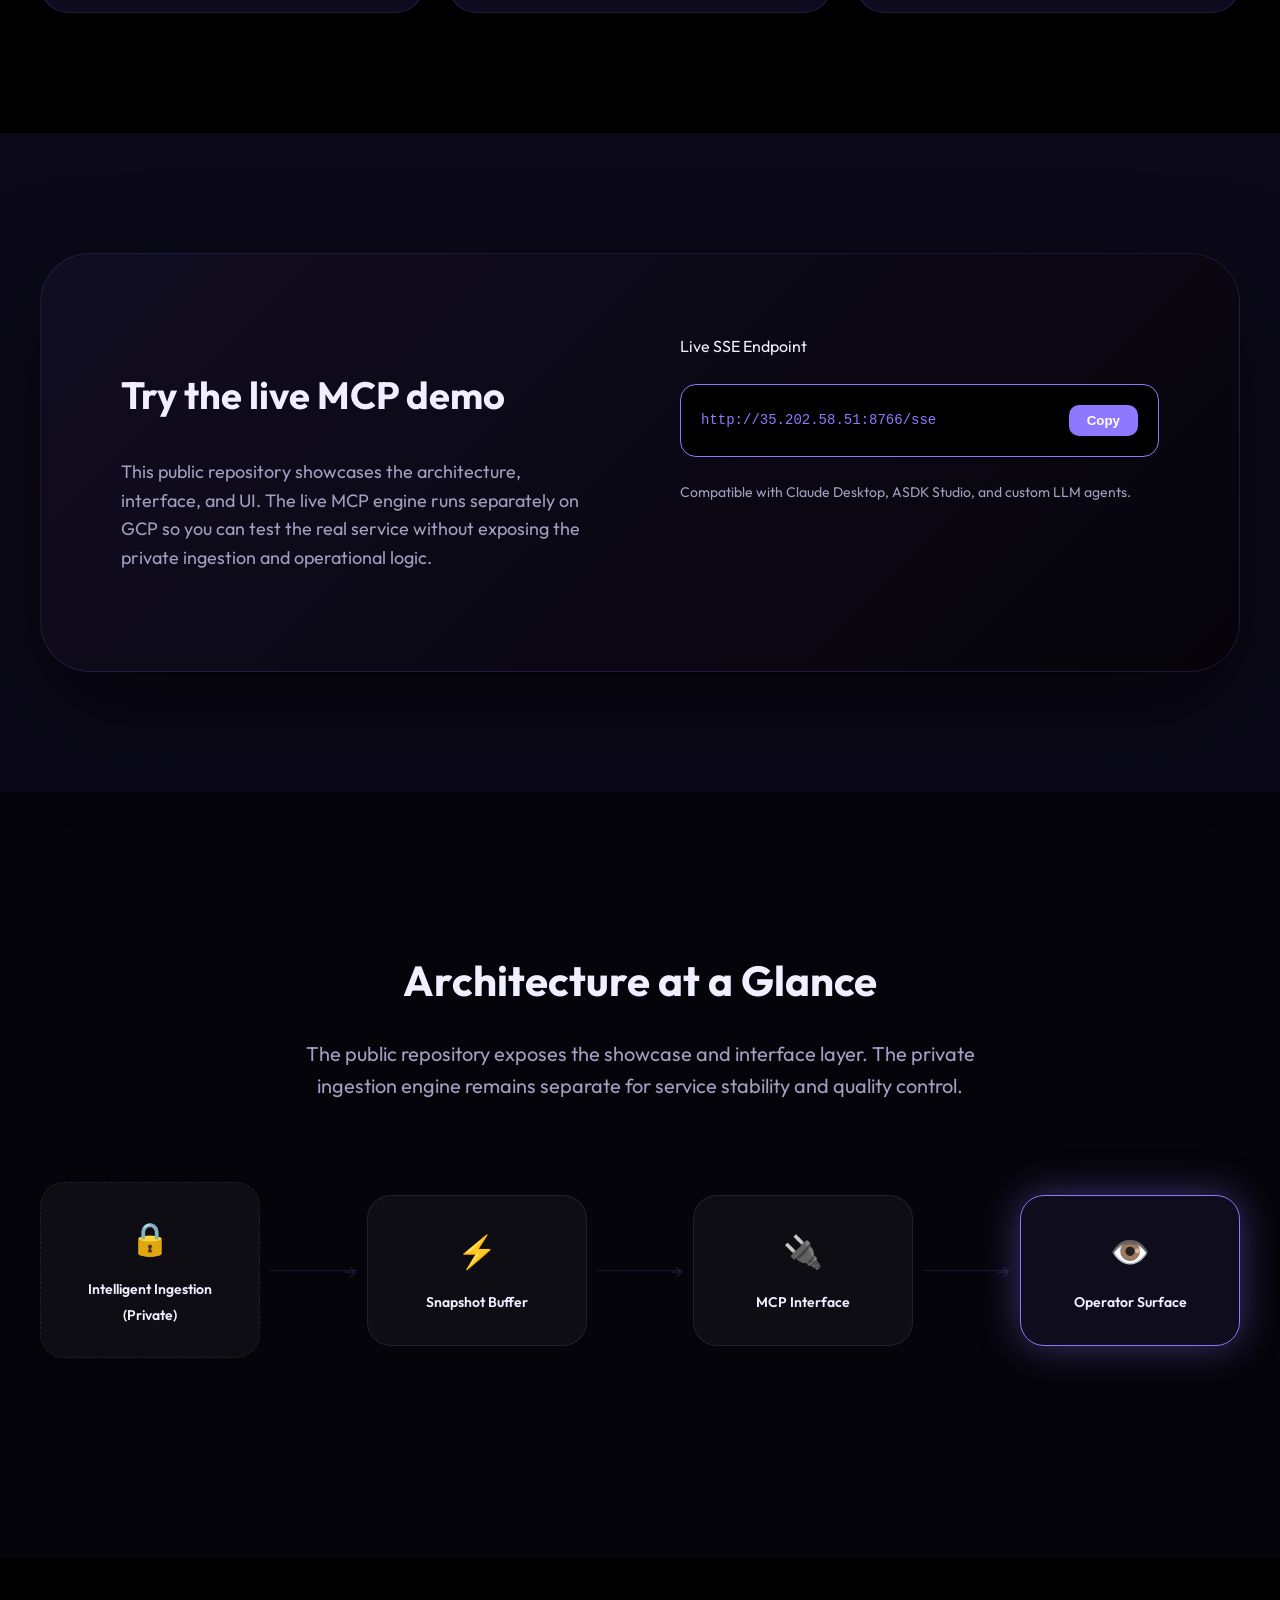
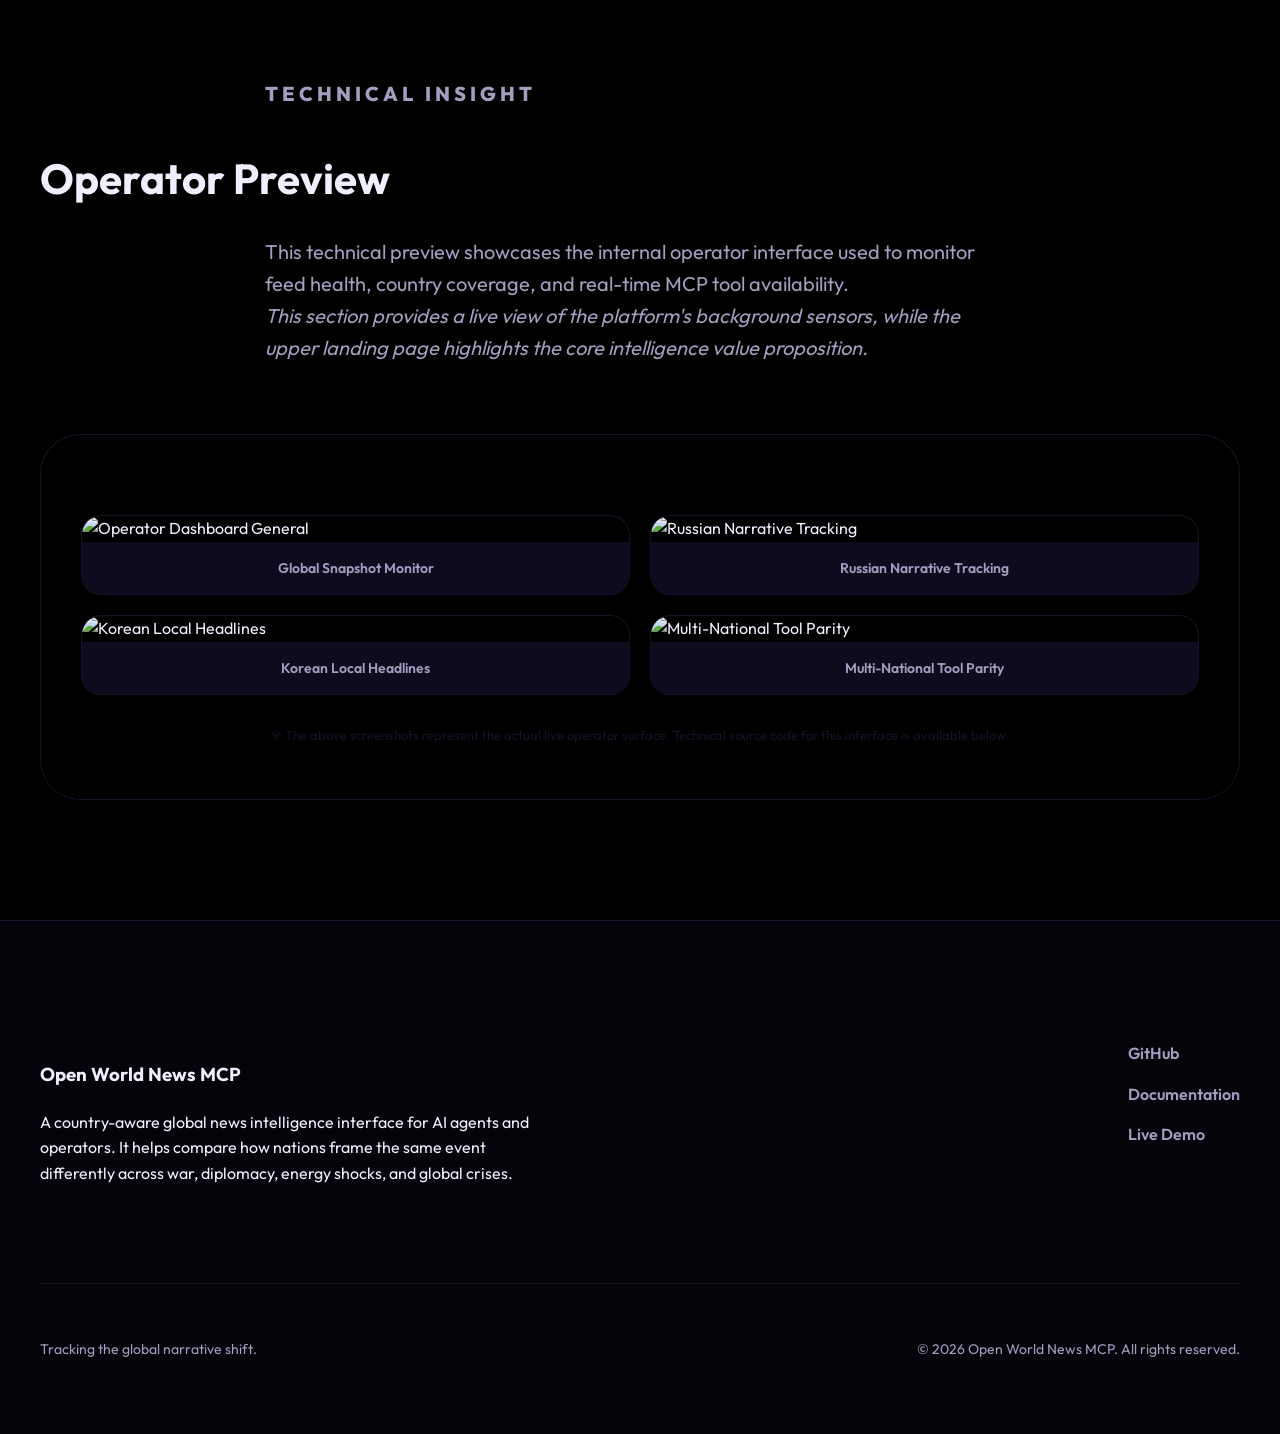
==== commit c95e034d: "UI: Implemented 2x2 Screenshot Matrix for Operator Preview" ====
--- a/site/index.html
+++ b/site/index.html
@@ -196,51 +196,28 @@
         </div>
         
         <div class="operator-ui-wrapper">
-          <!-- Nested Original Logic -->
-          <div class="panel panel-controls">
-            <div class="control-grid">
-              <label class="control-field">
-                <span>Country Filter</span>
-                <select id="country-filter"></select>
-              </label>
-              <label class="control-field">
-                <span>Topic Filter</span>
-                <select id="topic-filter"></select>
-              </label>
-              <label class="control-field">
-                <span>Sort Mode</span>
-                <select id="sort-mode">
-                  <option value="state">state</option>
-                  <option value="country">country</option>
-                  <option value="topic">topic</option>
-                  <option value="source">source</option>
-                  <option value="latest">latest update</option>
-                </select>
-              </label>
-              <div class="control-actions">
-                <button id="refresh-button" type="button">Refresh Snapshots</button>
-              </div>
-            </div>
-          </div>
-
-          <div class="grid-preview">
-            <div class="panel">
-              <h3>Feed Health</h3>
-              <div class="stat-group">
-                <div class="stat">Ready <strong id="feed-ready-count">-</strong></div>
-                <div class="stat degraded">Degraded <strong id="feed-degraded-count">-</strong></div>
-              </div>
-              <div id="feed-status-meta" class="meta-strip"></div>
-            </div>
-            <div class="panel">
-              <h3>Latest Headlines Snapshot</h3>
-              <div id="headline-preview" class="stack"></div>
-            </div>
-          </div>
-
-          <div class="panel">
-            <h3>Tool Catalog</h3>
-            <div id="tool-cards" class="card-grid-small"></div>
+          <div class="screenshot-matrix">
+            <div class="matrix-item">
+              <img src="screenshots/ui_dashboard.png" alt="Operator Dashboard General" />
+              <p>Global Snapshot Monitor</p>
+            </div>
+            <div class="matrix-item">
+              <img src="screenshots/ui_dashboard_ru.png" alt="Russian Narrative Tracking" />
+              <p>Russian Narrative Tracking</p>
+            </div>
+            <div class="matrix-item">
+              <img src="screenshots/ui_dashboard_kor.png" alt="Korean Local Headlines" />
+              <p>Korean Local Headlines</p>
+            </div>
+            <div class="matrix-item">
+              <img src="screenshots/ui_dashboard_tools.png" alt="Multi-National Tool Parity" />
+              <p>Multi-National Tool Parity</p>
+            </div>
+          </div>
+          
+          <!-- Nested Original Logic (Hidden by default or simplified) -->
+          <div class="technical-details-toggle">
+            <p>※ The above screenshots represent the actual live operator surface. Technical source code for this interface is available below.</p>
           </div>
         </div>
       </div>
--- a/site/styles.css
+++ b/site/styles.css
@@ -99,6 +99,44 @@
 .compare-card .quote { font-size: 20px; color: #fff; margin-bottom: 24px; font-weight: 600; font-style: italic; line-height: 1.4; border-left: 3px solid var(--line); padding-left: 20px; }
 .compare-card.highlight .quote { border-left-color: var(--accent); }
 .context-note { font-size: 15px; color: var(--accent); margin-top: 10px; font-style: italic; }
+
+/* Screenshot Matrix */
+.screenshot-matrix {
+  display: grid;
+  grid-template-columns: repeat(2, 1fr);
+  gap: 20px;
+  margin-top: 40px;
+}
+.matrix-item {
+  background: #000;
+  border: 1px solid var(--line);
+  border-radius: 20px;
+  overflow: hidden;
+  transition: transform 0.3s;
+}
+.matrix-item:hover {
+  transform: scale(1.02);
+  border-color: var(--accent);
+}
+.matrix-item img {
+  width: 100%;
+  display: block;
+}
+.matrix-item p {
+  padding: 15px;
+  font-size: 14px;
+  text-align: center;
+  color: var(--muted);
+  background: var(--panel);
+  margin: 0;
+  font-weight: 600;
+}
+.technical-details-toggle {
+  margin-top: 30px;
+  text-align: center;
+  color: var(--line);
+  font-size: 13px;
+}
 .keywords { display: flex; gap: 8px; flex-wrap: wrap; }
 .keywords span { padding: 5px 12px; border-radius: 6px; background: rgba(255,255,255,0.05); font-size: 13px; color: var(--muted); }
 
